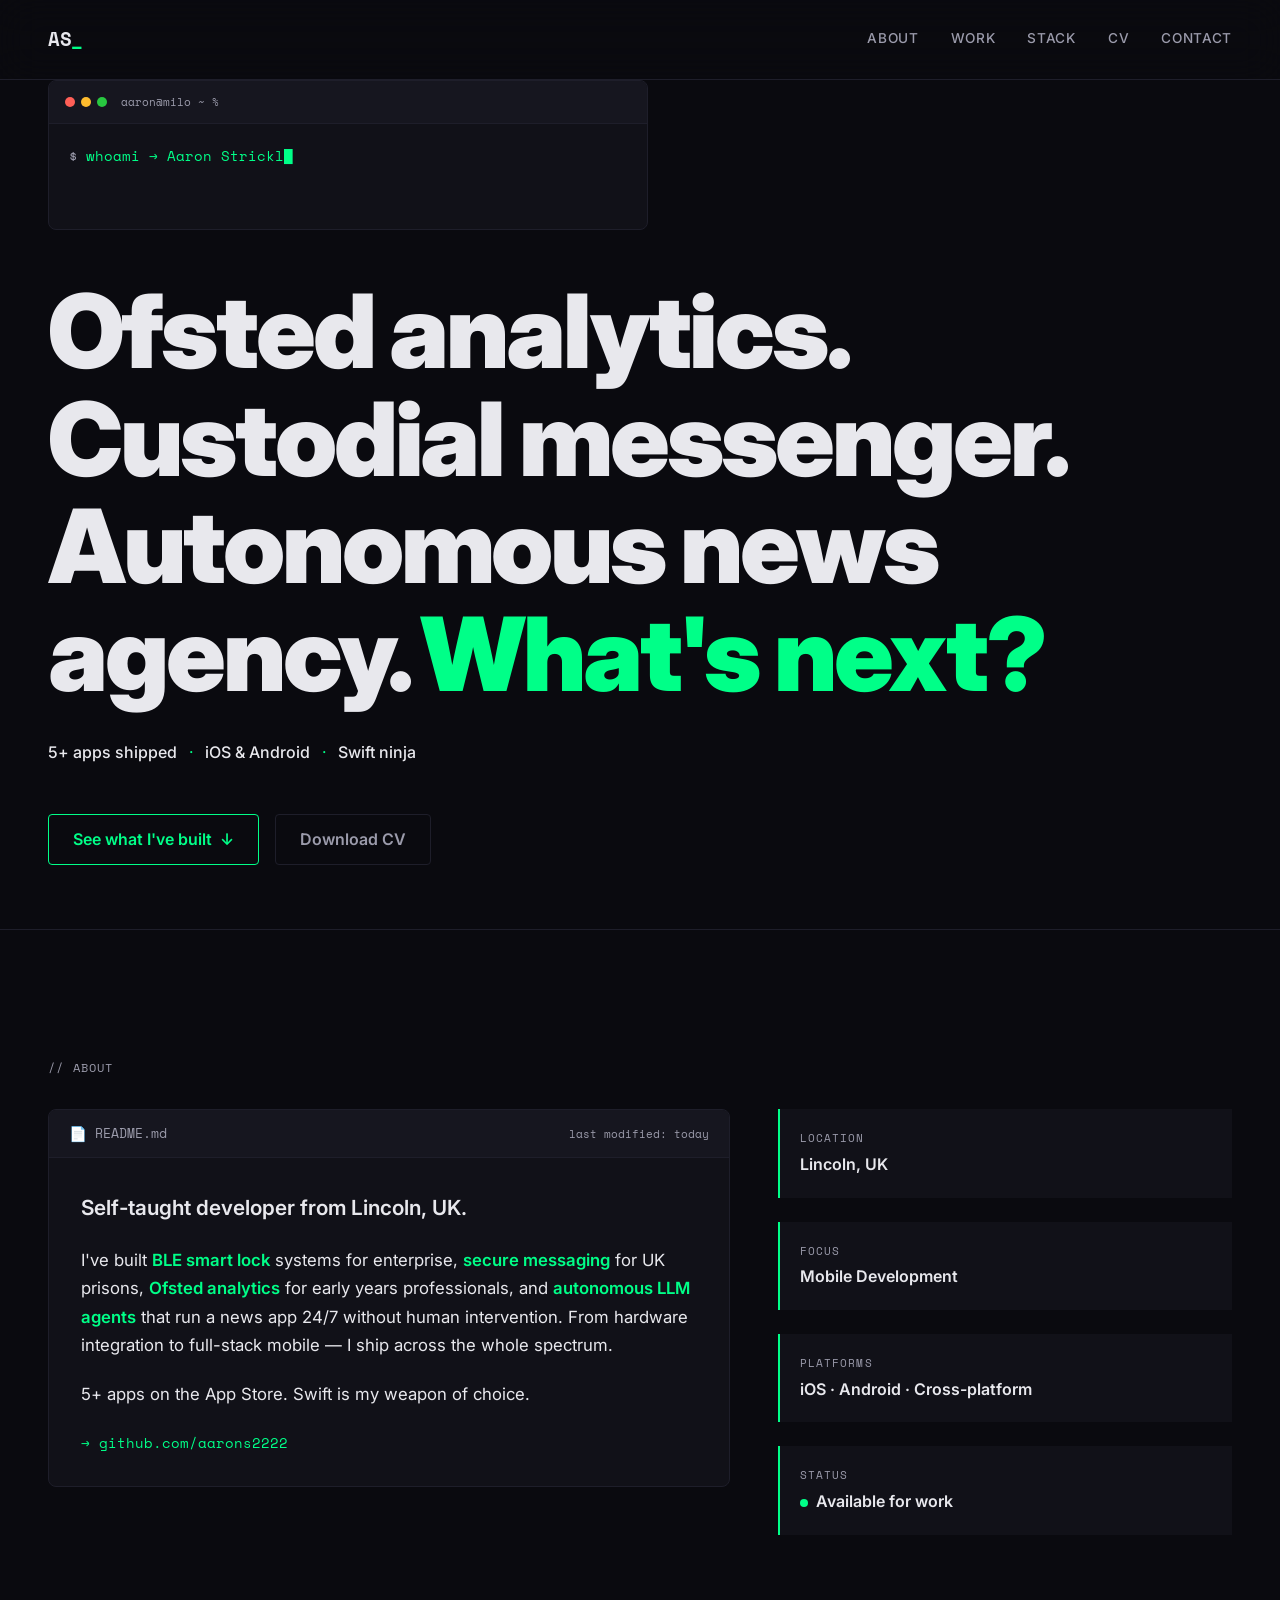
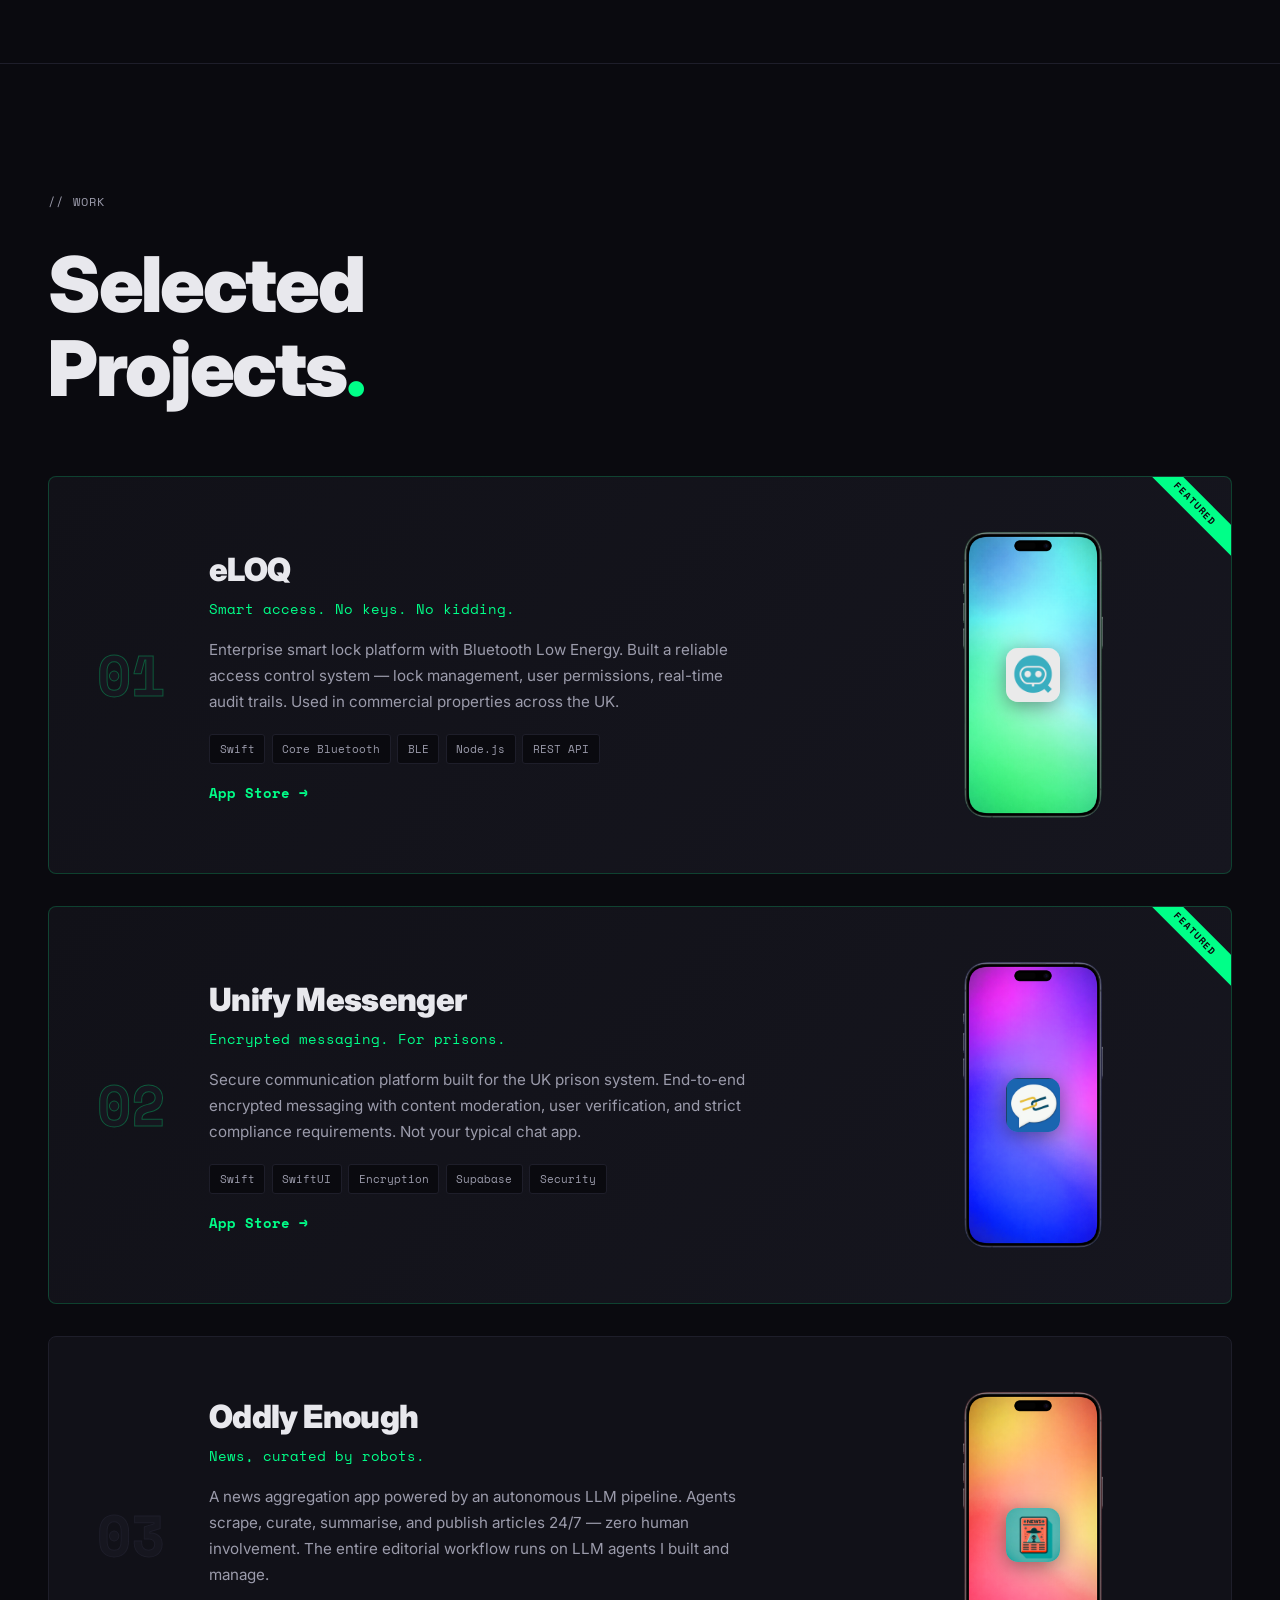
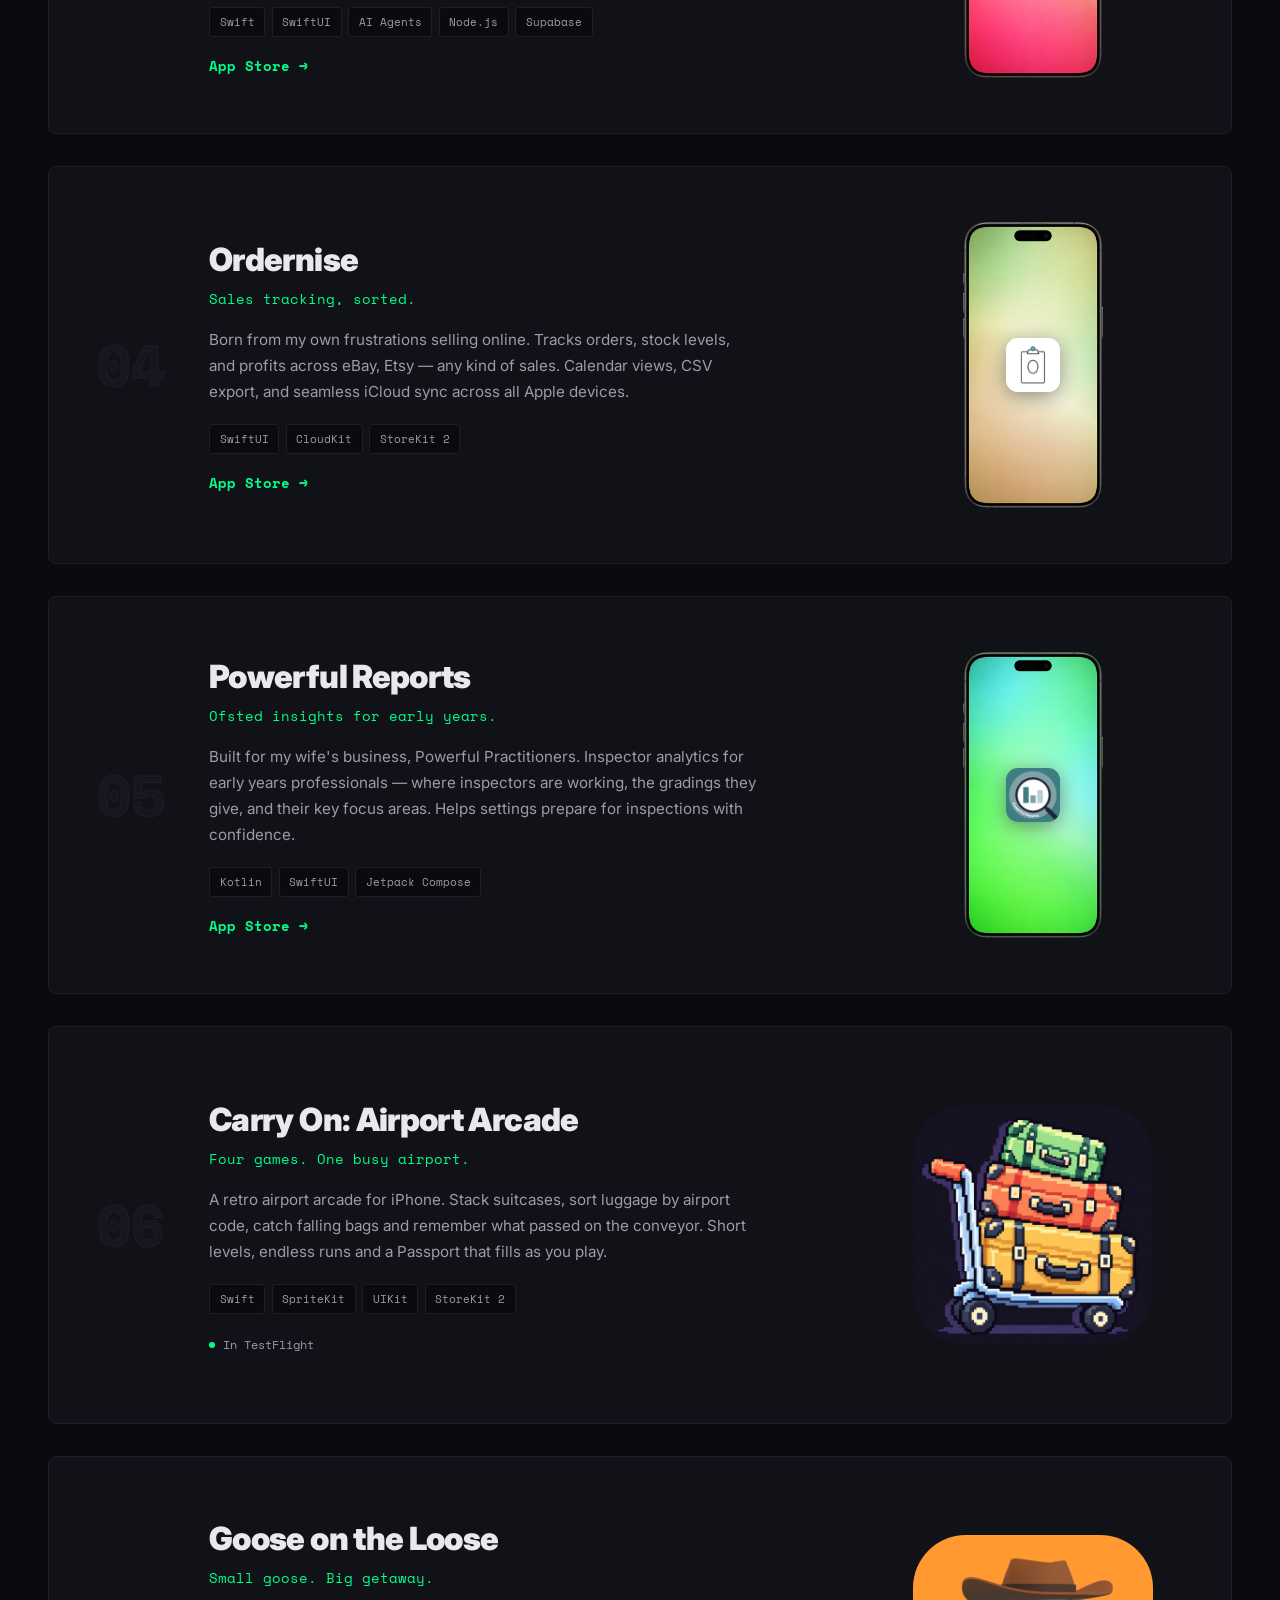
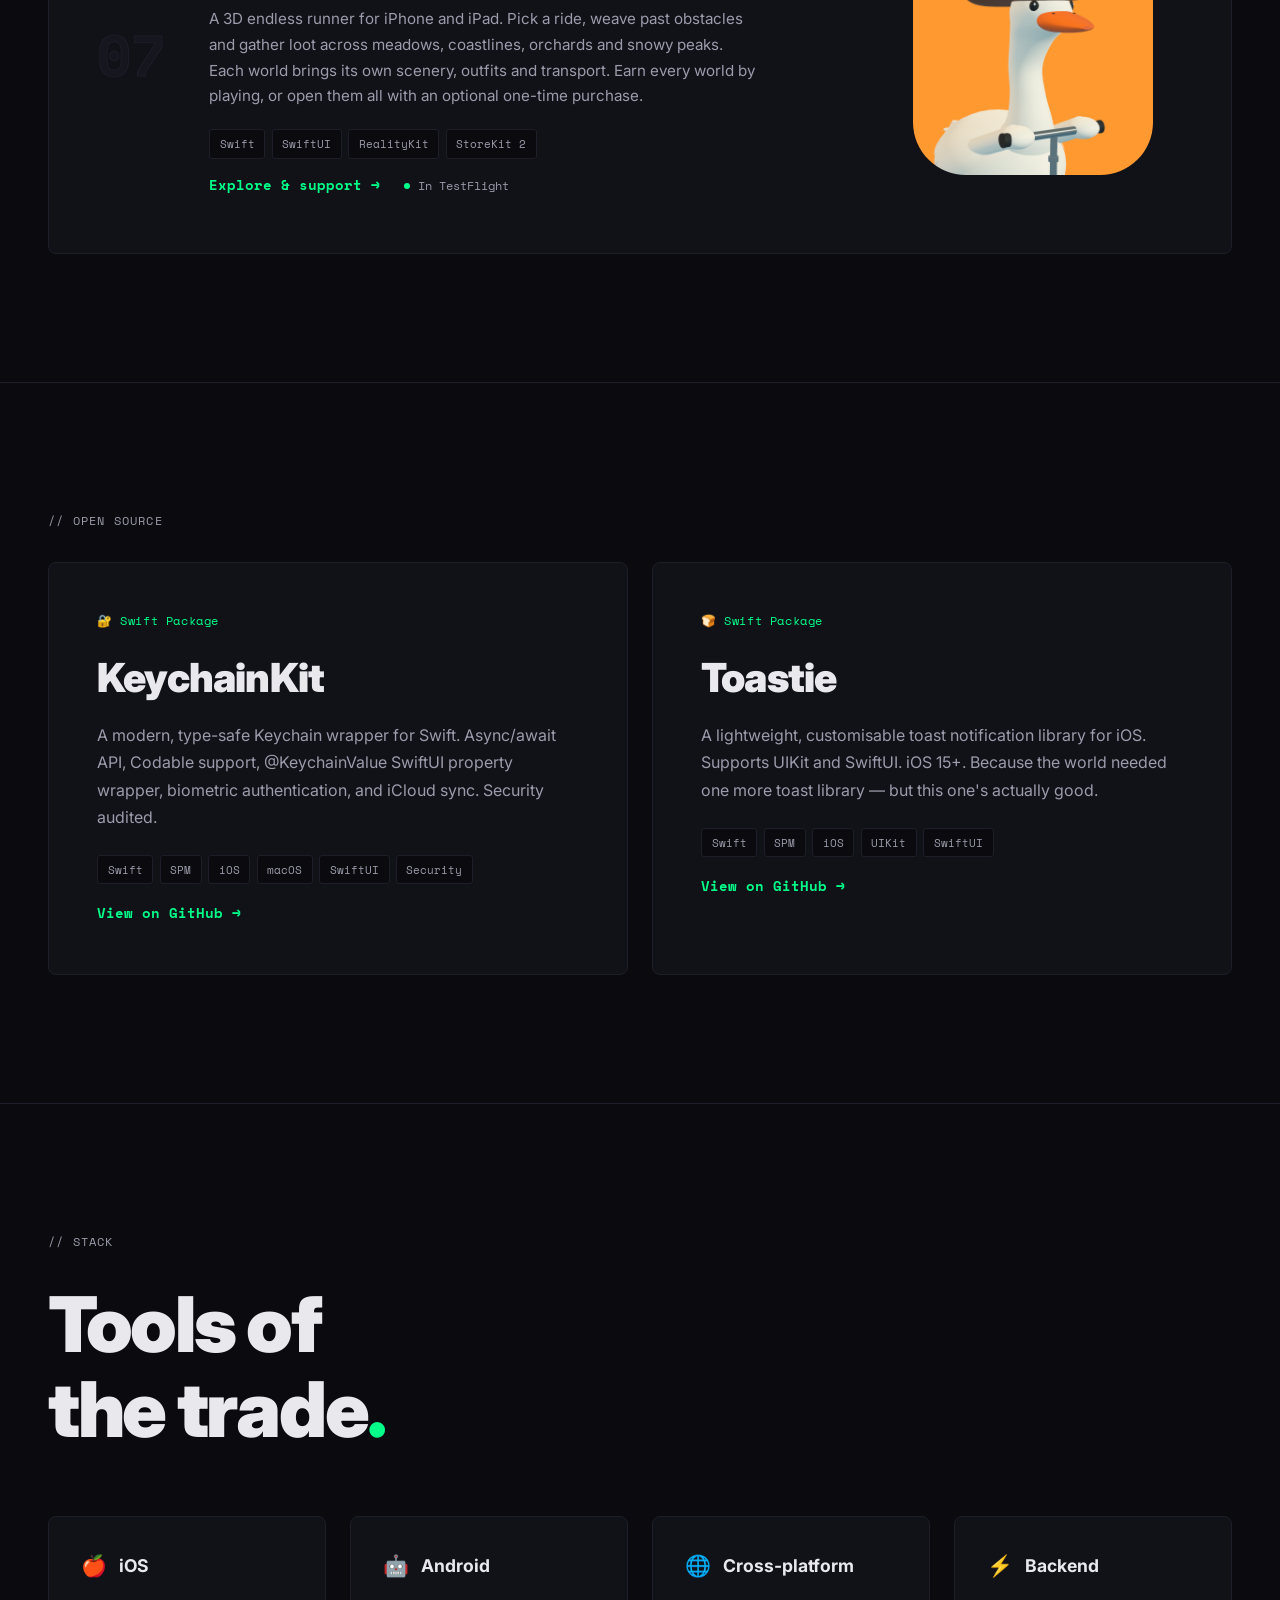
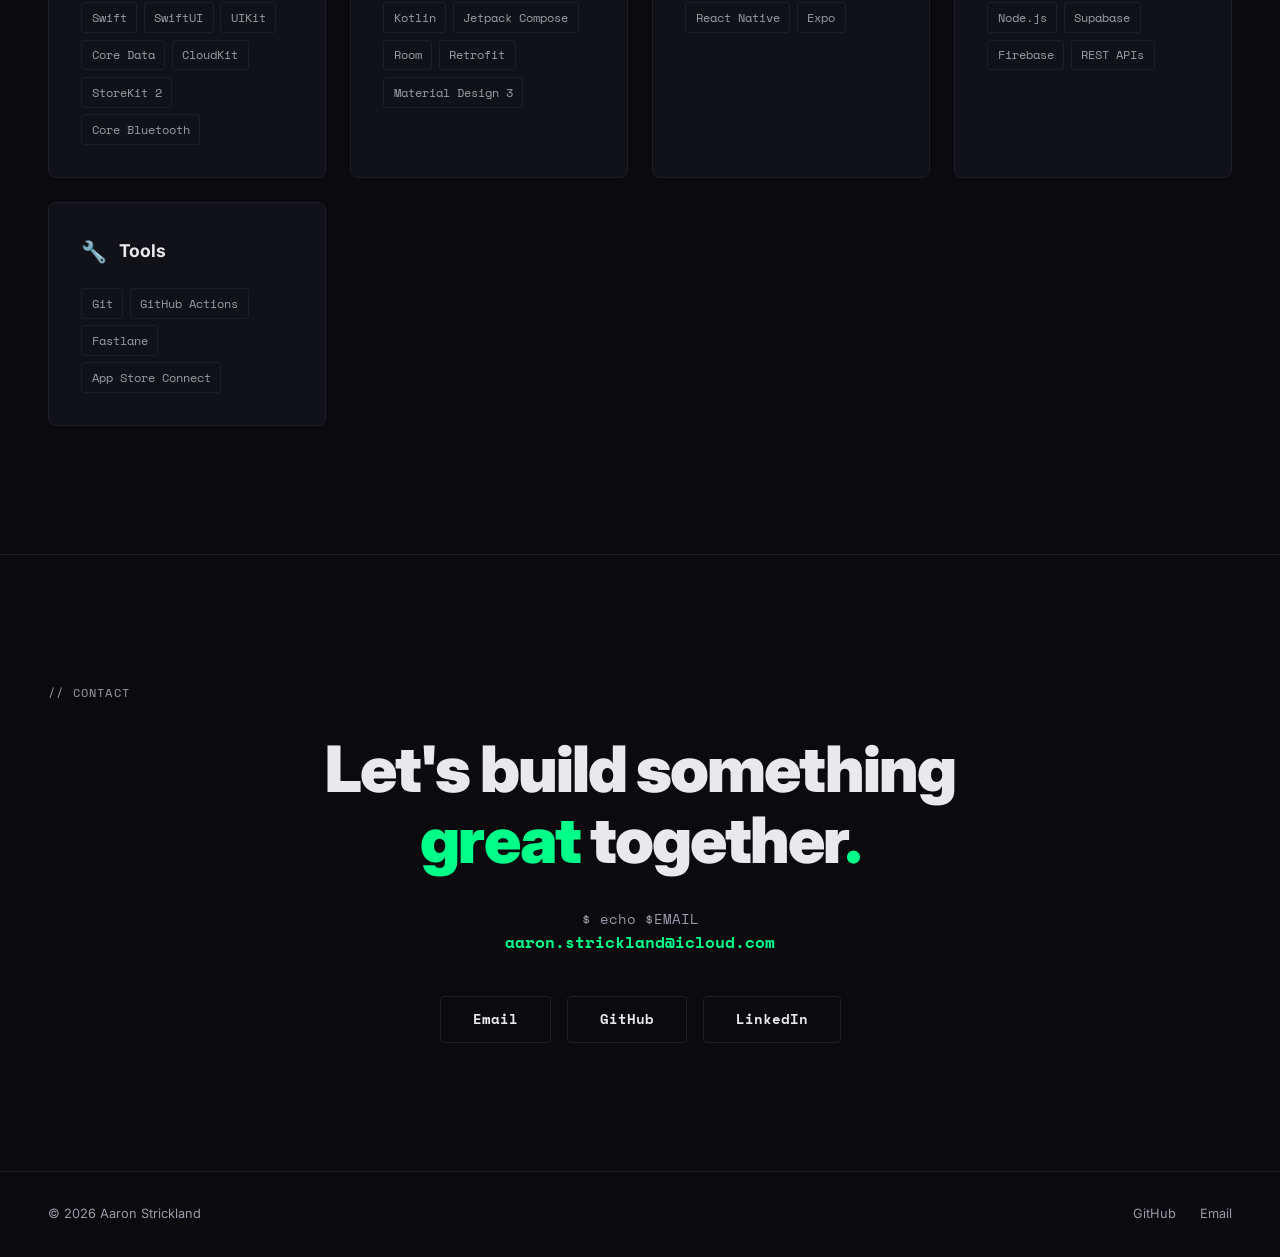
==== index.html @ e4cd9dd2 "Add Goose app, support page and unlisted privacy policy" ====
<!DOCTYPE html>
<html lang="en">
<head>
    <meta charset="UTF-8">
    <meta name="viewport" content="width=device-width, initial-scale=1.0">
    <title>Aaron Strickland — Mobile Developer</title>
    <meta name="description" content="Mobile developer specialising in iOS and Android. Swift, Kotlin, React Native. 5+ apps shipped.">
    <link rel="preconnect" href="https://fonts.googleapis.com">
    <link rel="preconnect" href="https://fonts.gstatic.com" crossorigin>
    <link href="https://fonts.googleapis.com/css2?family=Inter:wght@300;400;500;600;700;900&family=Space+Mono:wght@400;700&display=swap" rel="stylesheet">
    <link rel="stylesheet" href="style.css">
</head>
<body>

    <!-- NAV -->
    <nav class="nav">
        <div class="nav-logo">AS<span class="accent">_</span></div>
        <div class="nav-links">
            <a href="#about">About</a>
            <a href="#work">Work</a>
            <a href="#stack">Stack</a>
            <a href="aaron-strickland-cv.pdf" target="_blank">CV</a>
                <a href="#contact">Contact</a>
        </div>
    </nav>

    <!-- HERO -->
    <section class="hero" id="hero">
        <div class="hero-terminal">
            <div class="terminal-bar">
                <span class="terminal-dot red"></span>
                <span class="terminal-dot yellow"></span>
                <span class="terminal-dot green"></span>
                <span class="terminal-label">aaron@milo ~ %</span>
            </div>
            <div class="terminal-body">
                <div class="terminal-line">
                    <span class="prompt">$</span>
                    <span class="typed-wrap"><span class="typed-text" id="typed"></span><span class="cursor">█</span></span>
                </div>
            </div>
        </div>
        <div class="hero-content">
            <h1 class="hero-title reveal">
                <span class="hero-line">Ofsted analytics. Custodial messenger.</span>
                <span class="hero-line">Autonomous news agency. <span class="accent">What's next?</span></span>
            </h1>
            <div class="hero-stats reveal-delay">
                <span class="stat">5+ apps shipped</span>
                <span class="stat-sep">·</span>
                <span class="stat">iOS & Android</span>
                <span class="stat-sep">·</span>
                <span class="stat">Swift ninja</span>
            </div>
            <div class="hero-buttons reveal-delay-2">
                <a href="#work" class="hero-cta">See what I've built <span class="arrow">↓</span></a>
                <a href="aaron-strickland-cv.pdf" target="_blank" class="hero-cta hero-cta-outline">Download CV</a>
            </div>
        </div>
        <div class="hero-noise"></div>
    </section>

    <!-- ABOUT -->
    <section class="about" id="about">
        <div class="section-label">// ABOUT</div>
        <div class="about-grid">
            <div class="about-file reveal-up">
                <div class="file-header">
                    <span class="file-icon">📄</span> README.md
                    <span class="file-meta">last modified: today</span>
                </div>
                <div class="file-body">
                    <p class="about-lead">Self-taught developer from Lincoln, UK.</p>
                    <p>I've built <strong>BLE smart lock</strong> systems for enterprise, <strong>secure messaging</strong> for UK prisons, <strong>Ofsted analytics</strong> for early years professionals, and <strong>autonomous LLM agents</strong> that run a news app 24/7 without human intervention. From hardware integration to full-stack mobile — I ship across the whole spectrum.</p>
                    <p>5+ apps on the App Store. Swift is my weapon of choice.</p>
                    <div class="about-sig">
                        <span class="accent">→</span> <a href="https://github.com/aarons2222" target="_blank" rel="noopener">github.com/aarons2222</a>
                    </div>
                </div>
            </div>
            <div class="about-aside reveal-up">
                <div class="aside-block">
                    <div class="aside-label">Location</div>
                    <div class="aside-value">Lincoln, UK</div>
                </div>
                <div class="aside-block">
                    <div class="aside-label">Focus</div>
                    <div class="aside-value">Mobile Development</div>
                </div>
                <div class="aside-block">
                    <div class="aside-label">Platforms</div>
                    <div class="aside-value">iOS · Android · Cross-platform</div>
                </div>
                <div class="aside-block">
                    <div class="aside-label">Status</div>
                    <div class="aside-value"><span class="status-dot"></span> Available for work</div>
                </div>
            </div>
        </div>
    </section>

    <!-- WORK -->
    <section class="work" id="work">
        <div class="section-label">// WORK</div>
        <h2 class="section-title reveal-up">Selected<br>Projects<span class="accent">.</span></h2>

        <div class="projects">

            <article class="project project--featured reveal-up">
                <div class="project-number">01</div>
                <div class="project-content">
                    <h3 class="project-name">eLOQ</h3>
                    <p class="project-tagline">Smart access. No keys. No kidding.</p>
                    <p class="project-desc">Enterprise smart lock platform with Bluetooth Low Energy. Built a reliable access control system — lock management, user permissions, real-time audit trails. Used in commercial properties across the UK.</p>
                    <div class="project-tech">
                        <span>Swift</span><span>Core Bluetooth</span><span>BLE</span><span>Node.js</span><span>REST API</span>
                    </div>
                    <a href="https://apps.apple.com/gb/app/eloq/id1481368614" target="_blank" rel="noopener" class="project-link">App Store →</a>
                </div>
                <div class="project-img">
                    <div class="phone-frame">
                        <img src="images/mockup-eloq.png" alt="eLOQ app" class="frame-phone" loading="lazy">
                        <img src="images/eloq.png" alt="eLOQ" class="frame-icon">
                    </div>
                </div>
            </article>

            <article class="project project--featured reveal-up">
                <div class="project-number">02</div>
                <div class="project-content">
                    <h3 class="project-name">Unify Messenger</h3>
                    <p class="project-tagline">Encrypted messaging. For prisons.</p>
                    <p class="project-desc">Secure communication platform built for the UK prison system. End-to-end encrypted messaging with content moderation, user verification, and strict compliance requirements. Not your typical chat app.</p>
                    <div class="project-tech">
                        <span>Swift</span><span>SwiftUI</span><span>Encryption</span><span>Supabase</span><span>Security</span>
                    </div>
                    <a href="https://apps.apple.com/gb/app/unify-messenger/id1551129090" target="_blank" rel="noopener" class="project-link">App Store →</a>
                </div>
                <div class="project-img">
                    <div class="phone-frame">
                        <img src="images/mockup-unify.png" alt="Unify Messenger app" class="frame-phone" loading="lazy">
                        <img src="images/unify-messenger.png" alt="Unify" class="frame-icon" style="border-radius:22%">
                    </div>
                </div>
            </article>

            <article class="project reveal-up">
                <div class="project-number">03</div>
                <div class="project-content">
                    <h3 class="project-name">Oddly Enough</h3>
                    <p class="project-tagline">News, curated by robots.</p>
                    <p class="project-desc">A news aggregation app powered by an autonomous LLM pipeline. Agents scrape, curate, summarise, and publish articles 24/7 — zero human involvement. The entire editorial workflow runs on LLM agents I built and manage.</p>
                    <div class="project-tech">
                        <span>Swift</span><span>SwiftUI</span><span>AI Agents</span><span>Node.js</span><span>Supabase</span>
                    </div>
                    <a href="https://apps.apple.com/gb/app/oddly-enough-news/id6758560461" target="_blank" rel="noopener" class="project-link">App Store →</a>
                </div>
                <div class="project-img">
                    <div class="phone-frame">
                        <img src="images/mockup-oddly.png" alt="Oddly Enough app" class="frame-phone" loading="lazy">
                        <img src="images/oddly-enough.png" alt="Oddly Enough" class="frame-icon">
                    </div>
                </div>
            </article>

            <article class="project reveal-up">
                <div class="project-number">04</div>
                <div class="project-content">
                    <h3 class="project-name">Ordernise</h3>
                    <p class="project-tagline">Sales tracking, sorted.</p>
                    <p class="project-desc">Born from my own frustrations selling online. Tracks orders, stock levels, and profits across eBay, Etsy — any kind of sales. Calendar views, CSV export, and seamless iCloud sync across all Apple devices.</p>
                    <div class="project-tech">
                        <span>SwiftUI</span><span>CloudKit</span><span>StoreKit 2</span>
                    </div>
                    <a href="https://apps.apple.com/gb/app/ordernise-sales-manager/id6751537093" target="_blank" rel="noopener" class="project-link">App Store →</a>
                </div>
                <div class="project-img">
                    <div class="phone-frame">
                        <img src="images/mockup-ordernise.png" alt="Ordernise app" class="frame-phone" loading="lazy">
                        <img src="images/ordernise.png" alt="Ordernise" class="frame-icon">
                    </div>
                </div>
            </article>

            <article class="project reveal-up">
                <div class="project-number">05</div>
                <div class="project-content">
                    <h3 class="project-name">Powerful Reports</h3>
                    <p class="project-tagline">Ofsted insights for early years.</p>
                    <p class="project-desc">Built for my wife's business, Powerful Practitioners. Inspector analytics for early years professionals — where inspectors are working, the gradings they give, and their key focus areas. Helps settings prepare for inspections with confidence.</p>
                    <div class="project-tech">
                        <span>Kotlin</span><span>SwiftUI</span><span>Jetpack Compose</span>
                    </div>
                    <a href="https://apps.apple.com/gb/app/powerful-reports/id6738889825" target="_blank" rel="noopener" class="project-link">App Store →</a>
                </div>
                <div class="project-img">
                    <div class="phone-frame">
                        <img src="images/mockup-powerful.png" alt="Powerful Reports app" class="frame-phone" loading="lazy">
                        <img src="images/powerful-reports.png" alt="Powerful Reports" class="frame-icon">
                    </div>
                </div>
            </article>

            <article class="project reveal-up" id="carry-on" aria-labelledby="carry-on-title">
                <div class="project-number">06</div>
                <div class="project-content">
                    <h3 class="project-name" id="carry-on-title">Carry On: Airport Arcade</h3>
                    <p class="project-tagline">Four games. One busy airport.</p>
                    <p class="project-desc">A retro airport arcade for iPhone. Stack suitcases, sort luggage by airport code, catch falling bags and remember what passed on the conveyor. Short levels, endless runs and a Passport that fills as you play.</p>
                    <div class="project-tech">
                        <span>Swift</span><span>SpriteKit</span><span>UIKit</span><span>StoreKit 2</span>
                    </div>
                    <span class="project-status">In TestFlight</span>
                </div>
                <div class="project-img project-img--carry-on">
                    <img src="carry-on/icon.png" alt="Carry On: Airport Arcade app icon" width="240" height="240" loading="lazy">
                </div>
            </article>

            <article class="project reveal-up" id="goose" aria-labelledby="goose-title">
                <div class="project-number">07</div>
                <div class="project-content">
                    <h3 class="project-name" id="goose-title">Goose on the Loose</h3>
                    <p class="project-tagline">Small goose. Big getaway.</p>
                    <p class="project-desc">A 3D endless runner for iPhone and iPad. Pick a ride, weave past obstacles and gather loot across meadows, coastlines, orchards and snowy peaks. Each world brings its own scenery, outfits and transport. Earn every world by playing, or open them all with an optional one-time purchase.</p>
                    <div class="project-tech">
                        <span>Swift</span><span>SwiftUI</span><span>RealityKit</span><span>StoreKit 2</span>
                    </div>
                    <div class="project-actions">
                        <a href="/goose/" class="project-link">Explore &amp; support →</a>
                        <span class="project-status">In TestFlight</span>
                    </div>
                </div>
                <div class="project-img project-img--goose">
                    <a href="/goose/" aria-label="Explore Goose on the Loose">
                        <img src="/goose/icon.png" alt="Goose app icon, featuring the game's goose in a cowboy hat" width="240" height="240" loading="lazy">
                    </a>
                </div>
            </article>

        </div>
    </section>

    <!-- OPEN SOURCE -->
    <section class="opensource" id="opensource">
        <div class="section-label">// OPEN SOURCE</div>
        <div class="oss-grid">
            <div class="oss-card reveal-up">
                <div class="oss-badge">🔐 Swift Package</div>
                <h3 class="oss-name">KeychainKit</h3>
                <p class="oss-desc">A modern, type-safe Keychain wrapper for Swift. Async/await API, Codable support, @KeychainValue SwiftUI property wrapper, biometric authentication, and iCloud sync. Security audited.</p>
                <div class="project-tech">
                    <span>Swift</span><span>SPM</span><span>iOS</span><span>macOS</span><span>SwiftUI</span><span>Security</span>
                </div>
                <a href="https://github.com/aarons2222/KeychainKit" target="_blank" rel="noopener" class="project-link">View on GitHub →</a>
            </div>
            <div class="oss-card reveal-up">
                <div class="oss-badge">🍞 Swift Package</div>
                <h3 class="oss-name">Toastie</h3>
                <p class="oss-desc">A lightweight, customisable toast notification library for iOS. Supports UIKit and SwiftUI. iOS 15+. Because the world needed one more toast library — but this one's actually good.</p>
                <div class="project-tech">
                    <span>Swift</span><span>SPM</span><span>iOS</span><span>UIKit</span><span>SwiftUI</span>
                </div>
                <a href="https://github.com/aarons2222/Toastie" target="_blank" rel="noopener" class="project-link">View on GitHub →</a>
            </div>
        </div>
    </section>

    <!-- TECH STACK -->
    <section class="stack" id="stack">
        <div class="section-label">// STACK</div>
        <h2 class="section-title reveal-up">Tools of<br>the trade<span class="accent">.</span></h2>

        <div class="stack-grid">
            <div class="stack-category reveal-up">
                <div class="stack-cat-header">
                    <span class="stack-icon">🍎</span>
                    <h4>iOS</h4>
                </div>
                <div class="stack-items">
                    <span>Swift</span><span>SwiftUI</span><span>UIKit</span><span>Core Data</span><span>CloudKit</span><span>StoreKit 2</span><span>Core Bluetooth</span>
                </div>
            </div>
            <div class="stack-category reveal-up">
                <div class="stack-cat-header">
                    <span class="stack-icon">🤖</span>
                    <h4>Android</h4>
                </div>
                <div class="stack-items">
                    <span>Kotlin</span><span>Jetpack Compose</span><span>Room</span><span>Retrofit</span><span>Material Design 3</span>
                </div>
            </div>
            <div class="stack-category reveal-up">
                <div class="stack-cat-header">
                    <span class="stack-icon">🌐</span>
                    <h4>Cross-platform</h4>
                </div>
                <div class="stack-items">
                    <span>React Native</span><span>Expo</span>
                </div>
            </div>
            <div class="stack-category reveal-up">
                <div class="stack-cat-header">
                    <span class="stack-icon">⚡</span>
                    <h4>Backend</h4>
                </div>
                <div class="stack-items">
                    <span>Node.js</span><span>Supabase</span><span>Firebase</span><span>REST APIs</span>
                </div>
            </div>
            <div class="stack-category reveal-up">
                <div class="stack-cat-header">
                    <span class="stack-icon">🔧</span>
                    <h4>Tools</h4>
                </div>
                <div class="stack-items">
                    <span>Git</span><span>GitHub Actions</span><span>Fastlane</span><span>App Store Connect</span>
                </div>
            </div>
        </div>
    </section>

    <!-- CONTACT -->
    <section class="contact" id="contact">
        <div class="section-label">// CONTACT</div>
        <div class="contact-content reveal-up">
            <h2 class="contact-title">Let's build something<br><span class="accent">great</span> together<span class="accent">.</span></h2>
            <div class="contact-terminal">
                <span class="prompt">$</span> echo $EMAIL
                <br><a href="mailto:aaron.strickland@icloud.com" class="contact-val">aaron.strickland@icloud.com</a>
            </div>
            <div class="contact-links">
                <a href="mailto:aaron.strickland@icloud.com" class="contact-btn">Email</a>
                <a href="https://github.com/aarons2222" target="_blank" rel="noopener" class="contact-btn">GitHub</a>
                <a href="https://uk.linkedin.com/in/aaron-strickland-23bb957b" target="_blank" rel="noopener" class="contact-btn">LinkedIn</a>
            </div>
        </div>
    </section>

    <!-- FOOTER -->
    <footer class="footer">
        <div class="footer-inner">
            <span>© 2026 Aaron Strickland</span>
            <div class="footer-links">
                <a href="https://github.com/aarons2222" target="_blank" rel="noopener">GitHub</a>
                <a href="mailto:aaron.strickland@icloud.com">Email</a>
            </div>
        </div>
    </footer>

    <script src="script.js"></script>
</body>
</html>
---- style.css ----
/* ============================================
   AARON STRICKLAND — PORTFOLIO
   Terminal meets Magazine
   ============================================ */

:root {
    --bg: #0a0a0f;
    --bg-light: #111118;
    --bg-card: #16161f;
    --text: #e8e8ed;
    --text-dim: #9b9bab;
    --accent: #00ff88;
    --accent-dim: rgba(0, 255, 136, 0.1);
    --mono: 'Space Mono', monospace;
    --sans: 'Inter', -apple-system, sans-serif;
    --border: #1e1e2a;
}

/* RESET */
*, *::before, *::after { box-sizing: border-box; margin: 0; padding: 0; }
html { scroll-behavior: smooth; font-size: 16px; }
body {
    background: var(--bg);
    color: var(--text);
    font-family: var(--sans);
    line-height: 1.6;
    overflow-x: hidden;
    -webkit-font-smoothing: antialiased;
}
a { color: var(--accent); text-decoration: none; transition: opacity 0.2s; }
a:hover { opacity: 0.8; }
img { max-width: 100%; display: block; }

/* SELECTION */
::selection { background: var(--accent); color: var(--bg); }

/* ============================================
   NAV
   ============================================ */
.nav {
    position: fixed;
    top: 0;
    left: 0;
    right: 0;
    z-index: 100;
    display: flex;
    justify-content: space-between;
    align-items: center;
    padding: 1.5rem 3rem;
    backdrop-filter: blur(20px);
    -webkit-backdrop-filter: blur(20px);
    background: rgba(10, 10, 15, 0.8);
    border-bottom: 1px solid var(--border);
}
.nav-logo {
    font-family: var(--mono);
    font-size: 1.2rem;
    font-weight: 700;
    color: var(--text);
    letter-spacing: -0.02em;
}
.nav-links { display: flex; gap: 2rem; }
.nav-links a {
    color: var(--text-dim);
    font-size: 0.85rem;
    font-weight: 500;
    letter-spacing: 0.05em;
    text-transform: uppercase;
    transition: color 0.3s;
}
.nav-links a:hover { color: var(--accent); opacity: 1; }

/* ============================================
   HERO
   ============================================ */
.hero {
    min-height: 100vh;
    display: flex;
    flex-direction: column;
    justify-content: center;
    padding: 5rem 3rem 4rem;
    position: relative;
}
.hero-noise {
    position: absolute;
    inset: 0;
    background: url("data:image/svg+xml,%3Csvg viewBox='0 0 256 256' xmlns='http://www.w3.org/2000/svg'%3E%3Cfilter id='n'%3E%3CfeTurbulence type='fractalNoise' baseFrequency='0.9' numOctaves='4' stitchTiles='stitch'/%3E%3C/filter%3E%3Crect width='100%25' height='100%25' filter='url(%23n)' opacity='0.03'/%3E%3C/svg%3E");
    pointer-events: none;
    z-index: 0;
}
.hero > * { position: relative; z-index: 1; }

.hero-terminal {
    max-width: 600px;
    height: 150px;
    margin-bottom: 3rem;
    border: 1px solid var(--border);
    border-radius: 8px;
    overflow: hidden;
    background: var(--bg-light);
}
.terminal-bar {
    display: flex;
    align-items: center;
    gap: 6px;
    padding: 0.75rem 1rem;
    background: var(--bg-card);
    border-bottom: 1px solid var(--border);
}
.terminal-dot {
    width: 10px;
    height: 10px;
    border-radius: 50%;
}
.terminal-dot.red { background: #ff5f57; }
.terminal-dot.yellow { background: #febc2e; }
.terminal-dot.green { background: #28c840; }
.terminal-label {
    font-family: var(--mono);
    font-size: 0.7rem;
    color: var(--text-dim);
    margin-left: 0.5rem;
}
.terminal-body { padding: 1.25rem; }
.terminal-line {
    font-family: var(--mono);
    font-size: 0.9rem;
    color: var(--accent);
    display: flex;
    align-items: flex-start;
    gap: 0.5rem;
    flex-wrap: wrap;
}
.typed-wrap {
    flex: 1;
    word-break: break-word;
}
.typed-text {
    white-space: pre-wrap;
}
.prompt { color: var(--text-dim); }
.cursor {
    animation: blink 1s step-end infinite;
    font-size: 0.9rem;
    line-height: 1;
}
@keyframes blink {
    50% { opacity: 0; }
}

.hero-title {
    font-size: clamp(3rem, 8vw, 7rem);
    font-weight: 900;
    line-height: 1.05;
    letter-spacing: -0.03em;
    margin-bottom: 2rem;
}
.hero-line { display: block; }
.accent { color: var(--accent); }

.hero-stats {
    display: flex;
    align-items: center;
    gap: 0.75rem;
    font-size: 1rem;
    color: var(--text-dim);
    margin-bottom: 3rem;
    flex-wrap: wrap;
}
.stat { font-weight: 500; color: var(--text); }
.stat-sep { color: var(--accent); }

.hero-cta {
    display: inline-flex;
    align-items: center;
    gap: 0.5rem;
    font-size: 1rem;
    font-weight: 600;
    color: var(--accent);
    border: 1px solid var(--accent);
    padding: 0.75rem 1.5rem;
    border-radius: 4px;
    transition: all 0.3s;
}
.hero-cta:hover {
    background: var(--accent);
    color: var(--bg);
    opacity: 1;
}
.arrow {
    transition: transform 0.3s;
}
.hero-cta:hover .arrow { transform: translateY(3px); }
.hero-buttons {
    display: flex;
    gap: 1rem;
    flex-wrap: wrap;
}
.hero-cta-outline {
    color: var(--text-dim);
    border-color: var(--border);
}
.hero-cta-outline:hover {
    background: var(--text-dim);
    color: var(--bg);
    border-color: var(--text-dim);
}

/* ============================================
   SECTION COMMON
   ============================================ */
.section-label {
    font-family: var(--mono);
    font-size: 0.75rem;
    color: var(--text-dim);
    letter-spacing: 0.1em;
    margin-bottom: 2rem;
    padding: 0 3rem;
}
.section-title {
    font-size: clamp(2.5rem, 6vw, 5rem);
    font-weight: 900;
    line-height: 1.1;
    letter-spacing: -0.03em;
    padding: 0 3rem;
    margin-bottom: 4rem;
}

/* ============================================
   ABOUT
   ============================================ */
.about {
    padding: 8rem 0;
    border-top: 1px solid var(--border);
}
.about-grid {
    display: grid;
    grid-template-columns: 1.5fr 1fr;
    gap: 3rem;
    padding: 0 3rem;
    align-items: start;
}
.about-file {
    border: 1px solid var(--border);
    border-radius: 8px;
    overflow: hidden;
    background: var(--bg-light);
}
.file-header {
    display: flex;
    align-items: center;
    gap: 0.5rem;
    padding: 0.75rem 1.25rem;
    background: var(--bg-card);
    border-bottom: 1px solid var(--border);
    font-family: var(--mono);
    font-size: 0.8rem;
    color: var(--text-dim);
}
.file-meta { margin-left: auto; font-size: 0.7rem; }
.file-icon { font-size: 0.9rem; }
.file-body { padding: 2rem; }
.file-body p { margin-bottom: 1.25rem; color: var(--text); font-size: 1.05rem; line-height: 1.7; }
.about-lead {
    font-size: 1.3rem !important;
    font-weight: 600;
    color: var(--text) !important;
}
.file-body strong { color: var(--accent); font-weight: 600; }
.about-sig { font-family: var(--mono); font-size: 0.85rem; margin-top: 1.5rem; }

.about-aside { display: flex; flex-direction: column; gap: 1.5rem; }
.aside-block {
    padding: 1.25rem;
    border-left: 2px solid var(--accent);
    background: var(--bg-light);
}
.aside-label {
    font-family: var(--mono);
    font-size: 0.7rem;
    color: var(--text-dim);
    text-transform: uppercase;
    letter-spacing: 0.1em;
    margin-bottom: 0.3rem;
}
.aside-value { font-weight: 600; font-size: 1rem; }
.status-dot {
    display: inline-block;
    width: 8px;
    height: 8px;
    background: var(--accent);
    border-radius: 50%;
    margin-right: 0.3rem;
    animation: pulse 2s ease infinite;
}
@keyframes pulse {
    0%, 100% { opacity: 1; }
    50% { opacity: 0.4; }
}

/* ============================================
   WORK
   ============================================ */
.work {
    padding: 8rem 0;
    border-top: 1px solid var(--border);
}
.projects {
    display: flex;
    flex-direction: column;
    gap: 2rem;
    padding: 0 3rem;
}
.project {
    display: grid;
    grid-template-columns: auto 1fr 300px;
    gap: 2rem;
    align-items: center;
    padding: 3rem;
    border: 1px solid var(--border);
    border-radius: 8px;
    background: var(--bg-light);
    transition: border-color 0.3s, transform 0.3s;
    position: relative;
    overflow: hidden;
}
.project:hover {
    border-color: var(--accent);
    transform: translateY(-2px);
}
.project--featured {
    background: linear-gradient(135deg, var(--bg-light) 0%, var(--bg-card) 100%);
    border-color: rgba(0, 255, 136, 0.2);
}
.project--featured::before {
    content: 'FEATURED';
    position: absolute;
    top: 1rem;
    right: -2rem;
    background: var(--accent);
    color: var(--bg);
    font-family: var(--mono);
    font-size: 0.6rem;
    font-weight: 700;
    padding: 0.2rem 2.5rem;
    transform: rotate(45deg);
    letter-spacing: 0.1em;
}
.project-number {
    font-family: var(--mono);
    font-size: 3.5rem;
    font-weight: 700;
    color: var(--bg-card);
    -webkit-text-stroke: 1px var(--border);
    line-height: 1;
    min-width: 80px;
}
.project--featured .project-number {
    -webkit-text-stroke: 1px rgba(0, 255, 136, 0.3);
}
.project-content { flex: 1; }
#carry-on, #goose { scroll-margin-top: 6rem; }
.project-name {
    font-size: 2rem;
    font-weight: 900;
    letter-spacing: -0.02em;
    margin-bottom: 0.25rem;
}
.project-tagline {
    font-family: var(--mono);
    font-size: 0.85rem;
    color: var(--accent);
    margin-bottom: 1rem;
}
.project-desc {
    color: var(--text-dim);
    font-size: 0.95rem;
    line-height: 1.7;
    margin-bottom: 1.25rem;
    max-width: 550px;
}
.project-tech {
    display: flex;
    flex-wrap: wrap;
    gap: 0.4rem;
    margin-bottom: 1rem;
}
.project-tech span {
    font-family: var(--mono);
    font-size: 0.7rem;
    padding: 0.3rem 0.6rem;
    border: 1px solid var(--border);
    border-radius: 3px;
    color: var(--text-dim);
    background: var(--bg);
}
.project-link {
    font-family: var(--mono);
    font-size: 0.85rem;
    font-weight: 700;
}
.project-status {
    display: inline-flex;
    align-items: center;
    gap: 0.5rem;
    font-family: var(--mono);
    font-size: 0.75rem;
    color: var(--text-dim);
}
.project-status::before {
    content: '';
    width: 6px;
    height: 6px;
    border-radius: 50%;
    background: var(--accent);
}
.project-actions {
    display: flex;
    align-items: center;
    flex-wrap: wrap;
    gap: 0.75rem 1.5rem;
}
.project-img {
    width: 300px;
    height: 300px;
    display: flex;
    align-items: center;
    justify-content: center;
    overflow: hidden;
    border-radius: 8px;
}
.project-img img {
    width: 100%;
    height: 100%;
    object-fit: contain;
}
.project-img--carry-on img {
    width: min(100%, 240px);
    height: auto;
    max-height: 100%;
    aspect-ratio: 1;
    border-radius: 22%;
}
.project-img--goose a {
    display: block;
    width: min(100%, 240px);
    border-radius: 22%;
}
.project-img--goose a:focus-visible {
    outline: 3px solid var(--accent);
    outline-offset: 6px;
}
.project-img--goose img {
    display: block;
    width: 100%;
    height: auto;
    aspect-ratio: 1;
    border-radius: 22%;
}
.phone-frame {
    position: relative;
    width: 100%;
    height: 100%;
    display: flex;
    align-items: center;
    justify-content: center;
}
.phone-frame .frame-phone {
    width: 100%;
    height: 100%;
    object-fit: contain;
}
.phone-frame .frame-icon {
    position: absolute;
    top: 50%;
    left: 50%;
    transform: translate(-50%, -50%);
    width: 18%;
    height: auto;
    border-radius: 22%;
    box-shadow: 0 4px 20px rgba(0,0,0,0.4);
}

/* ============================================
   OPEN SOURCE
   ============================================ */
.opensource {
    padding: 8rem 0;
    border-top: 1px solid var(--border);
}
.oss-grid {
    display: grid;
    grid-template-columns: repeat(2, 1fr);
    gap: 1.5rem;
    margin: 0 3rem;
}
.oss-card {
    padding: 3rem;
    border: 1px solid var(--border);
    border-radius: 8px;
    background: var(--bg-light);
}
.oss-badge {
    font-family: var(--mono);
    font-size: 0.75rem;
    color: var(--accent);
    margin-bottom: 1rem;
    letter-spacing: 0.05em;
}
.oss-name {
    font-size: 2.5rem;
    font-weight: 900;
    letter-spacing: -0.02em;
    margin-bottom: 0.75rem;
}
.oss-desc {
    color: var(--text-dim);
    font-size: 1rem;
    line-height: 1.7;
    margin-bottom: 1.5rem;
}

/* ============================================
   TECH STACK
   ============================================ */
.stack {
    padding: 8rem 0;
    border-top: 1px solid var(--border);
}
.stack-grid {
    display: grid;
    grid-template-columns: repeat(auto-fit, minmax(250px, 1fr));
    gap: 1.5rem;
    padding: 0 3rem;
}
.stack-category {
    padding: 2rem;
    border: 1px solid var(--border);
    border-radius: 8px;
    background: var(--bg-light);
    transition: border-color 0.3s;
}
.stack-category:hover { border-color: var(--accent); }
.stack-cat-header {
    display: flex;
    align-items: center;
    gap: 0.75rem;
    margin-bottom: 1.25rem;
}
.stack-cat-header h4 {
    font-size: 1.1rem;
    font-weight: 700;
}
.stack-icon { font-size: 1.3rem; }
.stack-items { display: flex; flex-wrap: wrap; gap: 0.4rem; }
.stack-items span {
    font-family: var(--mono);
    font-size: 0.75rem;
    padding: 0.3rem 0.6rem;
    border: 1px solid var(--border);
    border-radius: 3px;
    color: var(--text-dim);
    transition: all 0.2s;
}
.stack-items span:hover {
    color: var(--accent);
    border-color: var(--accent);
}

/* ============================================
   CONTACT
   ============================================ */
.contact {
    padding: 8rem 0;
    border-top: 1px solid var(--border);
    text-align: center;
}
.contact .section-label { text-align: left; }
.contact-content { padding: 0 3rem; }
.contact-title {
    font-size: clamp(2.5rem, 5vw, 4.5rem);
    font-weight: 900;
    line-height: 1.1;
    letter-spacing: -0.03em;
    margin-bottom: 2rem;
}
.contact-terminal {
    font-family: var(--mono);
    font-size: 0.9rem;
    color: var(--text-dim);
    margin-bottom: 2.5rem;
}
.contact-val {
    color: var(--accent);
    font-weight: 700;
    font-size: 1rem;
}
.contact-links {
    display: flex;
    justify-content: center;
    gap: 1rem;
    flex-wrap: wrap;
}
.contact-btn {
    font-family: var(--mono);
    font-size: 0.85rem;
    font-weight: 700;
    padding: 0.75rem 2rem;
    border: 1px solid var(--border);
    border-radius: 4px;
    color: var(--text);
    transition: all 0.3s;
}
.contact-btn:hover {
    border-color: var(--accent);
    color: var(--accent);
    background: var(--accent-dim);
    opacity: 1;
}

/* ============================================
   FOOTER
   ============================================ */
.footer {
    border-top: 1px solid var(--border);
    padding: 2rem 3rem;
}
.footer-inner {
    display: flex;
    justify-content: space-between;
    align-items: center;
    font-size: 0.8rem;
    color: var(--text-dim);
}
.footer-links { display: flex; gap: 1.5rem; }
.footer-links a { color: var(--text-dim); font-size: 0.8rem; }
.footer-links a:hover { color: var(--accent); }

/* ============================================
   ANIMATIONS
   ============================================ */
.reveal, .reveal-delay, .reveal-delay-2, .reveal-up {
    opacity: 0;
    transform: translateY(30px);
    transition: opacity 0.8s ease, transform 0.8s ease;
}
.reveal-delay { transition-delay: 0.2s; }
.reveal-delay-2 { transition-delay: 0.4s; }
.reveal.visible, .reveal-delay.visible, .reveal-delay-2.visible, .reveal-up.visible {
    opacity: 1;
    transform: translateY(0);
}

/* ============================================
   RESPONSIVE
   ============================================ */
@media (max-width: 900px) {
    .nav { padding: 1rem 1.5rem; }
    .nav-links { gap: 1rem; }
    .nav-links a { font-size: 0.75rem; }
    
    .hero { padding: 4rem 1.5rem 3rem; }
    .section-label { padding: 0 1.5rem; }
    .section-title { padding: 0 1.5rem; }
    
    .about-grid {
        grid-template-columns: 1fr;
        padding: 0 1.5rem;
    }
    
    .projects { padding: 0 1.5rem; }
    .project {
        grid-template-columns: 1fr;
        padding: 2rem;
    }
    .project-number {
        font-size: 2.5rem;
        min-width: auto;
    }
    .project-img {
        width: 100%;
        height: 200px;
        order: -1;
    }
    .project--featured::before { display: none; }
    
    .oss-grid { grid-template-columns: 1fr; margin: 0 1.5rem; }
    .oss-card { padding: 2rem; }
    .stack-grid { padding: 0 1.5rem; }
    .contact-content { padding: 0 1.5rem; }
    .footer { padding: 2rem 1.5rem; }
}

@media (max-width: 600px) {
    .nav-links a:nth-child(3),
    .nav-links a:nth-child(4) { display: none; }
    
    .hero-title { font-size: clamp(2.2rem, 10vw, 3.5rem); }
    .hero-stats { font-size: 0.85rem; }
    
    .section-title { font-size: 2.2rem; margin-bottom: 2.5rem; }
    
    .stack-grid { grid-template-columns: 1fr; }
    
    .contact-title { font-size: 2rem; }
    .footer-inner { flex-direction: column; gap: 0.75rem; text-align: center; }
}
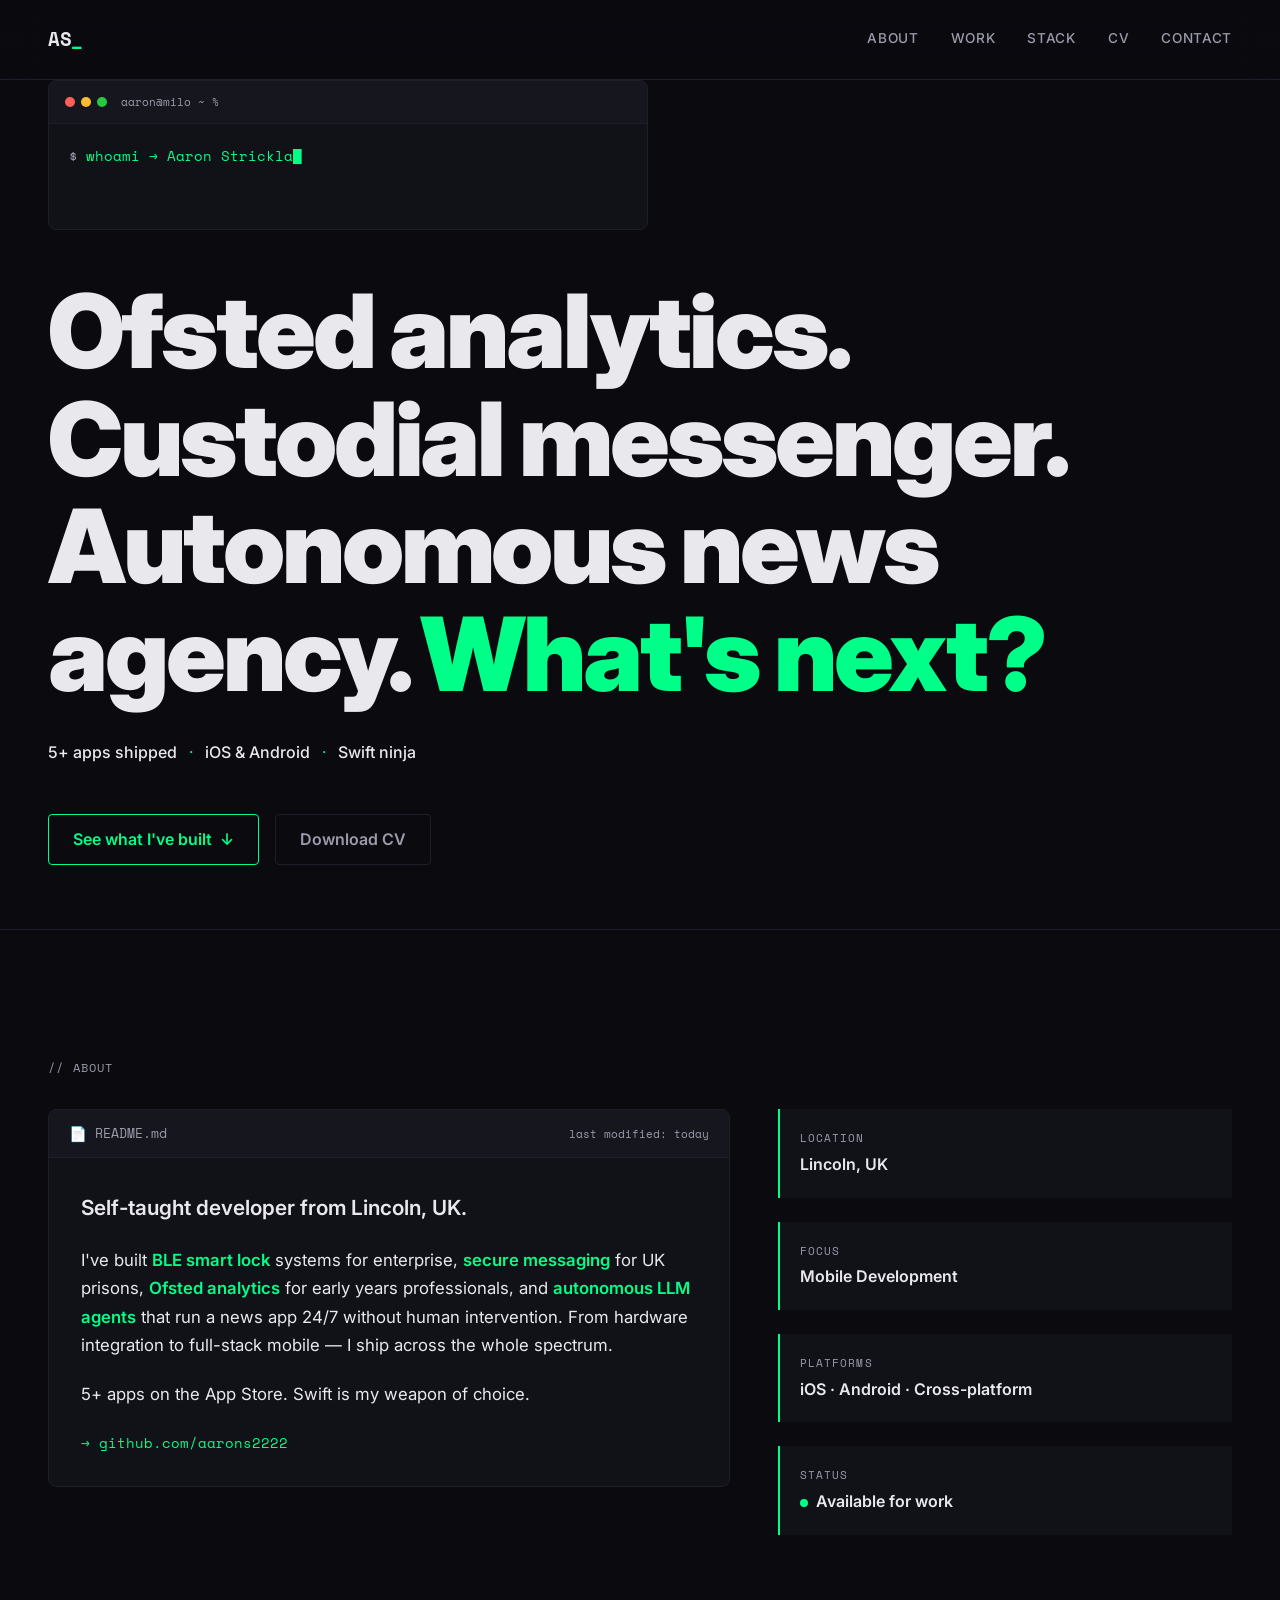
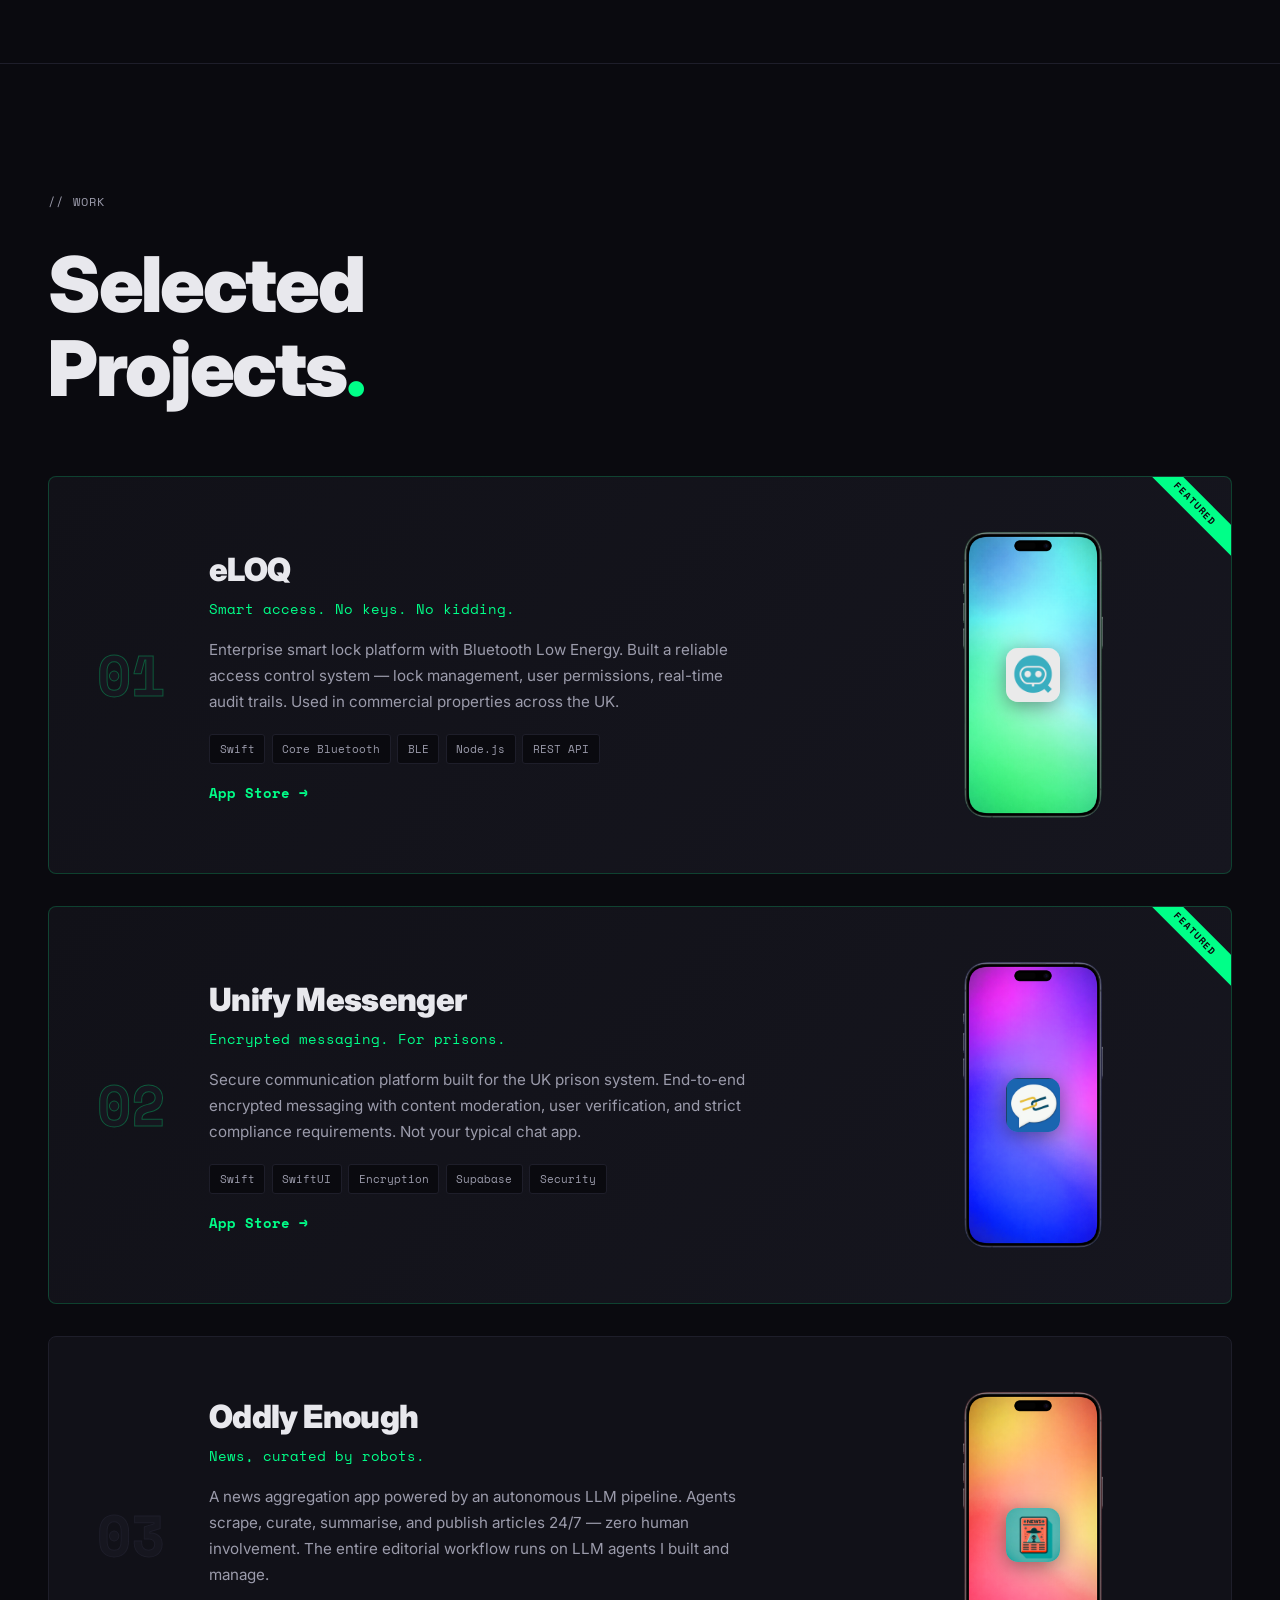
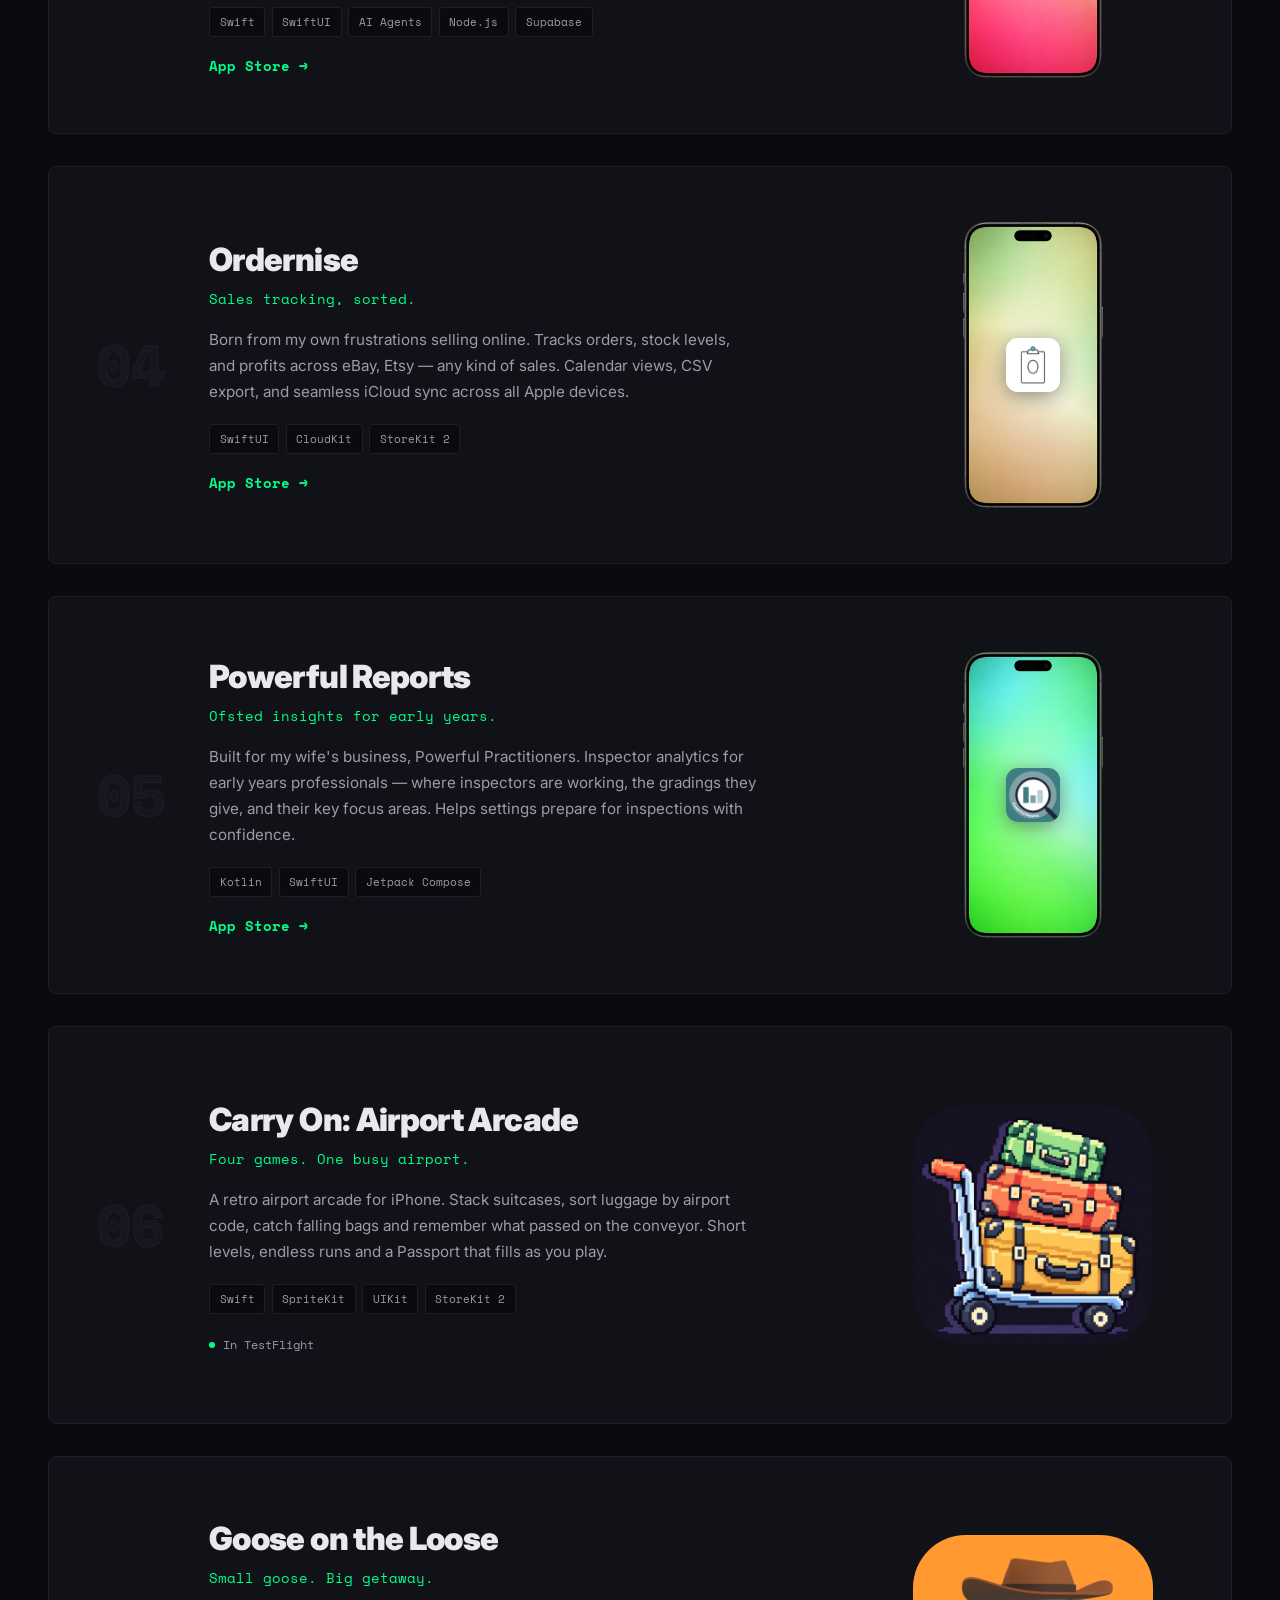
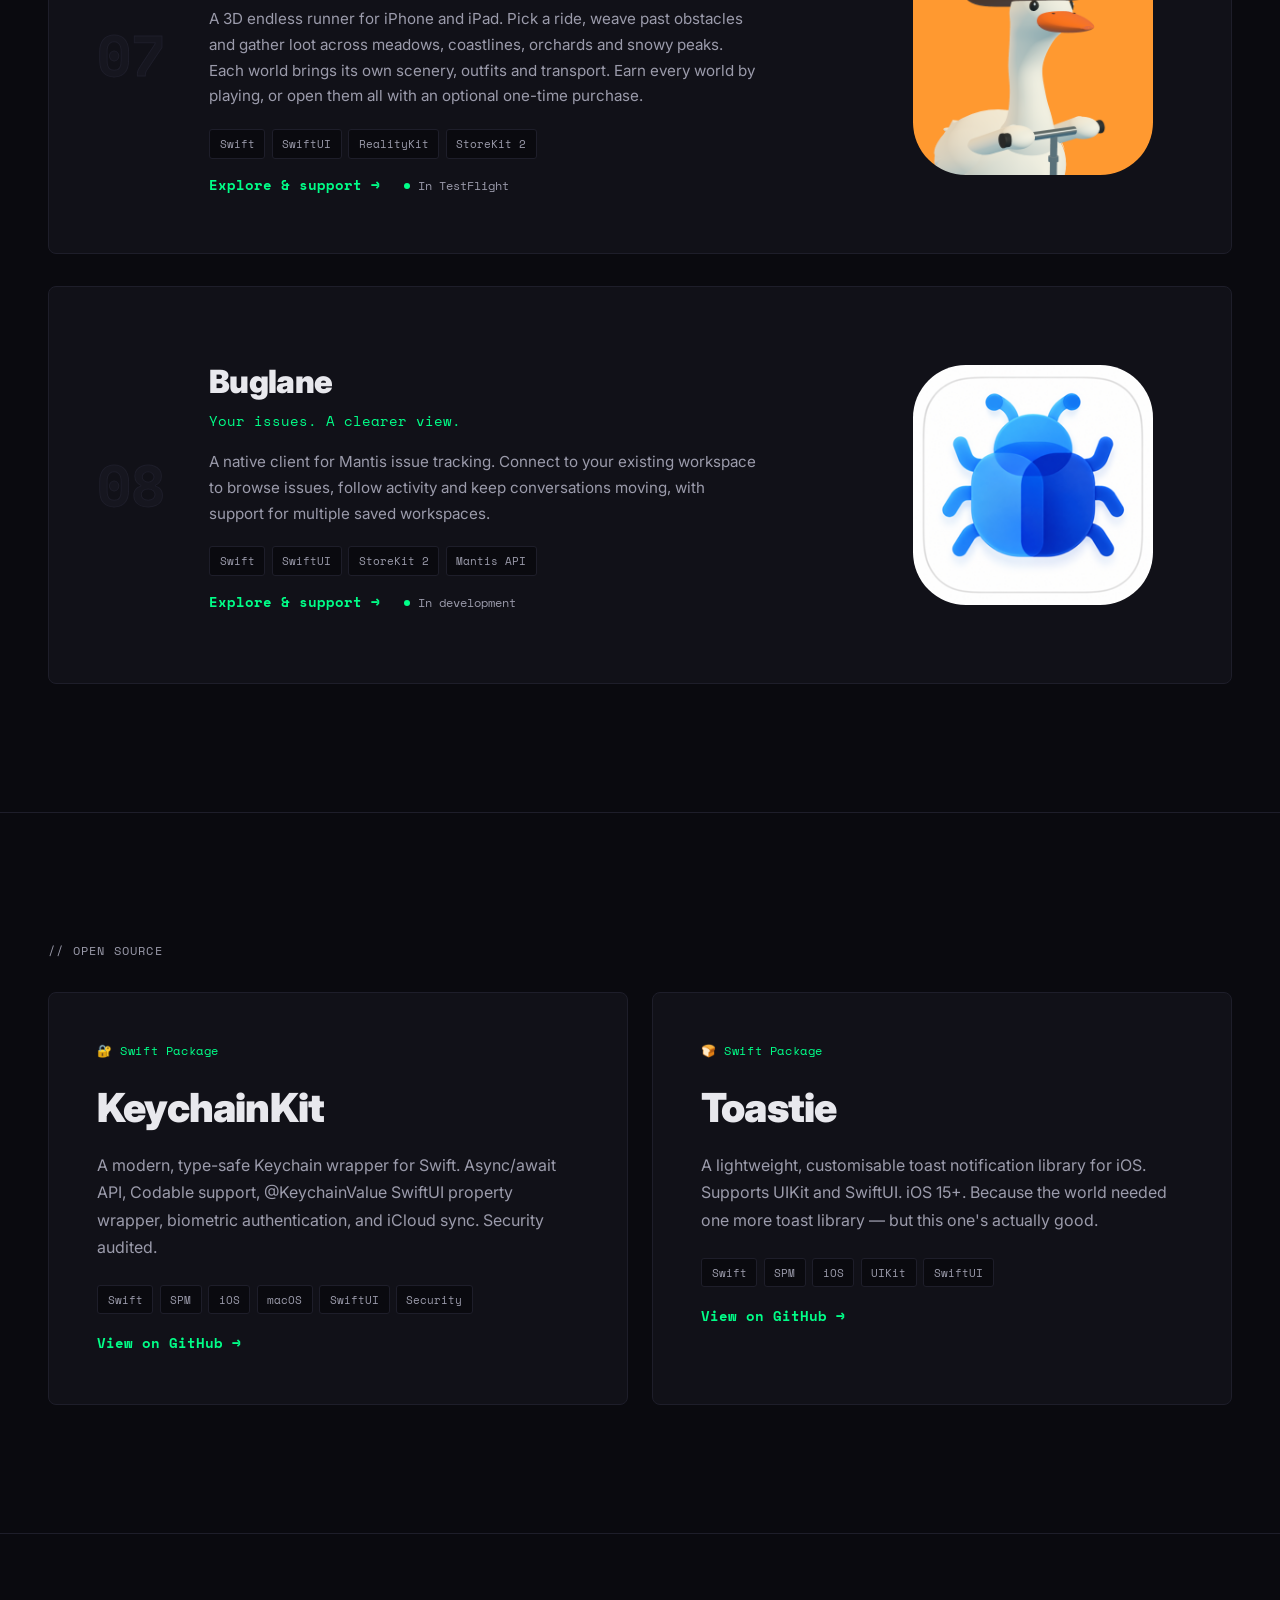
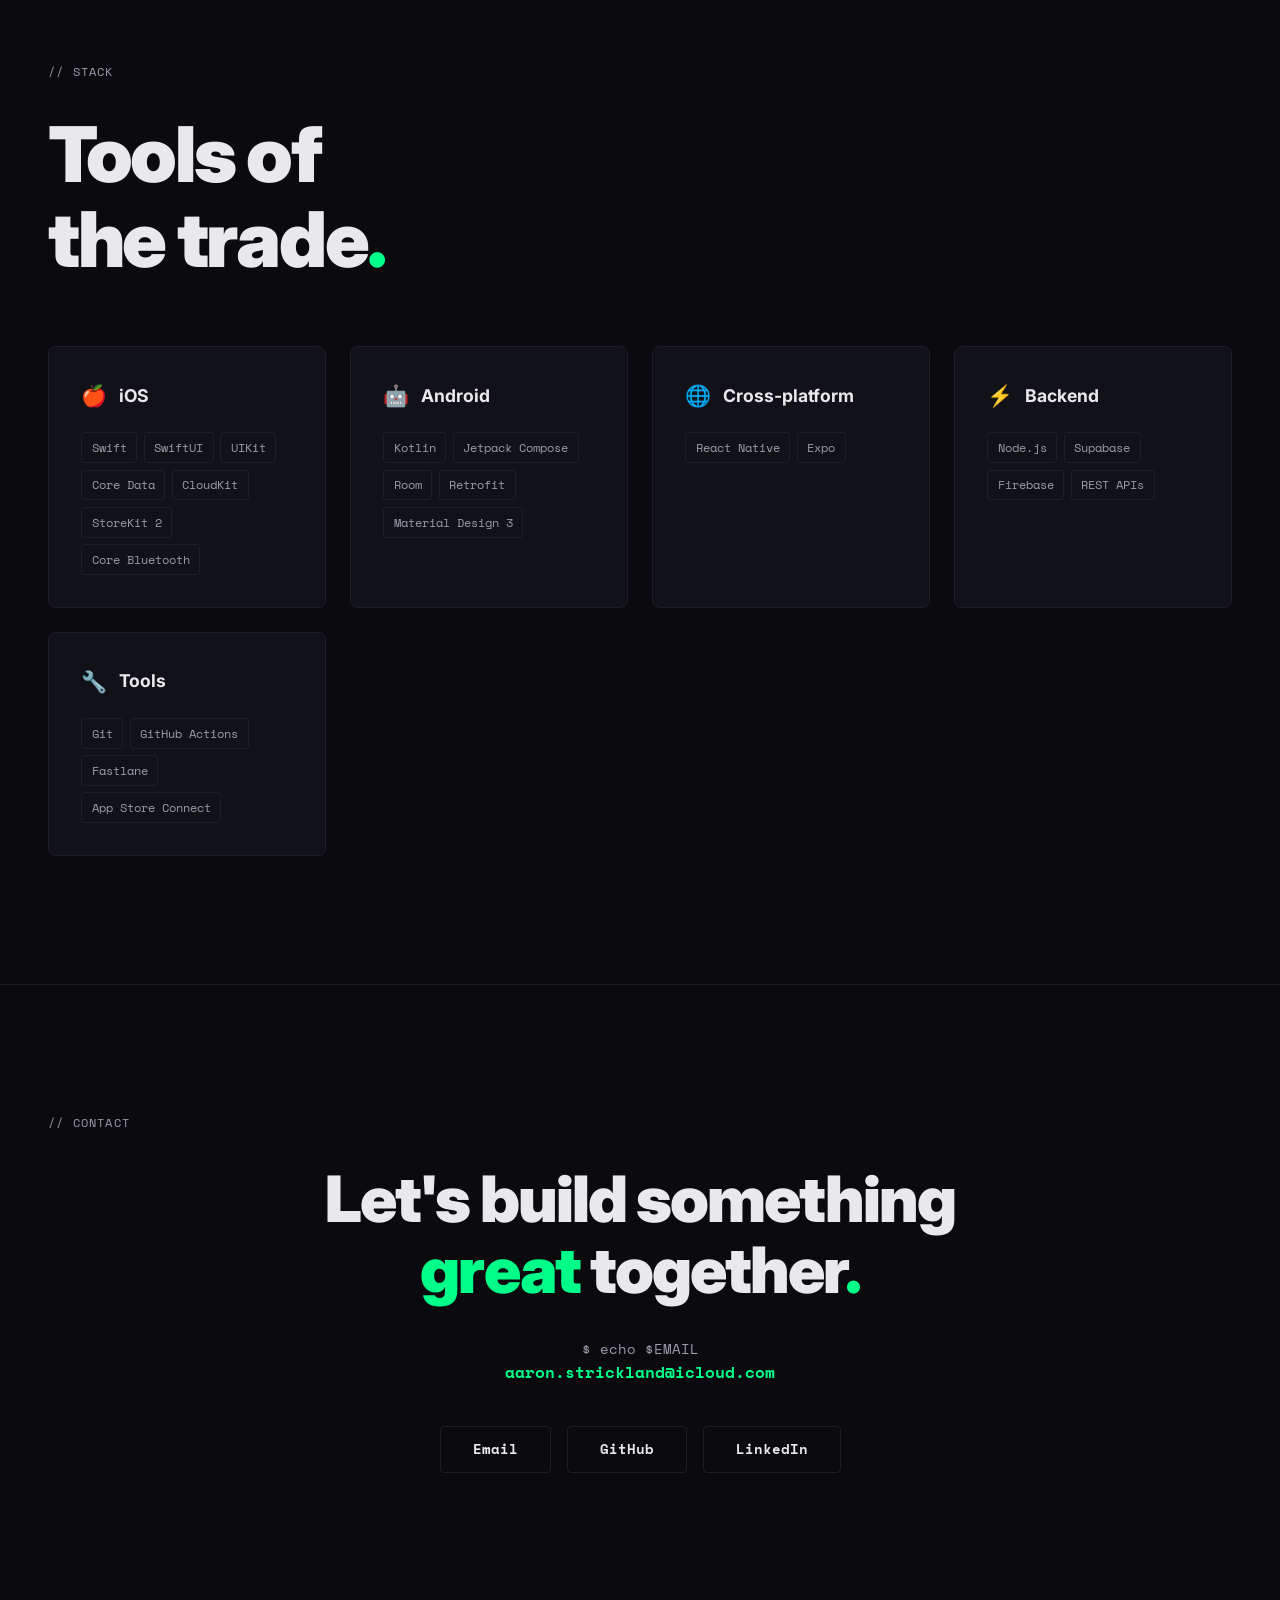
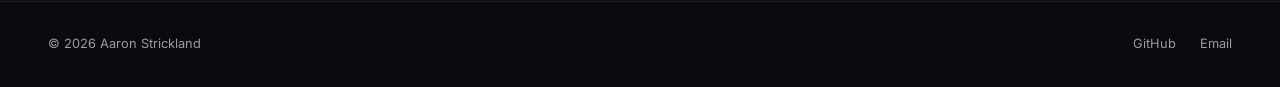
==== commit d7b4e7eb: "Add Buglane to selected projects" ====
--- a/index.html
+++ b/index.html
@@ -238,6 +238,27 @@
                 </div>
             </article>
 
+            <article class="project reveal-up" id="buglane" aria-labelledby="buglane-title">
+                <div class="project-number">08</div>
+                <div class="project-content">
+                    <h3 class="project-name" id="buglane-title">Buglane</h3>
+                    <p class="project-tagline">Your issues. A clearer view.</p>
+                    <p class="project-desc">A native client for Mantis issue tracking. Connect to your existing workspace to browse issues, follow activity and keep conversations moving, with support for multiple saved workspaces.</p>
+                    <div class="project-tech">
+                        <span>Swift</span><span>SwiftUI</span><span>StoreKit 2</span><span>Mantis API</span>
+                    </div>
+                    <div class="project-actions">
+                        <a href="/buglane/" class="project-link">Explore &amp; support →</a>
+                        <span class="project-status">In development</span>
+                    </div>
+                </div>
+                <div class="project-img project-img--buglane">
+                    <a href="/buglane/" aria-label="Explore Buglane">
+                        <img src="/buglane/icon.png" alt="" width="240" height="240" loading="lazy">
+                    </a>
+                </div>
+            </article>
+
         </div>
     </section>
 
--- a/style.css
+++ b/style.css
@@ -359,7 +359,7 @@
     -webkit-text-stroke: 1px rgba(0, 255, 136, 0.3);
 }
 .project-content { flex: 1; }
-#carry-on, #goose { scroll-margin-top: 6rem; }
+#carry-on, #goose, #buglane { scroll-margin-top: 6rem; }
 .project-name {
     font-size: 2rem;
     font-weight: 900;
@@ -441,16 +441,19 @@
     aspect-ratio: 1;
     border-radius: 22%;
 }
-.project-img--goose a {
+.project-img--goose a,
+.project-img--buglane a {
     display: block;
     width: min(100%, 240px);
     border-radius: 22%;
 }
-.project-img--goose a:focus-visible {
+.project-img--goose a:focus-visible,
+.project-img--buglane a:focus-visible {
     outline: 3px solid var(--accent);
     outline-offset: 6px;
 }
-.project-img--goose img {
+.project-img--goose img,
+.project-img--buglane img {
     display: block;
     width: 100%;
     height: auto;
@@ -682,6 +685,7 @@
         height: 200px;
         order: -1;
     }
+    .project-img--buglane a { width: min(100%, 200px); }
     .project--featured::before { display: none; }
     
     .oss-grid { grid-template-columns: 1fr; margin: 0 1.5rem; }
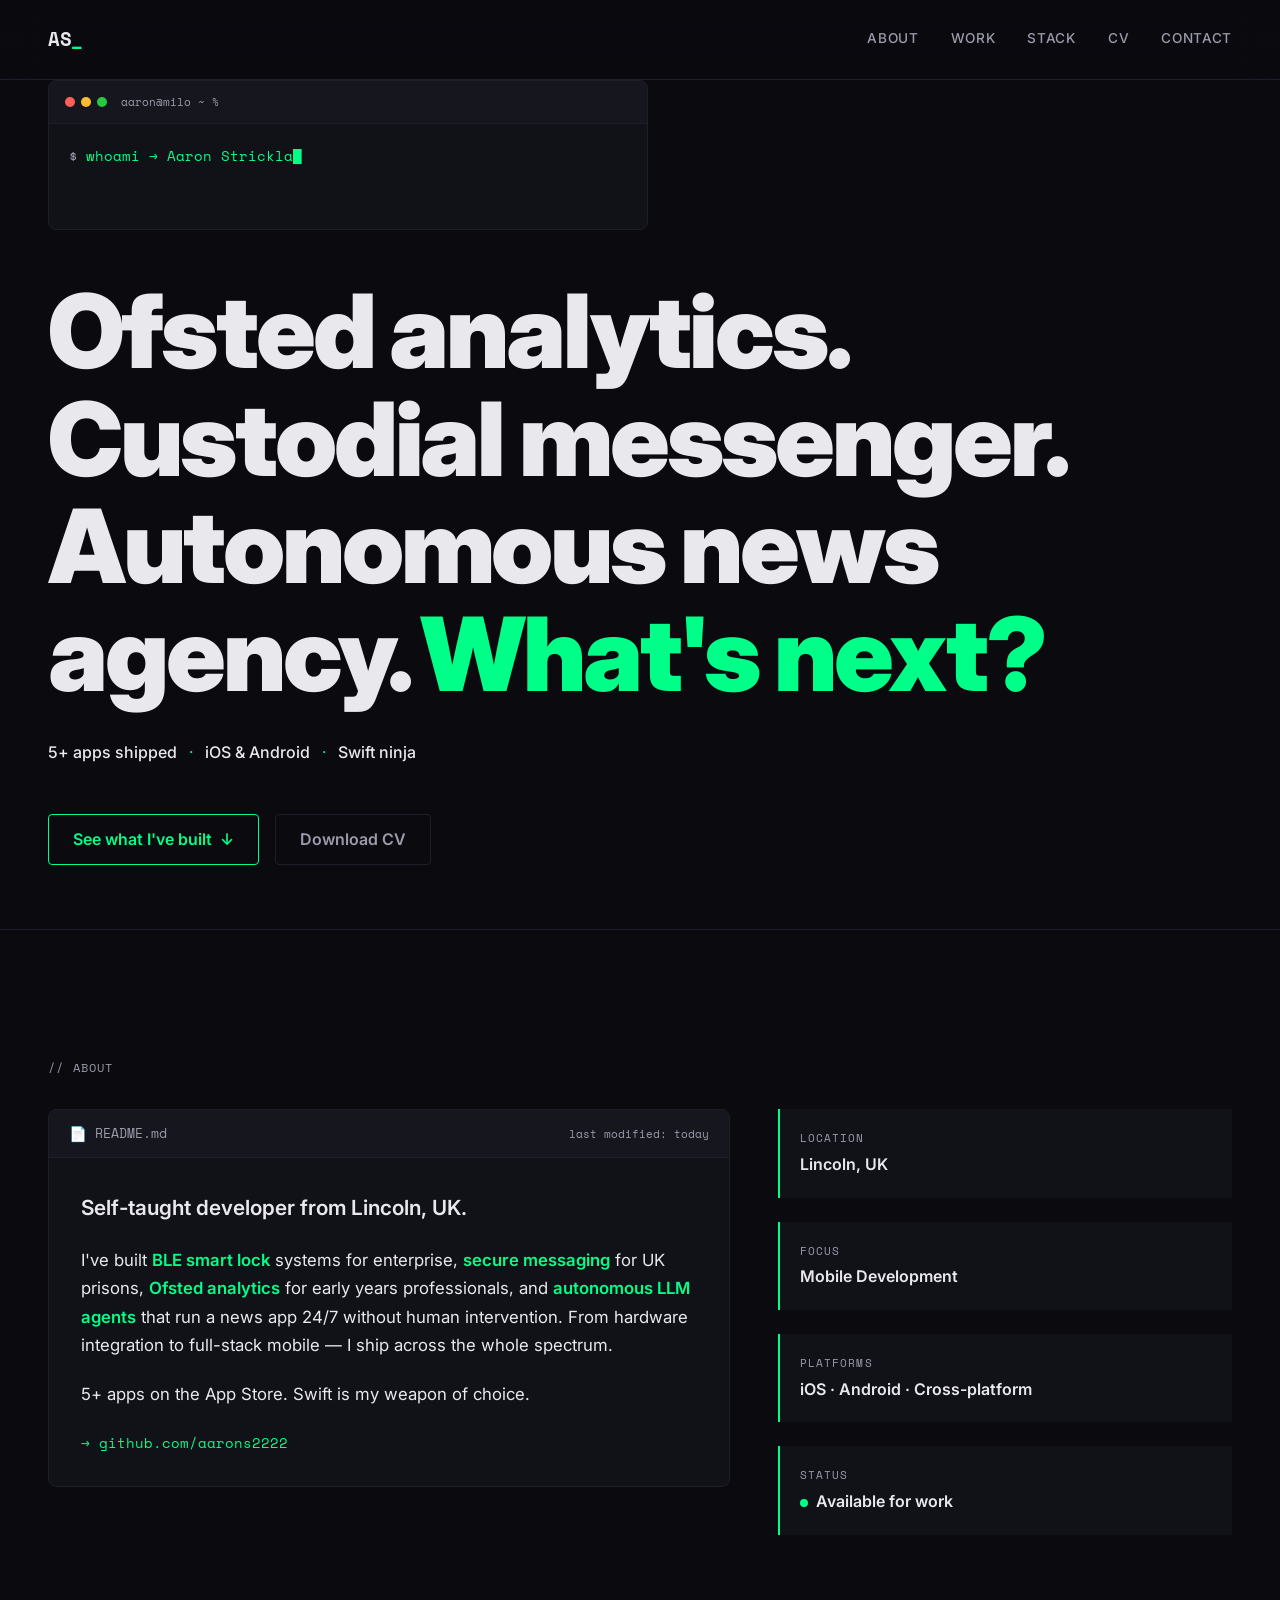
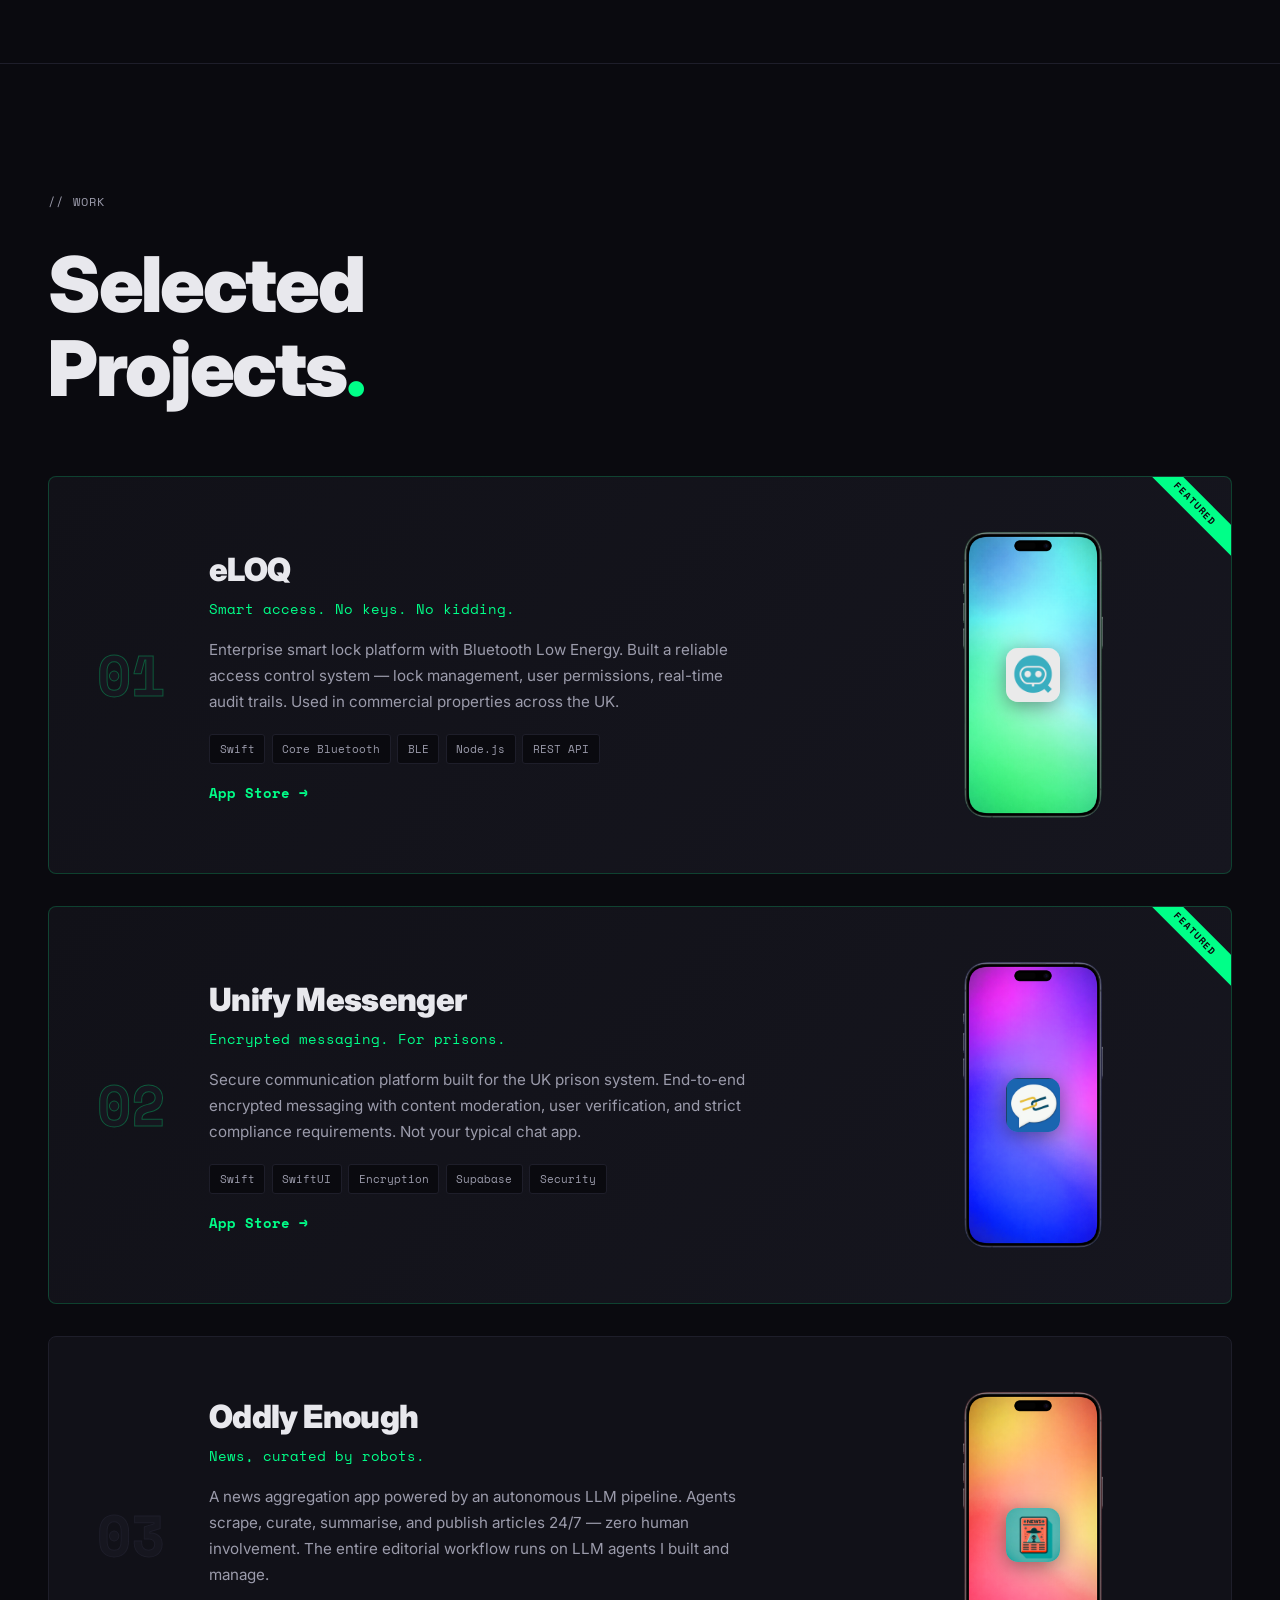
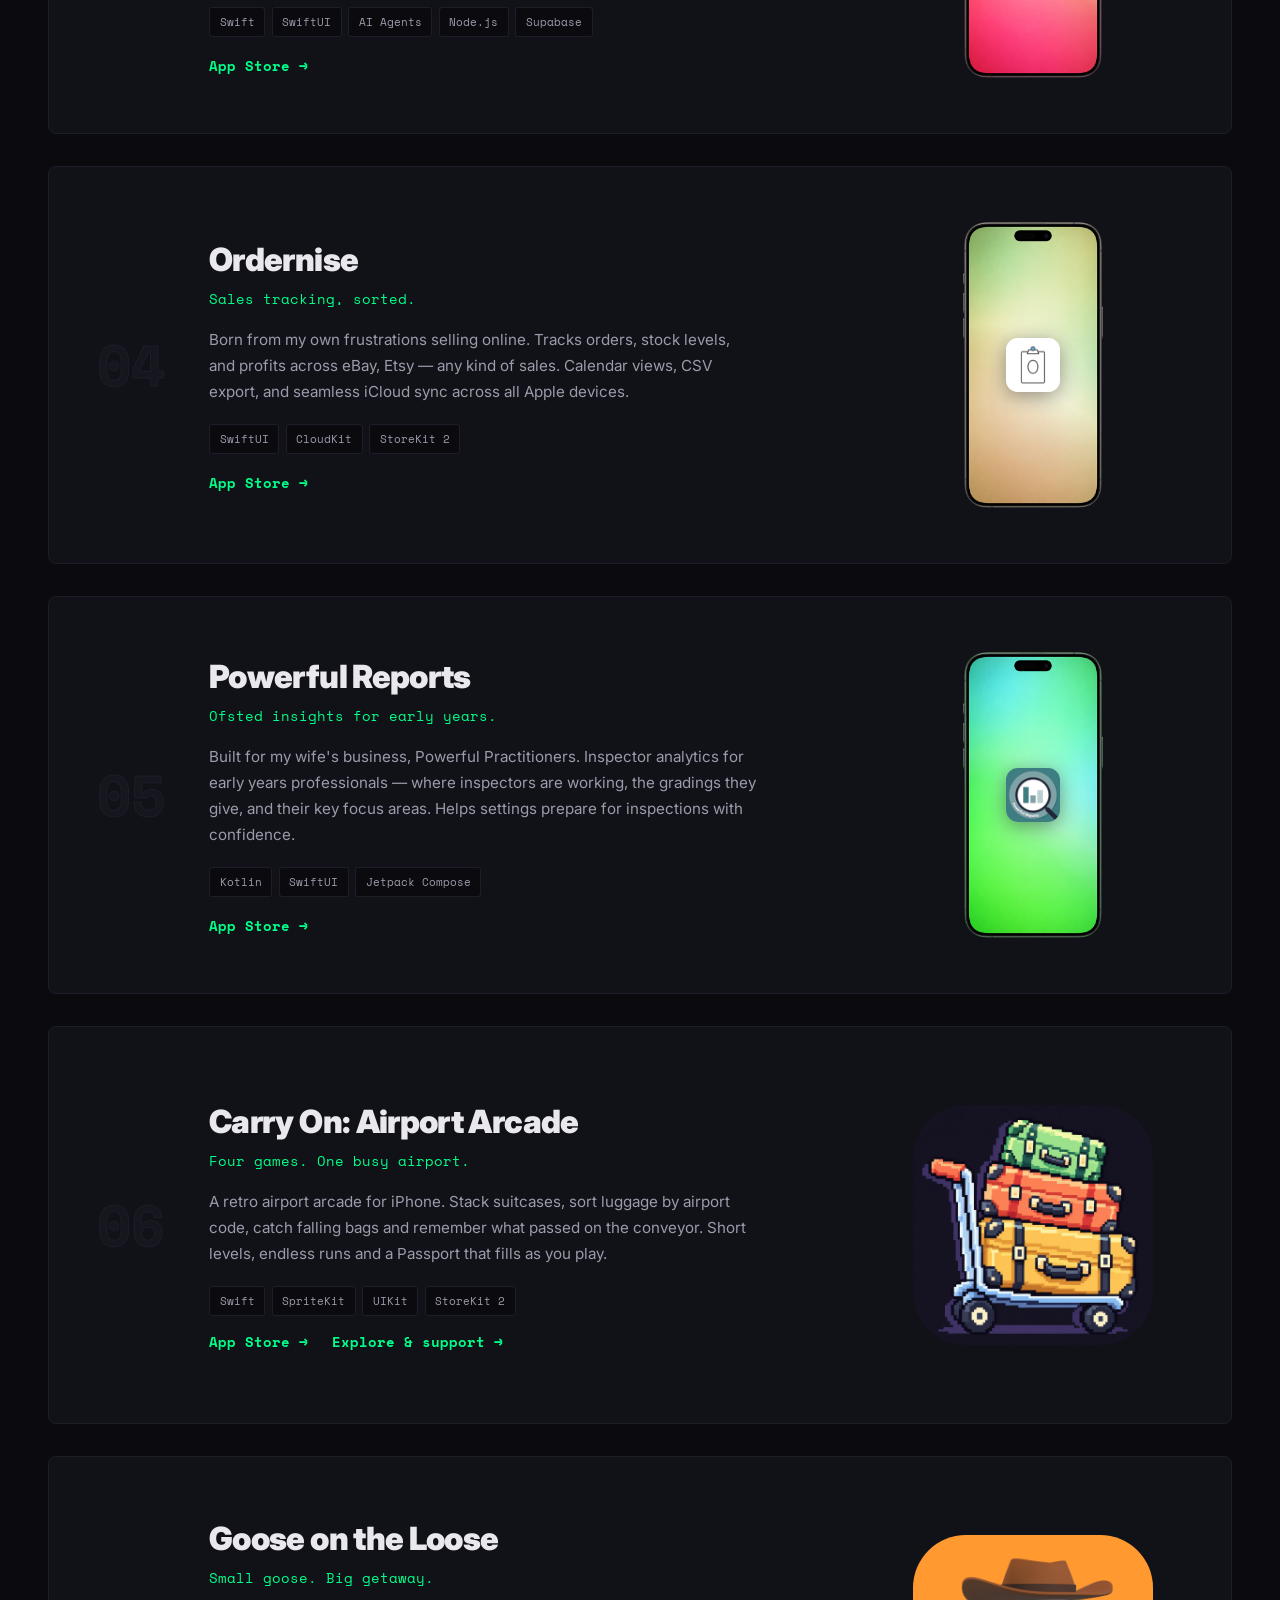
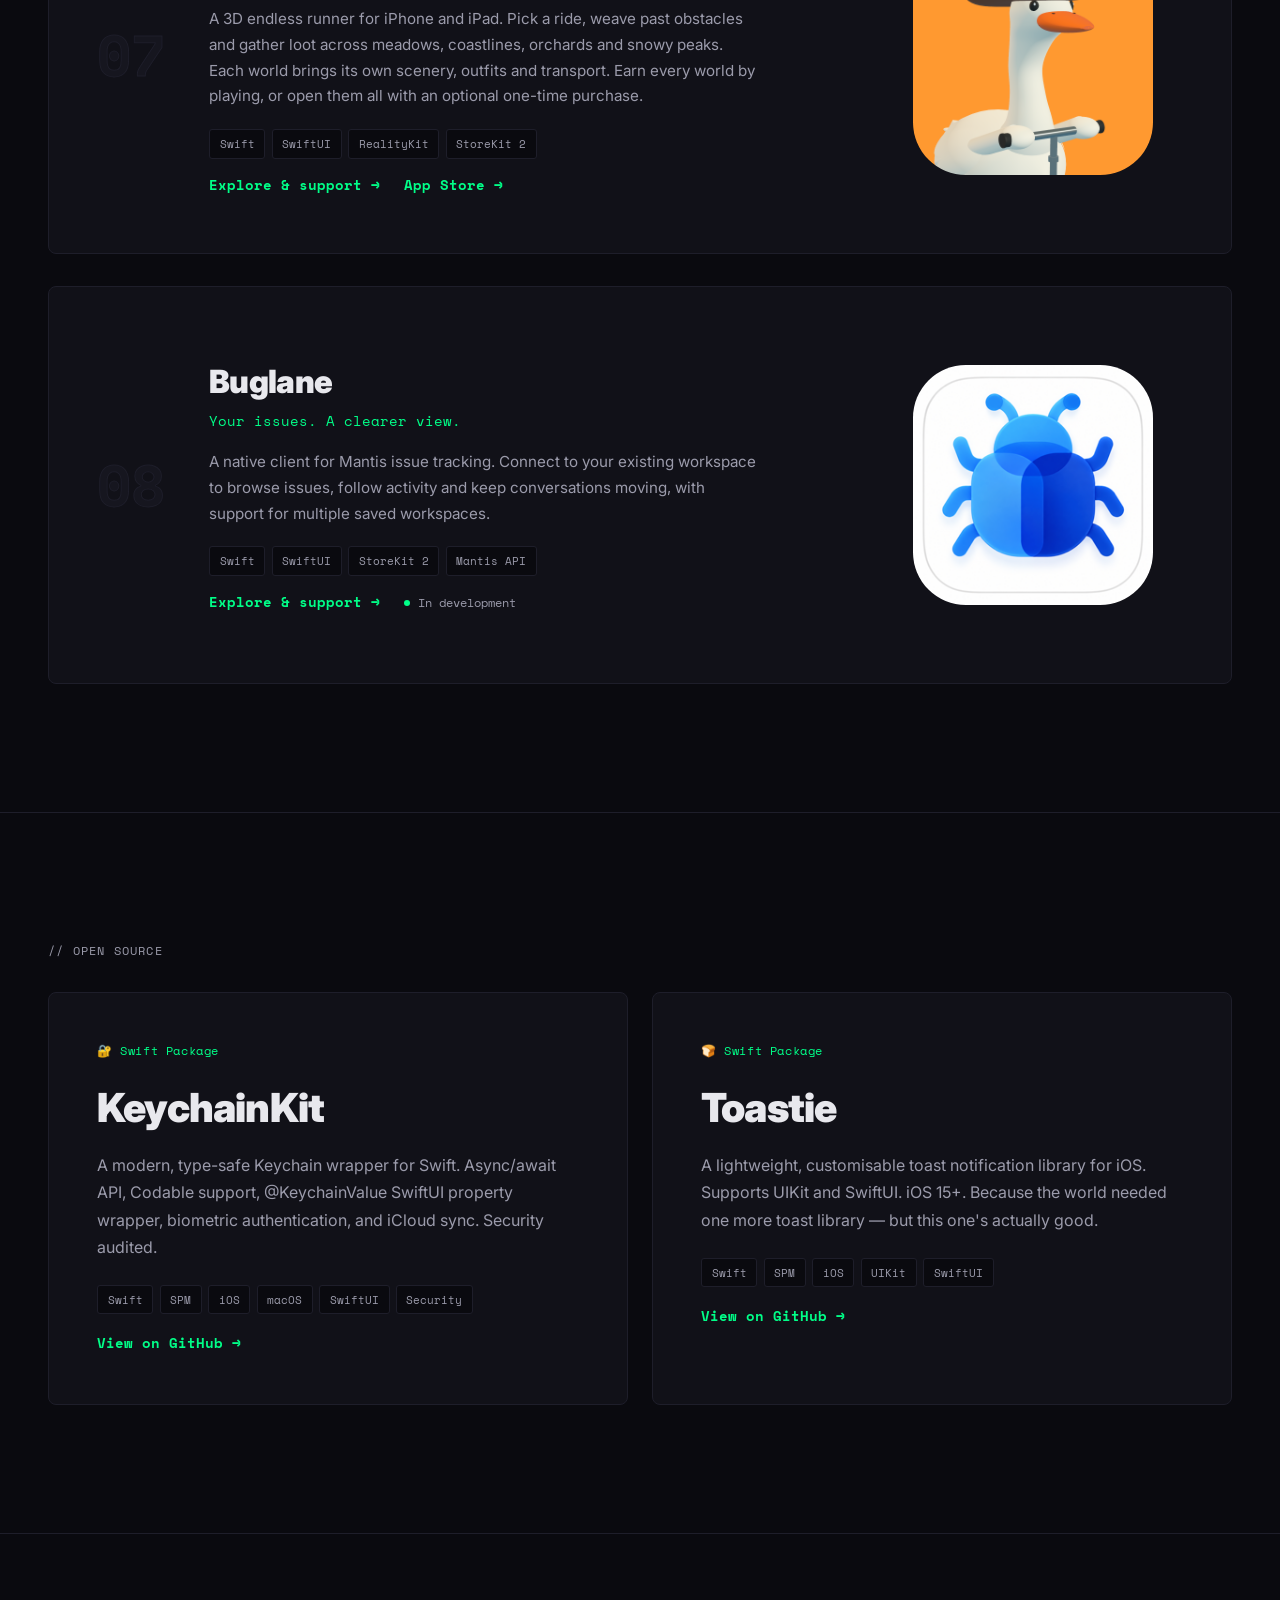
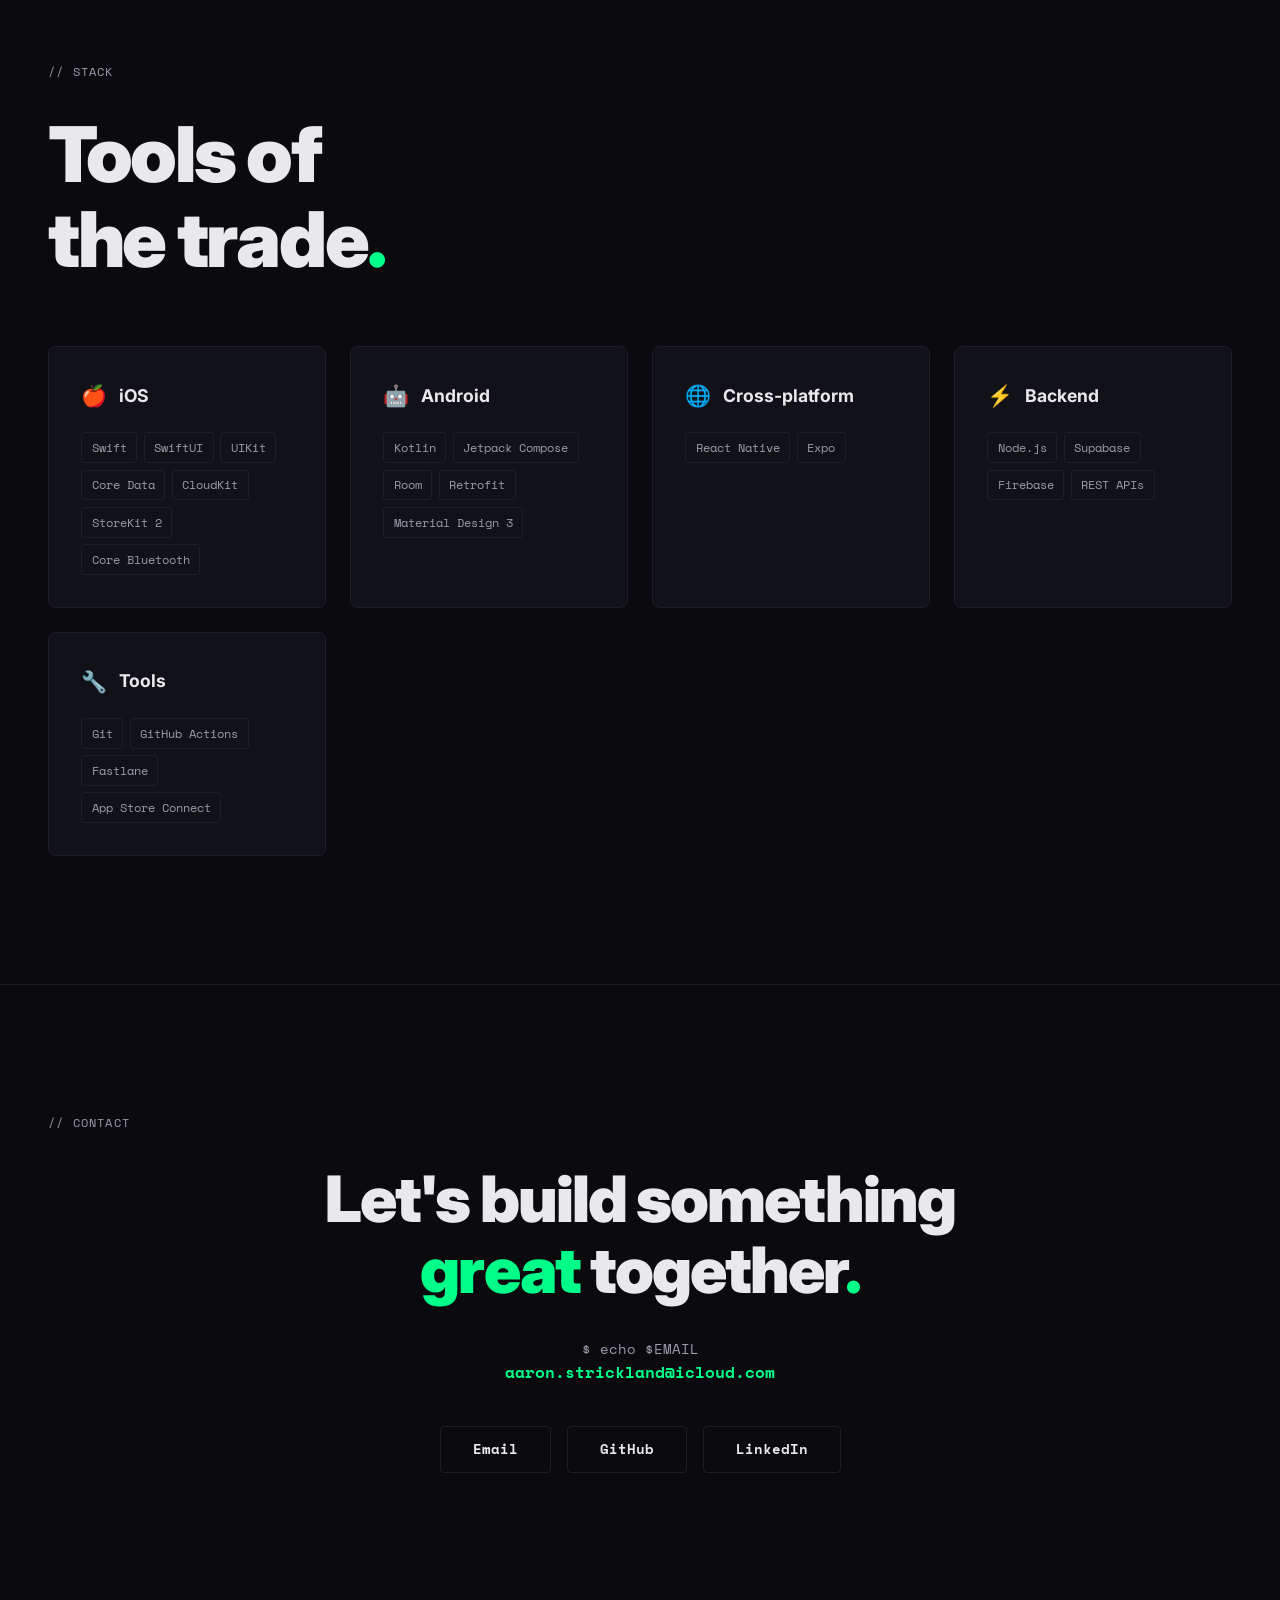
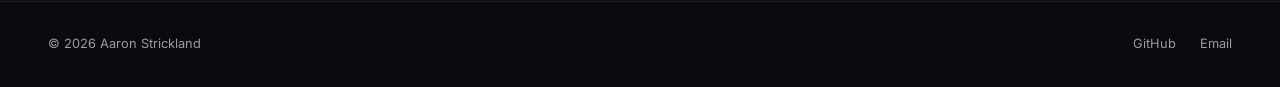
==== commit 73915c13: "Link released games from portfolio and support pages" ====
--- a/index.html
+++ b/index.html
@@ -210,7 +210,10 @@
                     <div class="project-tech">
                         <span>Swift</span><span>SpriteKit</span><span>UIKit</span><span>StoreKit 2</span>
                     </div>
-                    <span class="project-status">In TestFlight</span>
+                    <div class="project-actions">
+                        <a href="https://apps.apple.com/app/id6824593937" class="project-link">App Store →</a>
+                        <a href="/carry-on/" class="project-link">Explore &amp; support →</a>
+                    </div>
                 </div>
                 <div class="project-img project-img--carry-on">
                     <img src="carry-on/icon.png" alt="Carry On: Airport Arcade app icon" width="240" height="240" loading="lazy">
@@ -228,7 +231,7 @@
                     </div>
                     <div class="project-actions">
                         <a href="/goose/" class="project-link">Explore &amp; support →</a>
-                        <span class="project-status">In TestFlight</span>
+                        <a href="https://apps.apple.com/app/id6825422011" class="project-link">App Store →</a>
                     </div>
                 </div>
                 <div class="project-img project-img--goose">
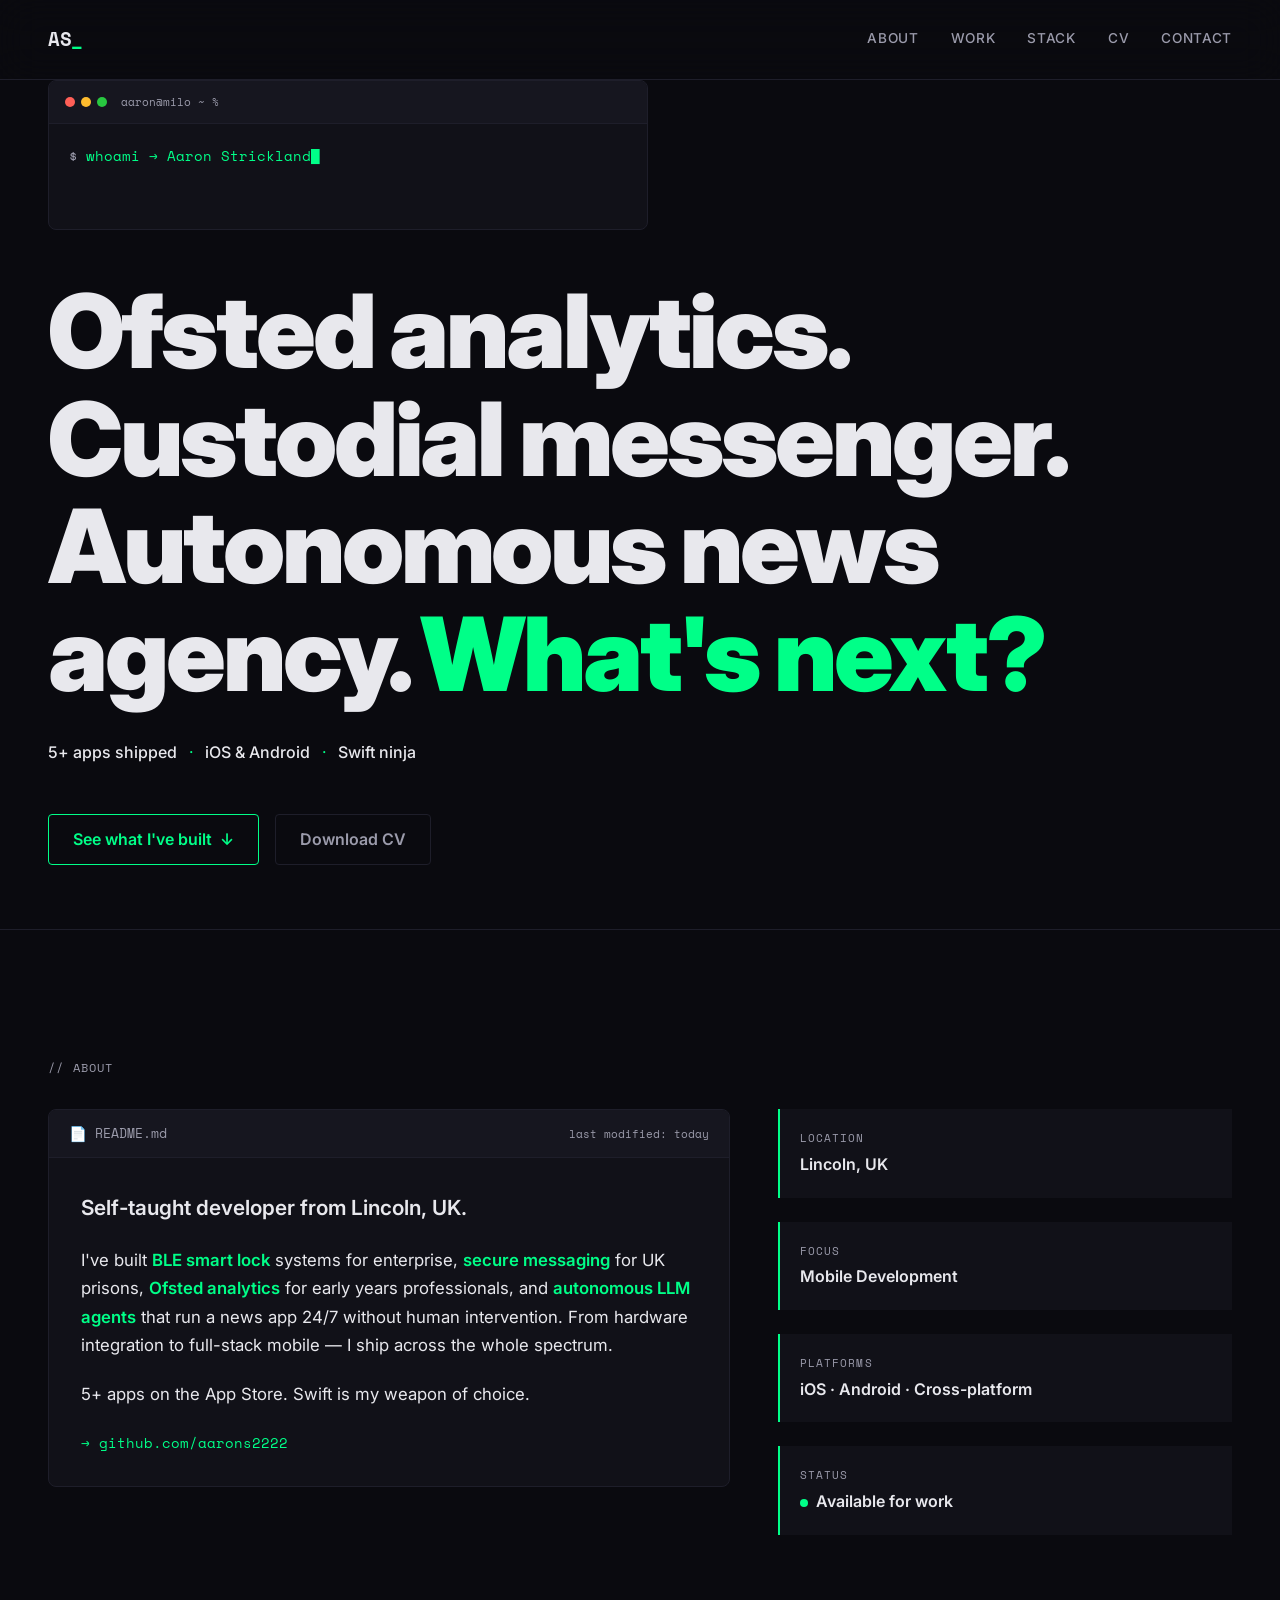
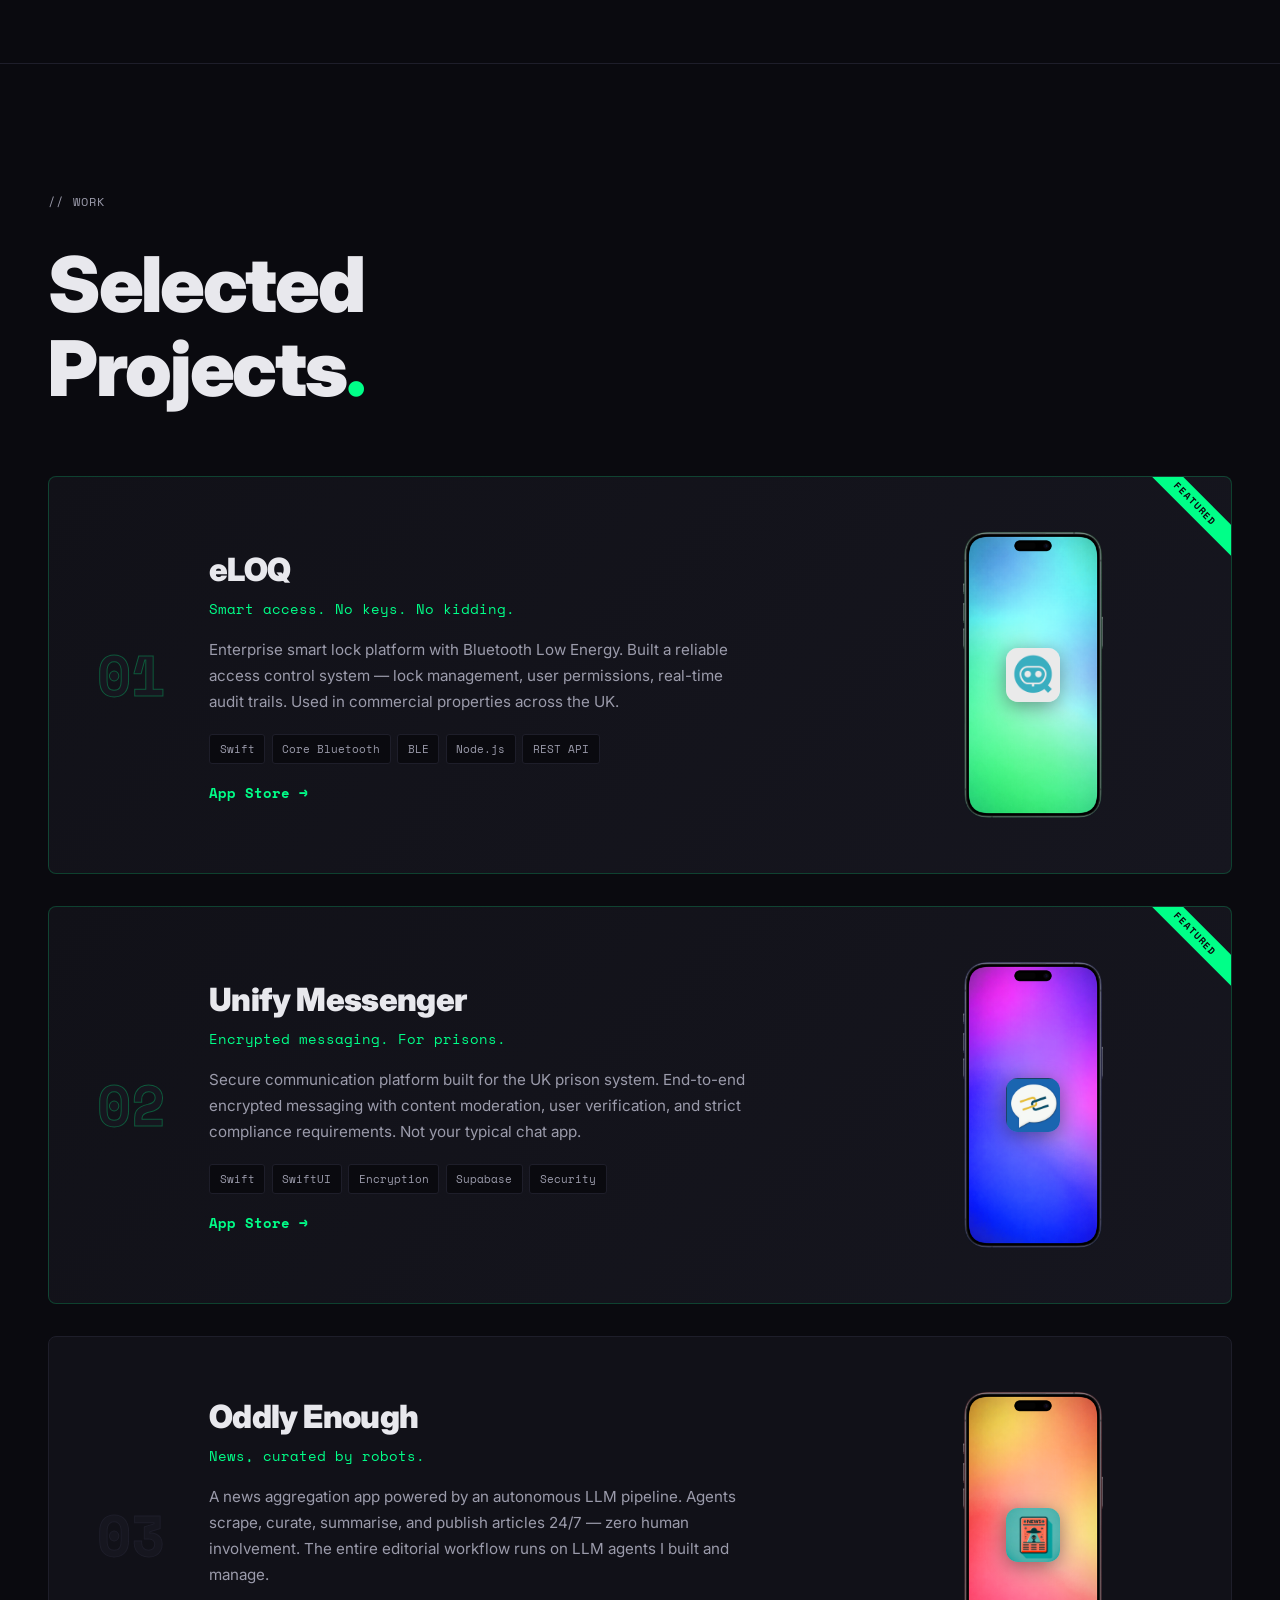
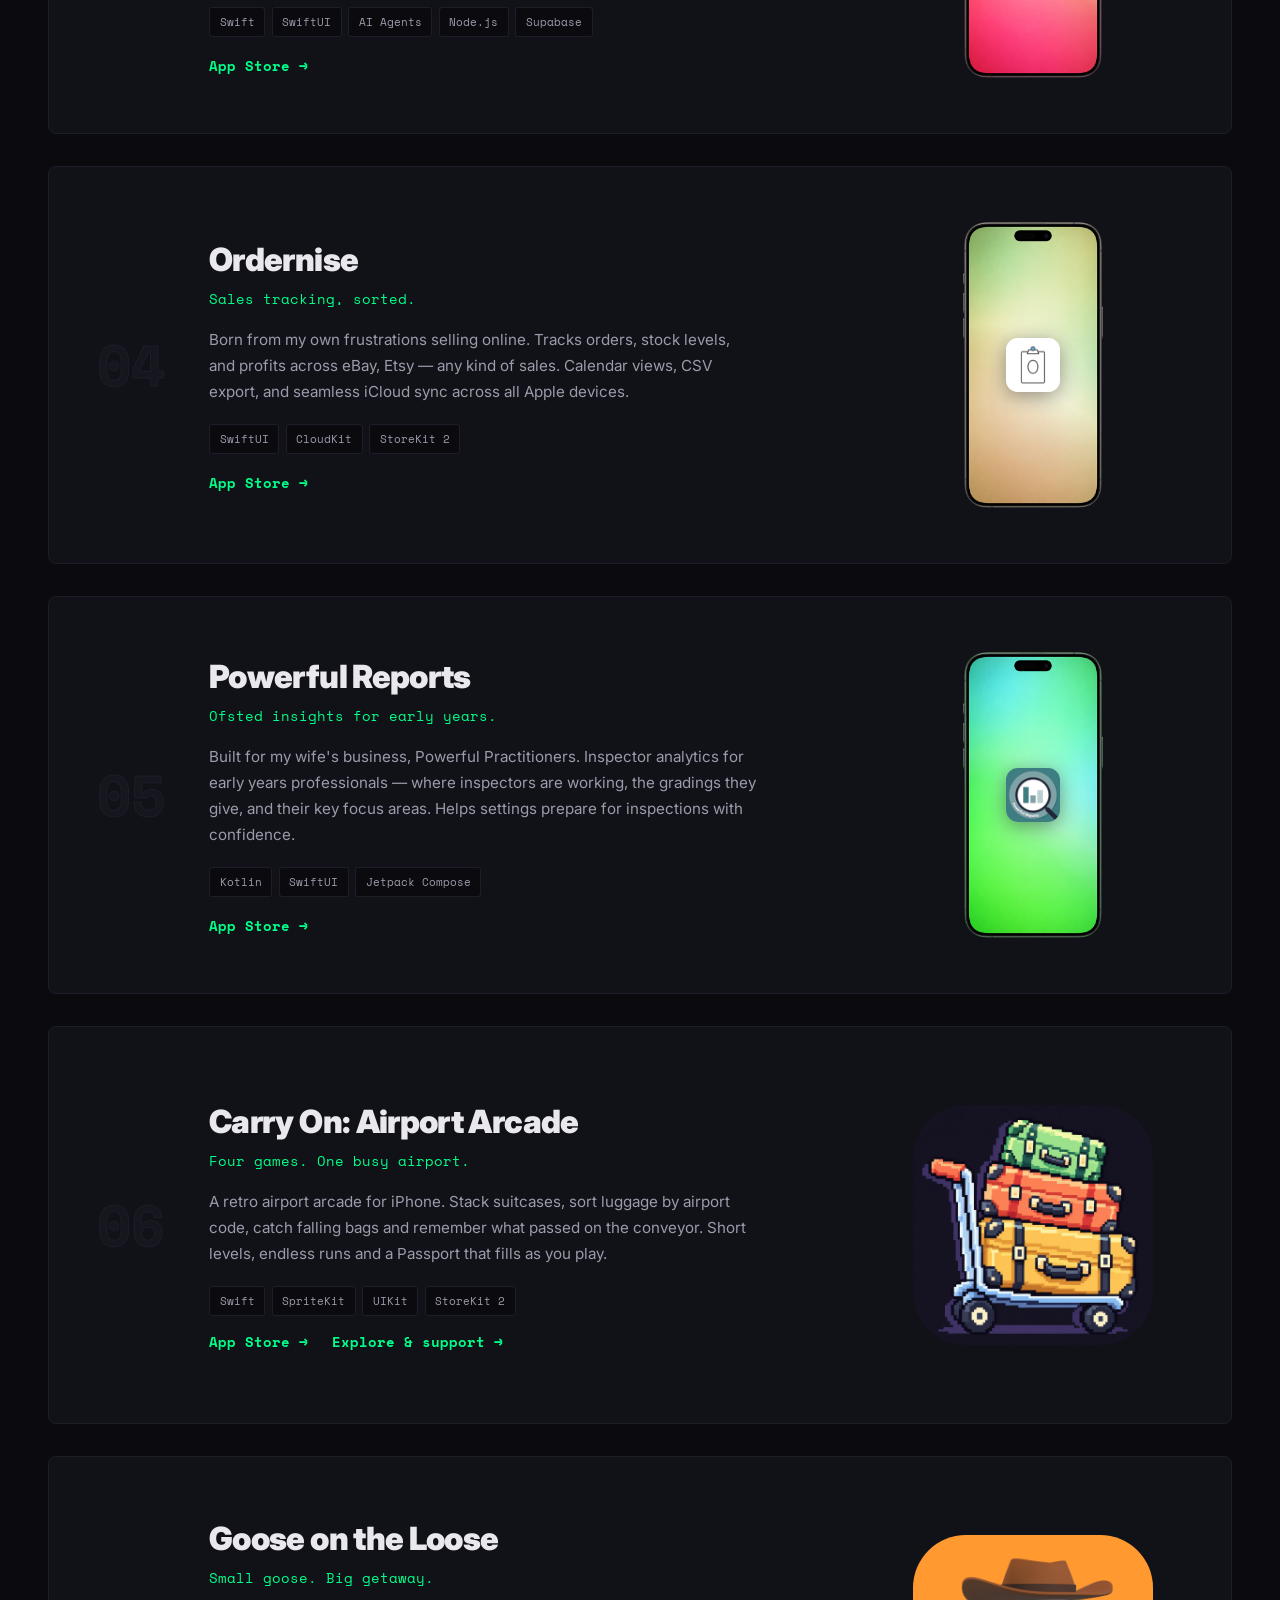
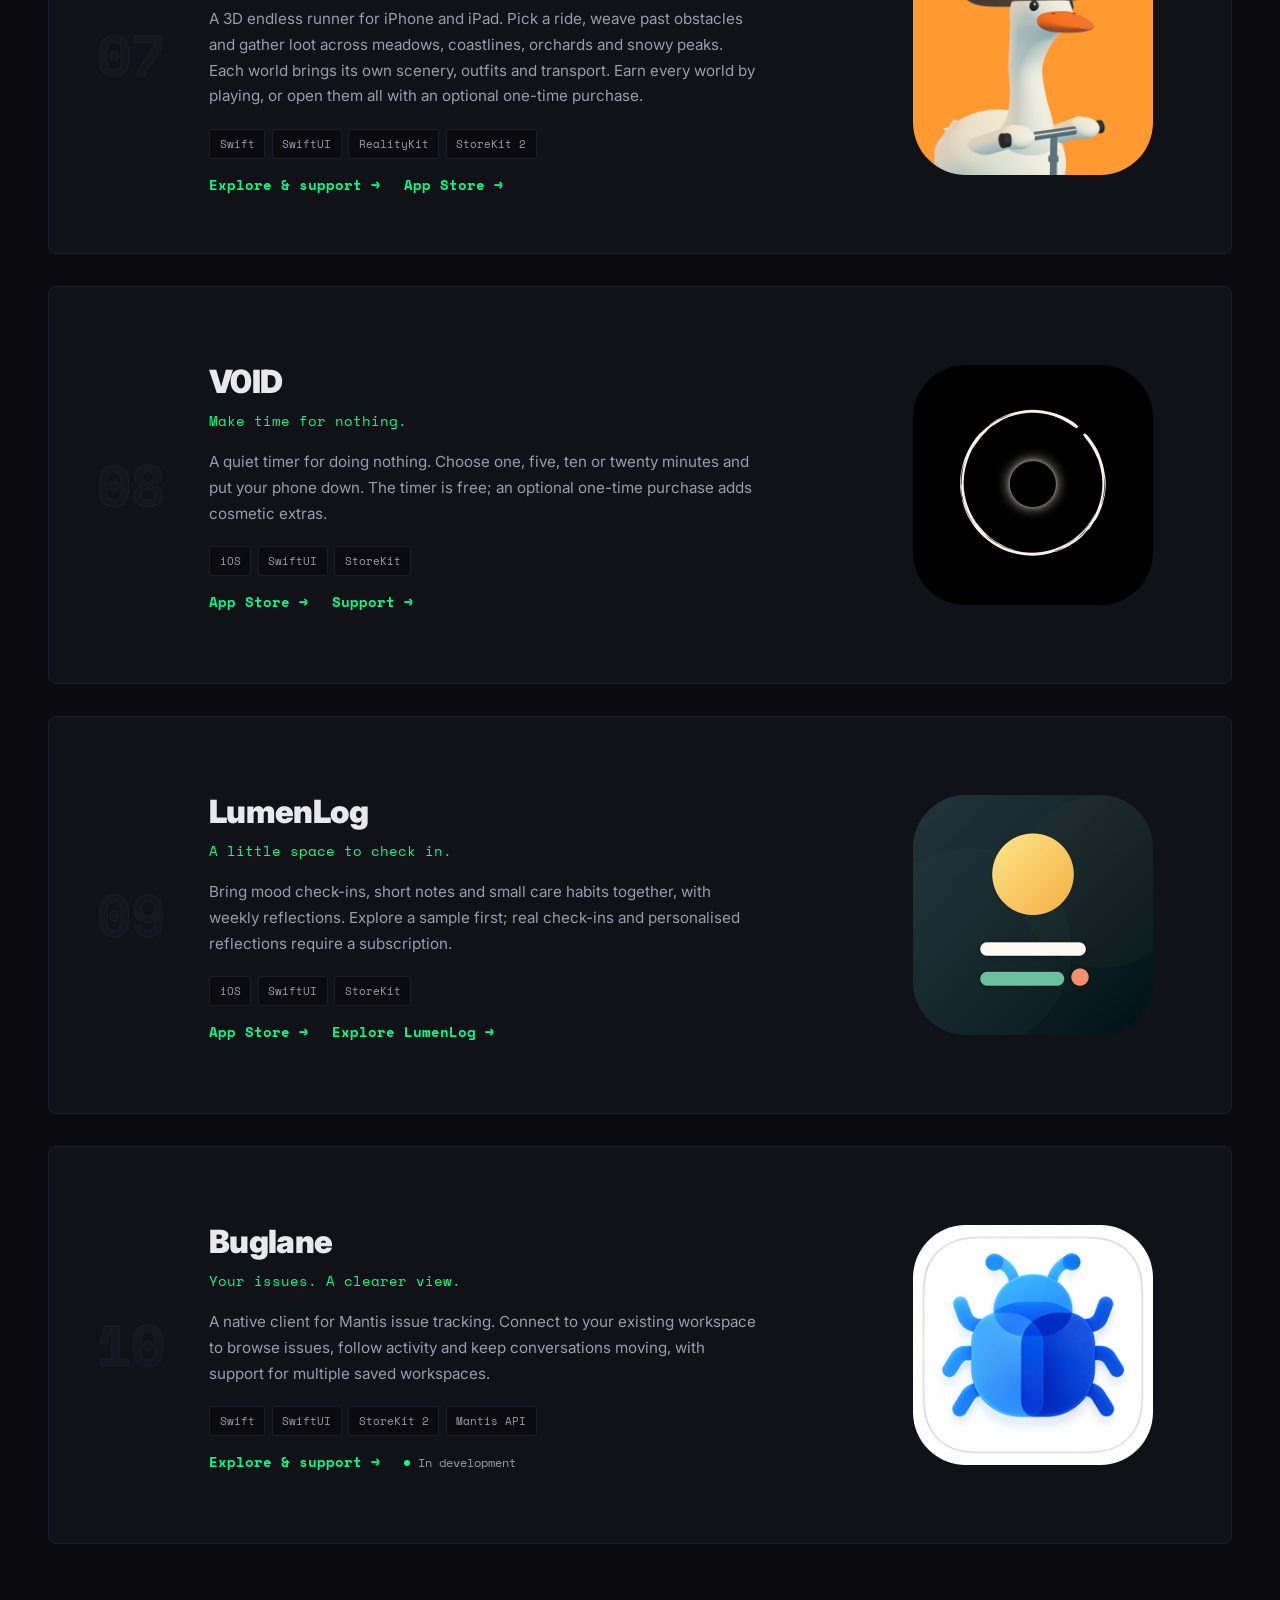
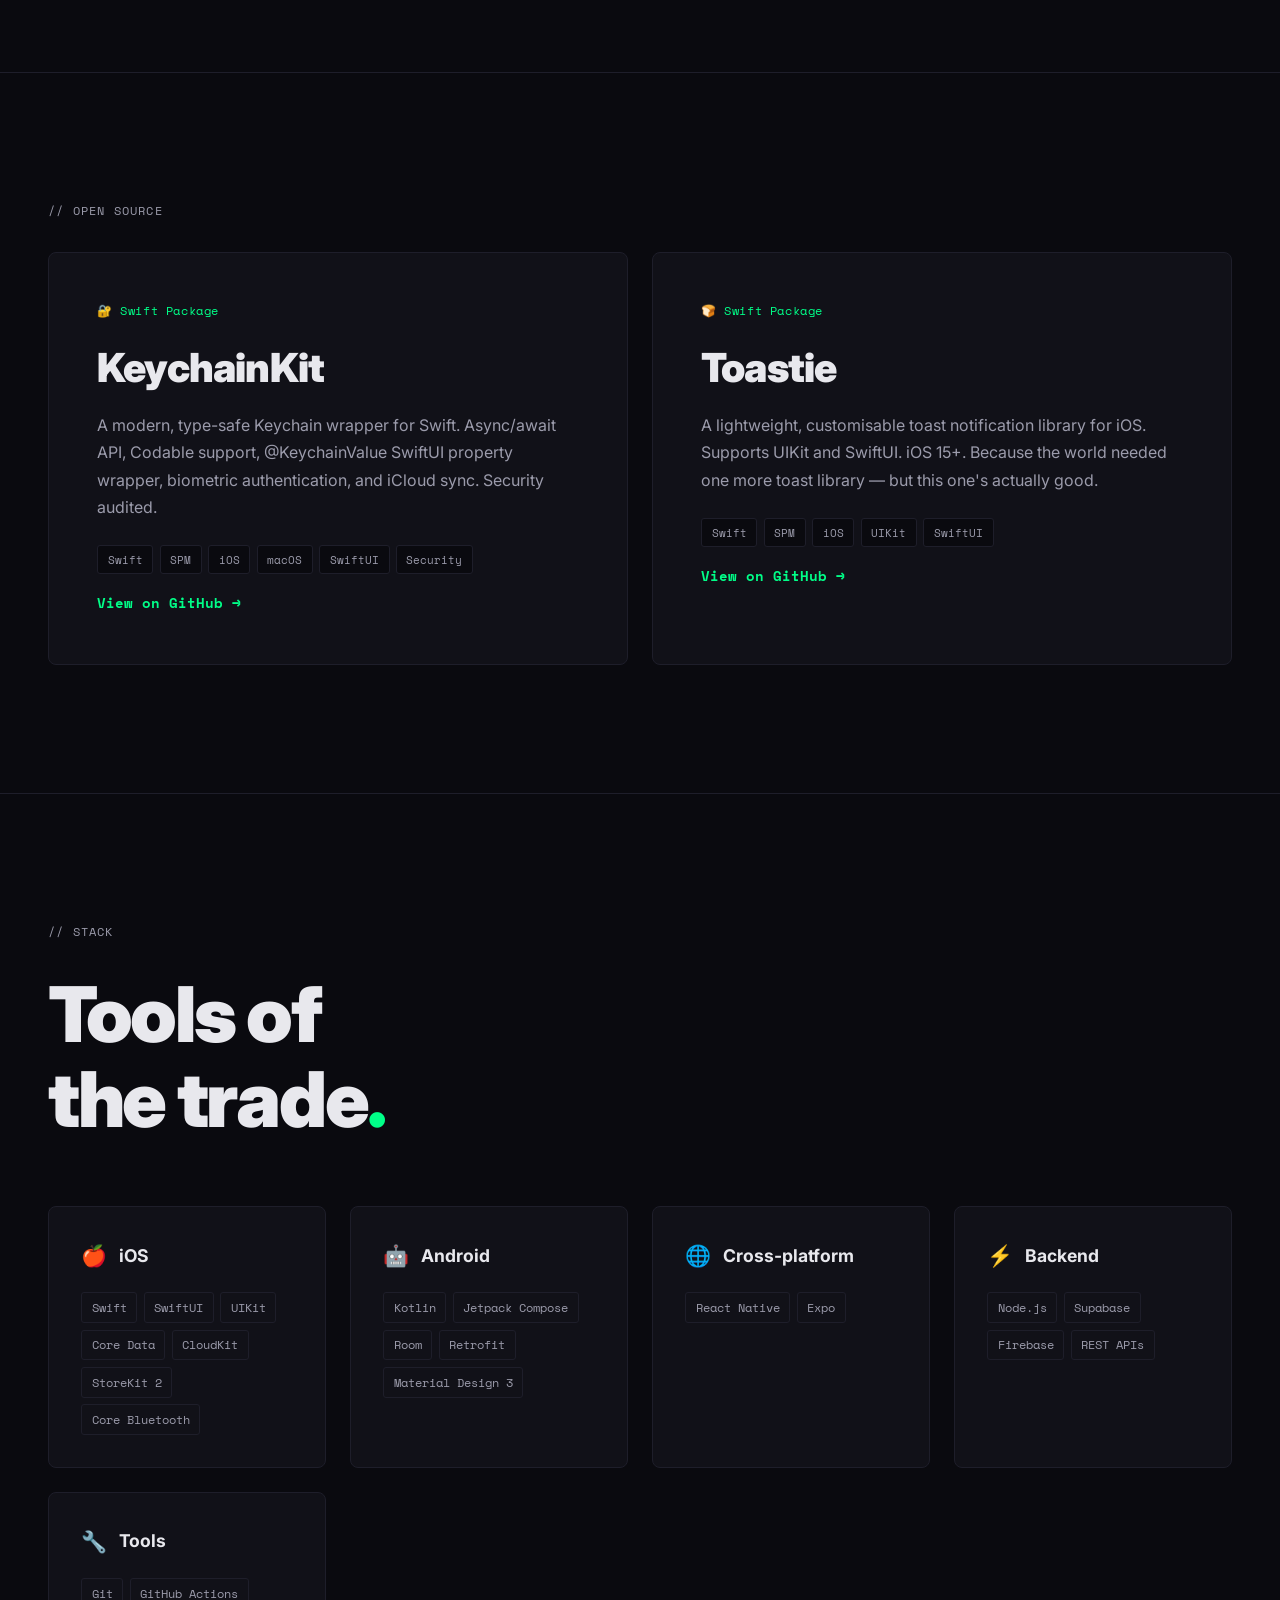
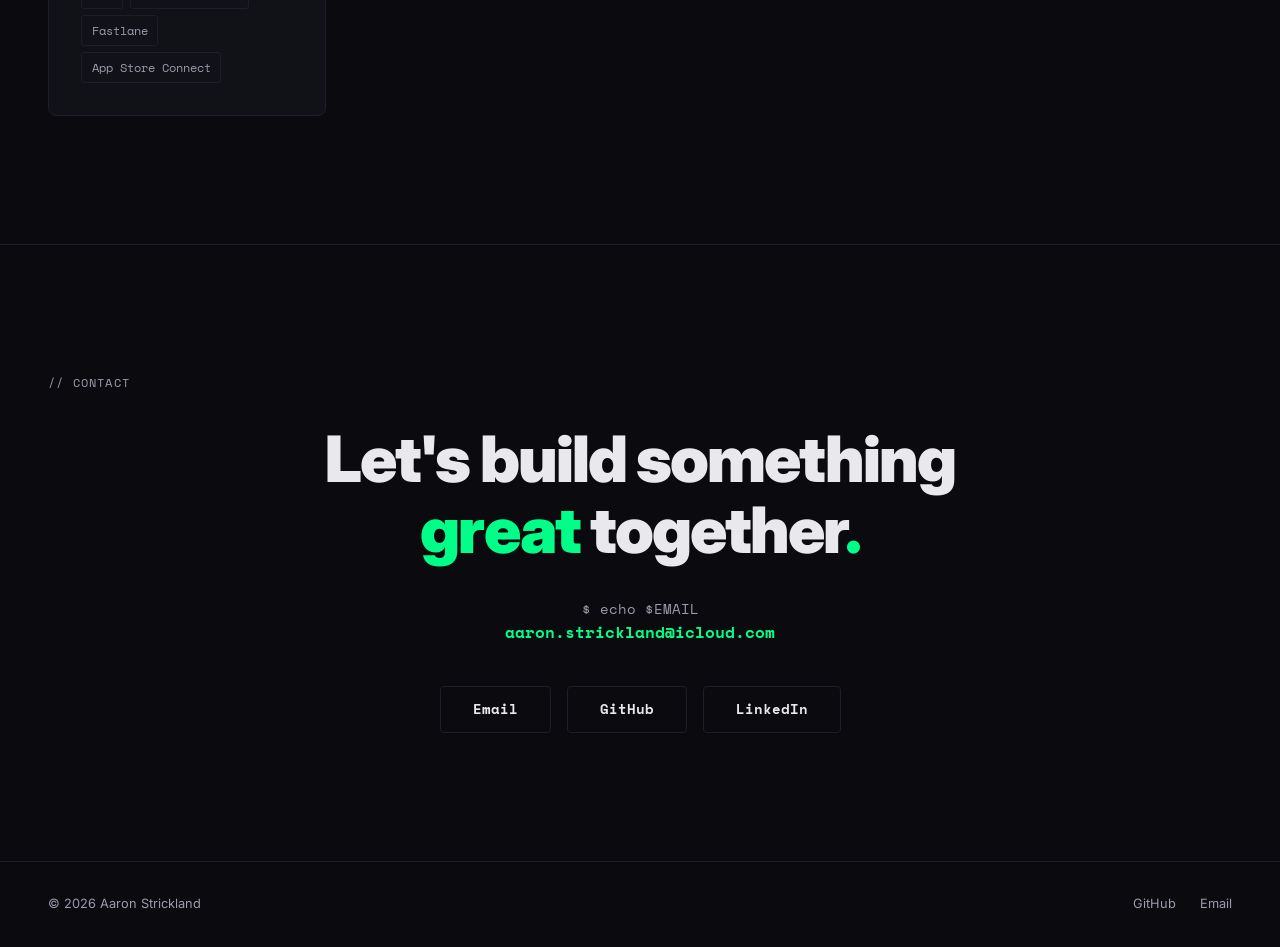
==== commit 55a921c6: "Add V0ID and LumenLog portfolio links" ====
--- a/index.html
+++ b/index.html
@@ -241,8 +241,50 @@
                 </div>
             </article>
 
+            <article class="project reveal-up" id="v0id" aria-labelledby="v0id-title">
+                <div class="project-number">08</div>
+                <div class="project-content">
+                    <h3 class="project-name" id="v0id-title">V0ID</h3>
+                    <p class="project-tagline">Make time for nothing.</p>
+                    <p class="project-desc">A quiet timer for doing nothing. Choose one, five, ten or twenty minutes and put your phone down. The timer is free; an optional one-time purchase adds cosmetic extras.</p>
+                    <div class="project-tech">
+                        <span>iOS</span><span>SwiftUI</span><span>StoreKit</span>
+                    </div>
+                    <div class="project-actions">
+                        <a href="https://apps.apple.com/app/id6758951976" class="project-link">App Store →</a>
+                        <a href="/void/" class="project-link">Support →</a>
+                    </div>
+                </div>
+                <div class="project-img project-img--app-icon">
+                    <a href="/void/" aria-label="V0ID support">
+                        <img src="/images/v0id-icon.png" alt="" width="240" height="240" loading="lazy">
+                    </a>
+                </div>
+            </article>
+
+            <article class="project reveal-up" id="lumenlog" aria-labelledby="lumenlog-title">
+                <div class="project-number">09</div>
+                <div class="project-content">
+                    <h3 class="project-name" id="lumenlog-title">LumenLog</h3>
+                    <p class="project-tagline">A little space to check in.</p>
+                    <p class="project-desc">Bring mood check-ins, short notes and small care habits together, with weekly reflections. Explore a sample first; real check-ins and personalised reflections require a subscription.</p>
+                    <div class="project-tech">
+                        <span>iOS</span><span>SwiftUI</span><span>StoreKit</span>
+                    </div>
+                    <div class="project-actions">
+                        <a href="https://apps.apple.com/app/id6777008791" class="project-link">App Store →</a>
+                        <a href="https://www.lumenlog.app/" class="project-link">Explore LumenLog →</a>
+                    </div>
+                </div>
+                <div class="project-img project-img--app-icon">
+                    <a href="https://www.lumenlog.app/" aria-label="Explore LumenLog">
+                        <img src="/images/lumenlog-icon.png" alt="" width="240" height="240" loading="lazy">
+                    </a>
+                </div>
+            </article>
+
             <article class="project reveal-up" id="buglane" aria-labelledby="buglane-title">
-                <div class="project-number">08</div>
+                <div class="project-number">10</div>
                 <div class="project-content">
                     <h3 class="project-name" id="buglane-title">Buglane</h3>
                     <p class="project-tagline">Your issues. A clearer view.</p>
--- a/style.css
+++ b/style.css
@@ -359,7 +359,7 @@
     -webkit-text-stroke: 1px rgba(0, 255, 136, 0.3);
 }
 .project-content { flex: 1; }
-#carry-on, #goose, #buglane { scroll-margin-top: 6rem; }
+#carry-on, #goose, #v0id, #lumenlog, #buglane { scroll-margin-top: 6rem; }
 .project-name {
     font-size: 2rem;
     font-weight: 900;
@@ -441,17 +441,20 @@
     aspect-ratio: 1;
     border-radius: 22%;
 }
+.project-img--app-icon a,
 .project-img--goose a,
 .project-img--buglane a {
     display: block;
     width: min(100%, 240px);
     border-radius: 22%;
 }
+.project-img--app-icon a:focus-visible,
 .project-img--goose a:focus-visible,
 .project-img--buglane a:focus-visible {
     outline: 3px solid var(--accent);
     outline-offset: 6px;
 }
+.project-img--app-icon img,
 .project-img--goose img,
 .project-img--buglane img {
     display: block;
@@ -685,6 +688,7 @@
         height: 200px;
         order: -1;
     }
+    .project-img--app-icon a,
     .project-img--buglane a { width: min(100%, 200px); }
     .project--featured::before { display: none; }
     
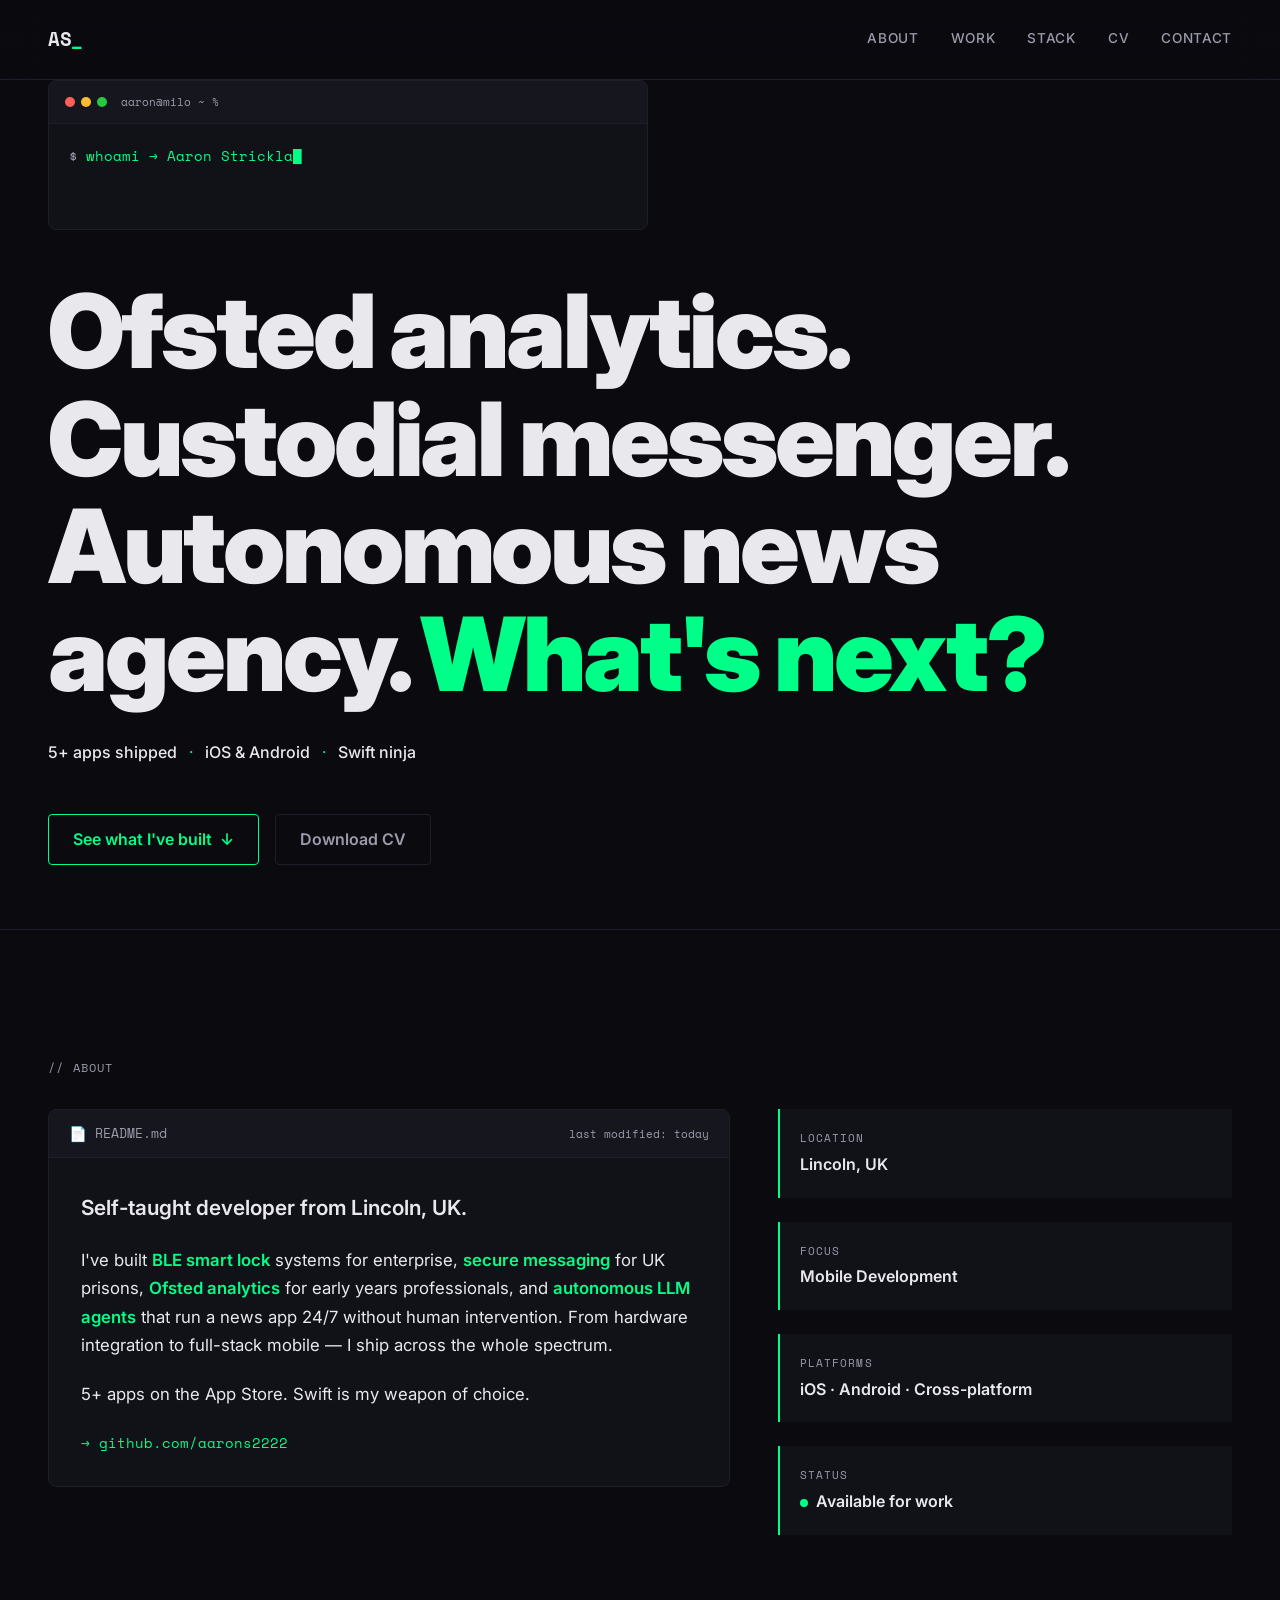
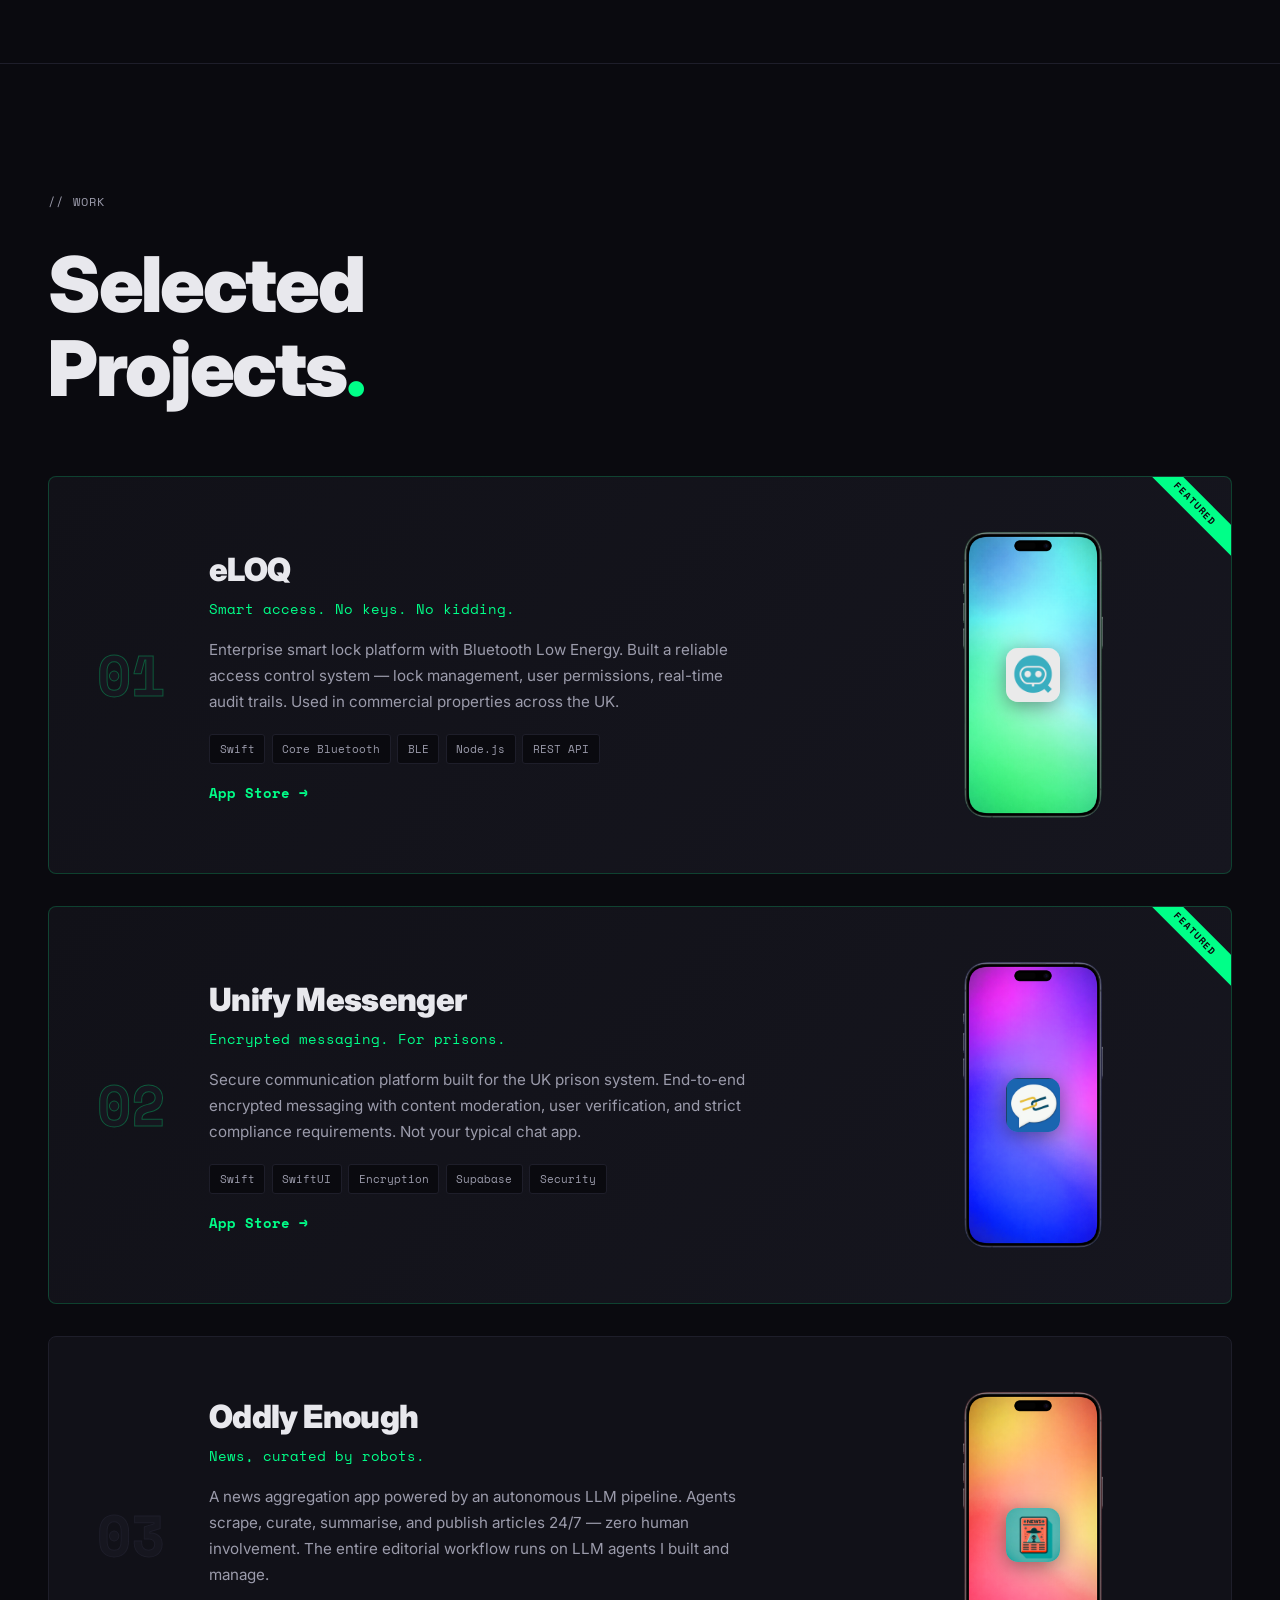
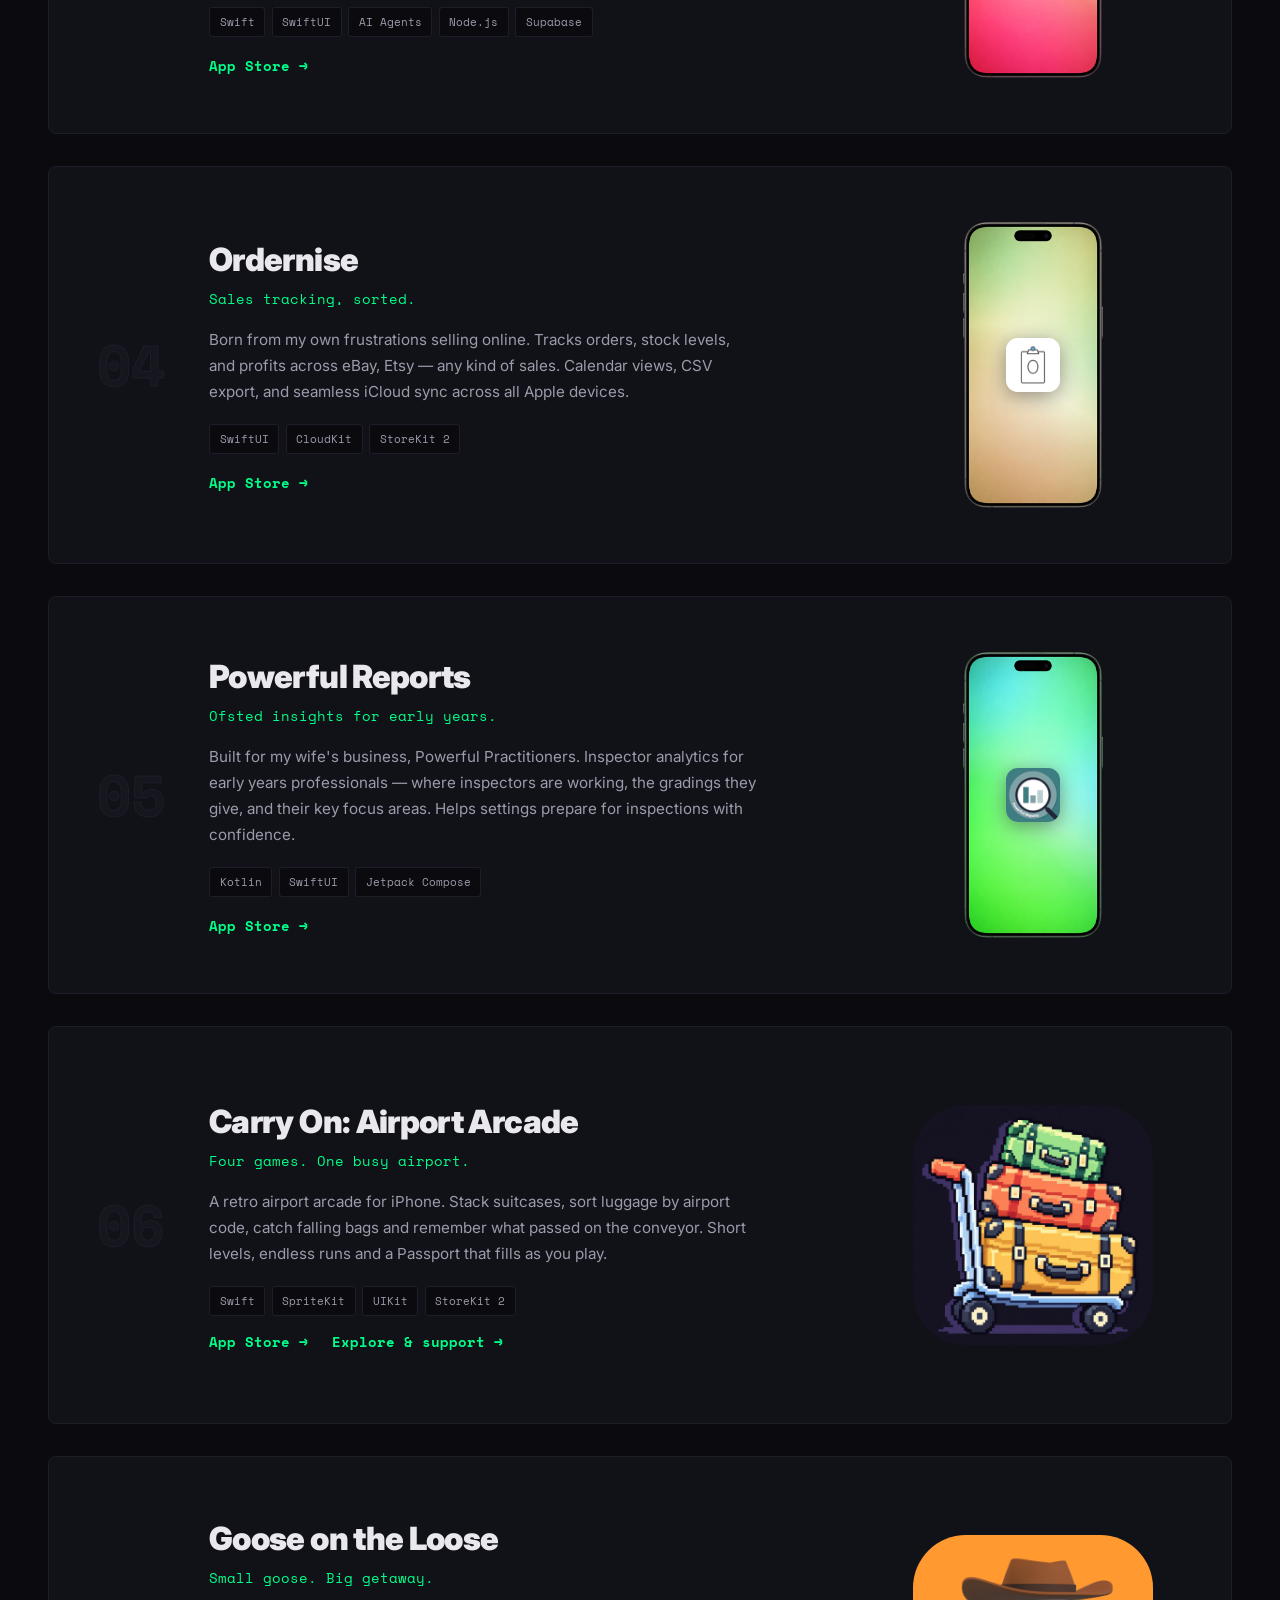
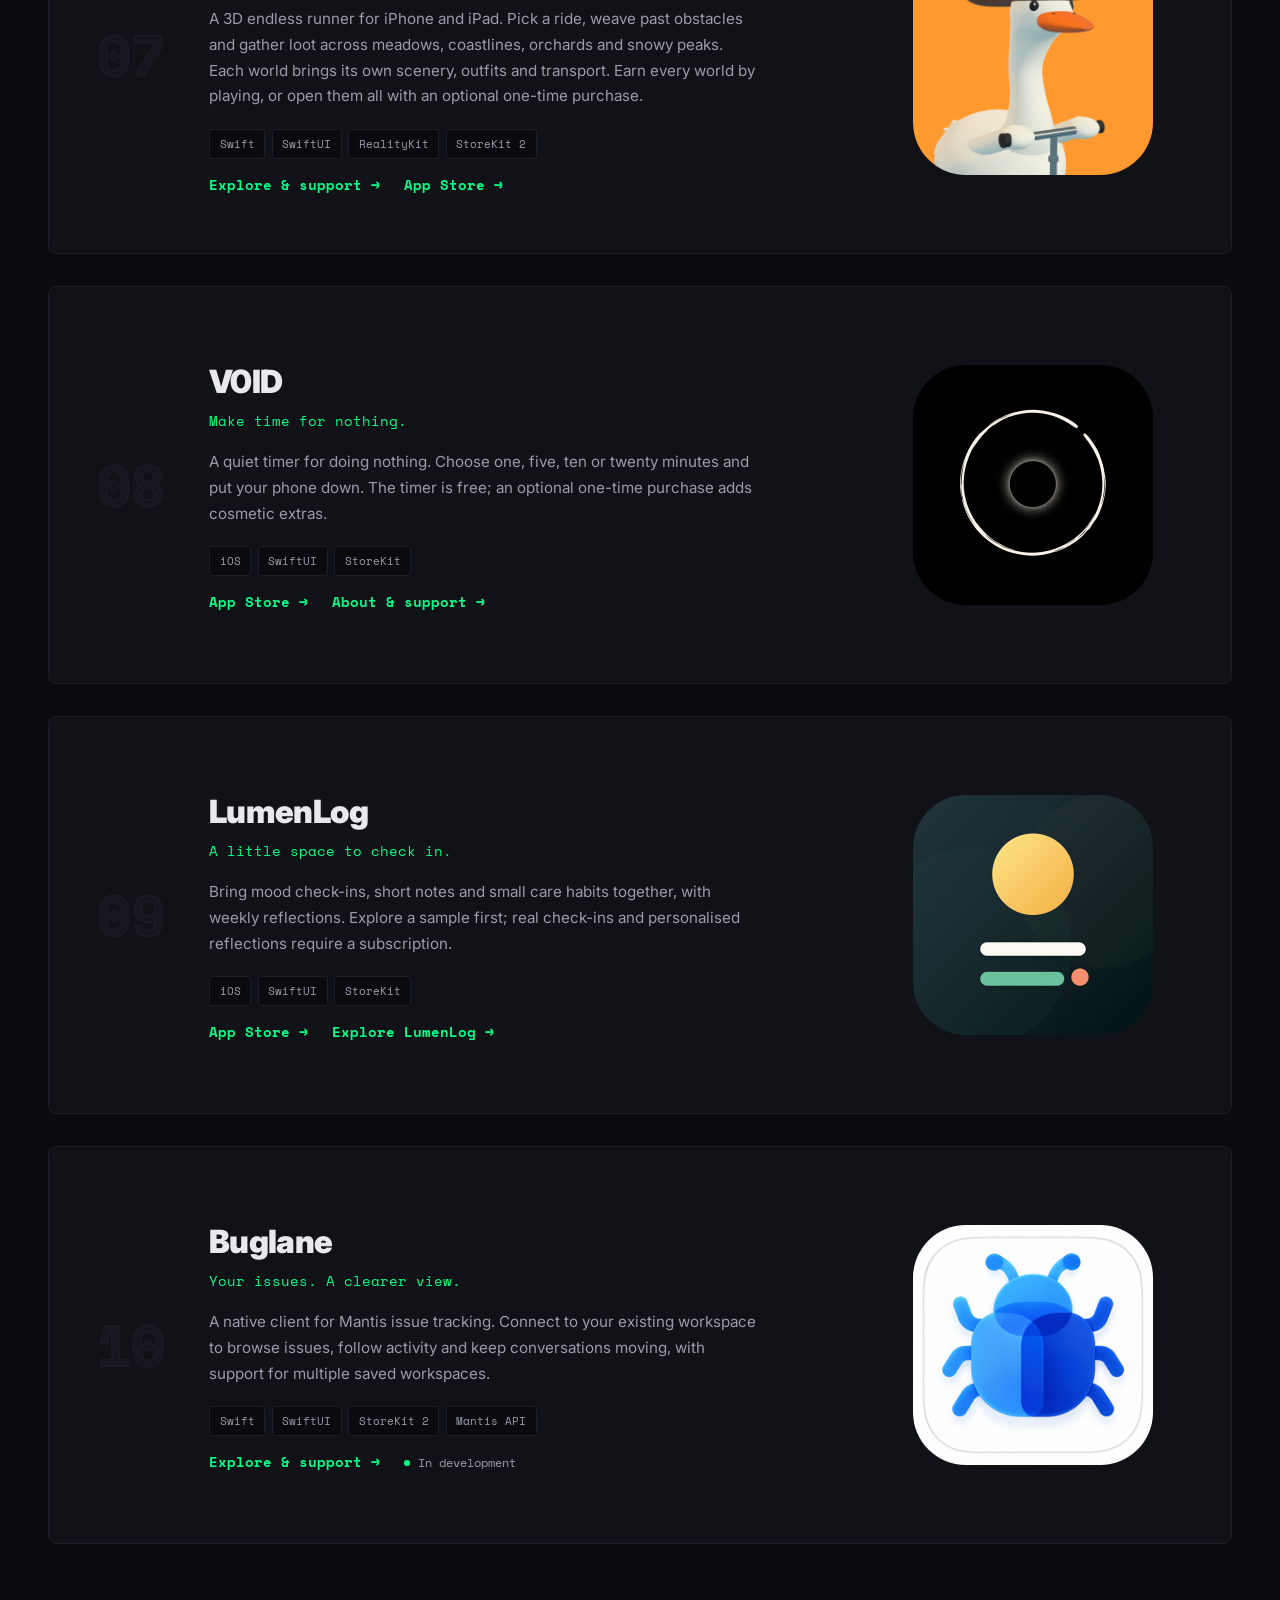
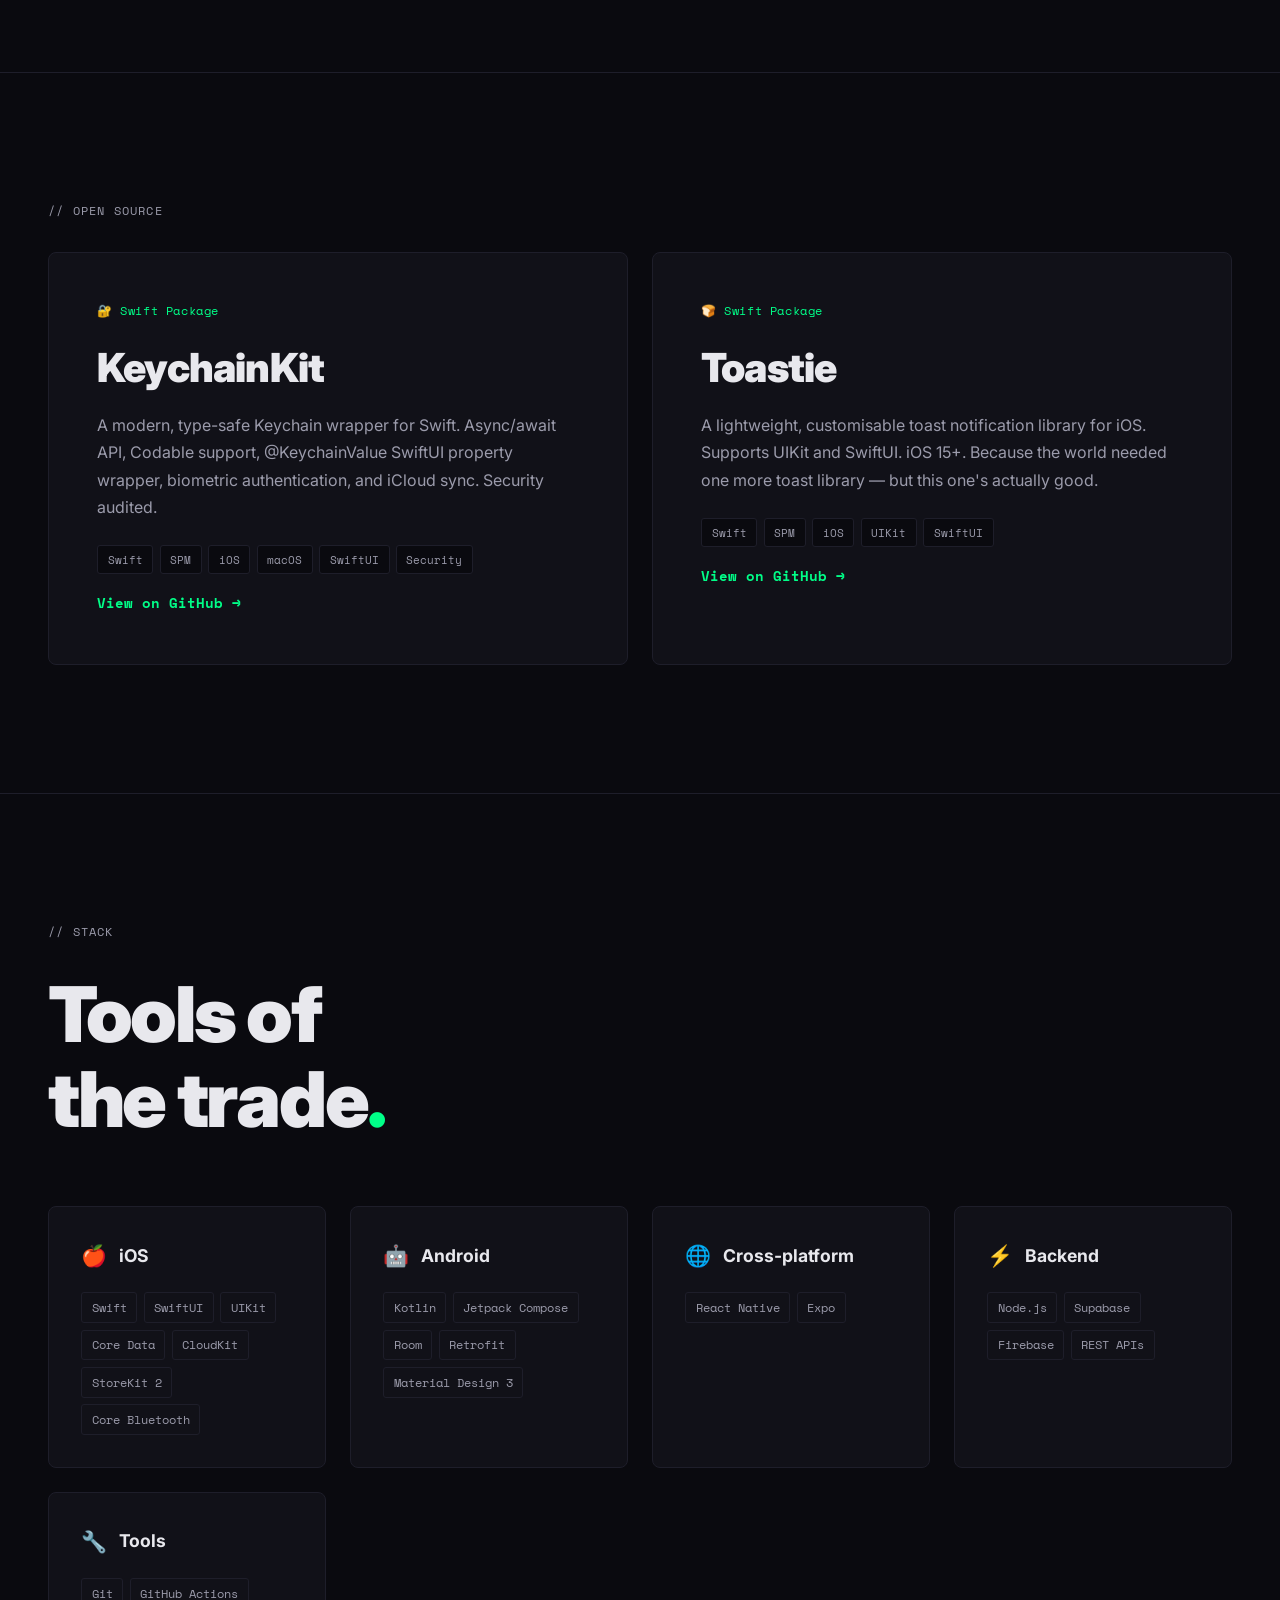
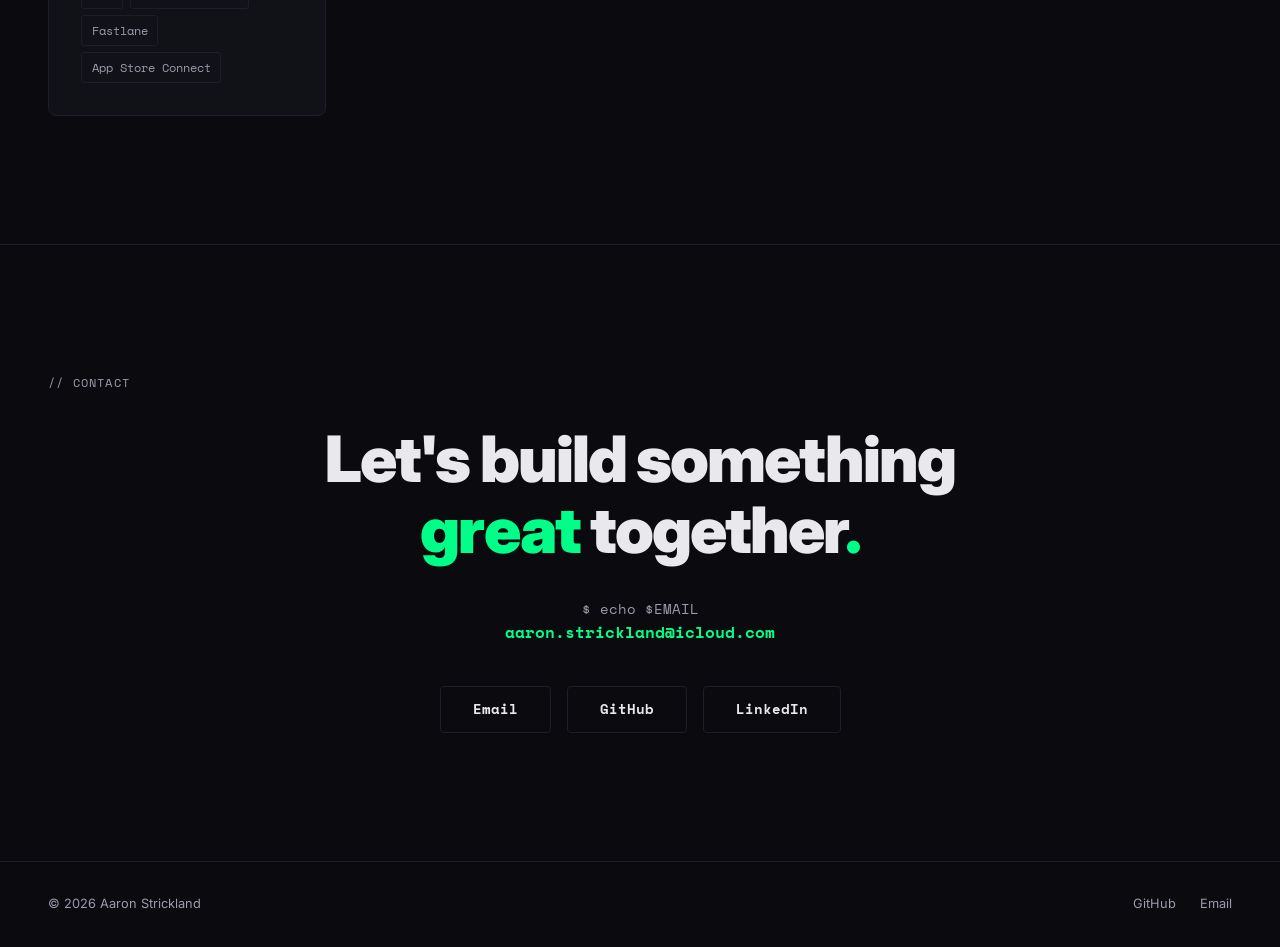
==== commit 1a432a28: "Turn V0ID support into an app discovery page" ====
--- a/index.html
+++ b/index.html
@@ -251,12 +251,12 @@
                         <span>iOS</span><span>SwiftUI</span><span>StoreKit</span>
                     </div>
                     <div class="project-actions">
-                        <a href="https://apps.apple.com/app/id6758951976" class="project-link">App Store →</a>
-                        <a href="/void/" class="project-link">Support →</a>
+                        <a href="https://apps.apple.com/app/apple-store/id6758951976?pt=1649180&amp;ct=v0id_web_site_202611&amp;mt=8" class="project-link">App Store →</a>
+                        <a href="/void/" class="project-link">About &amp; support →</a>
                     </div>
                 </div>
                 <div class="project-img project-img--app-icon">
-                    <a href="/void/" aria-label="V0ID support">
+                    <a href="/void/" aria-label="Explore V0ID and get support">
                         <img src="/images/v0id-icon.png" alt="" width="240" height="240" loading="lazy">
                     </a>
                 </div>
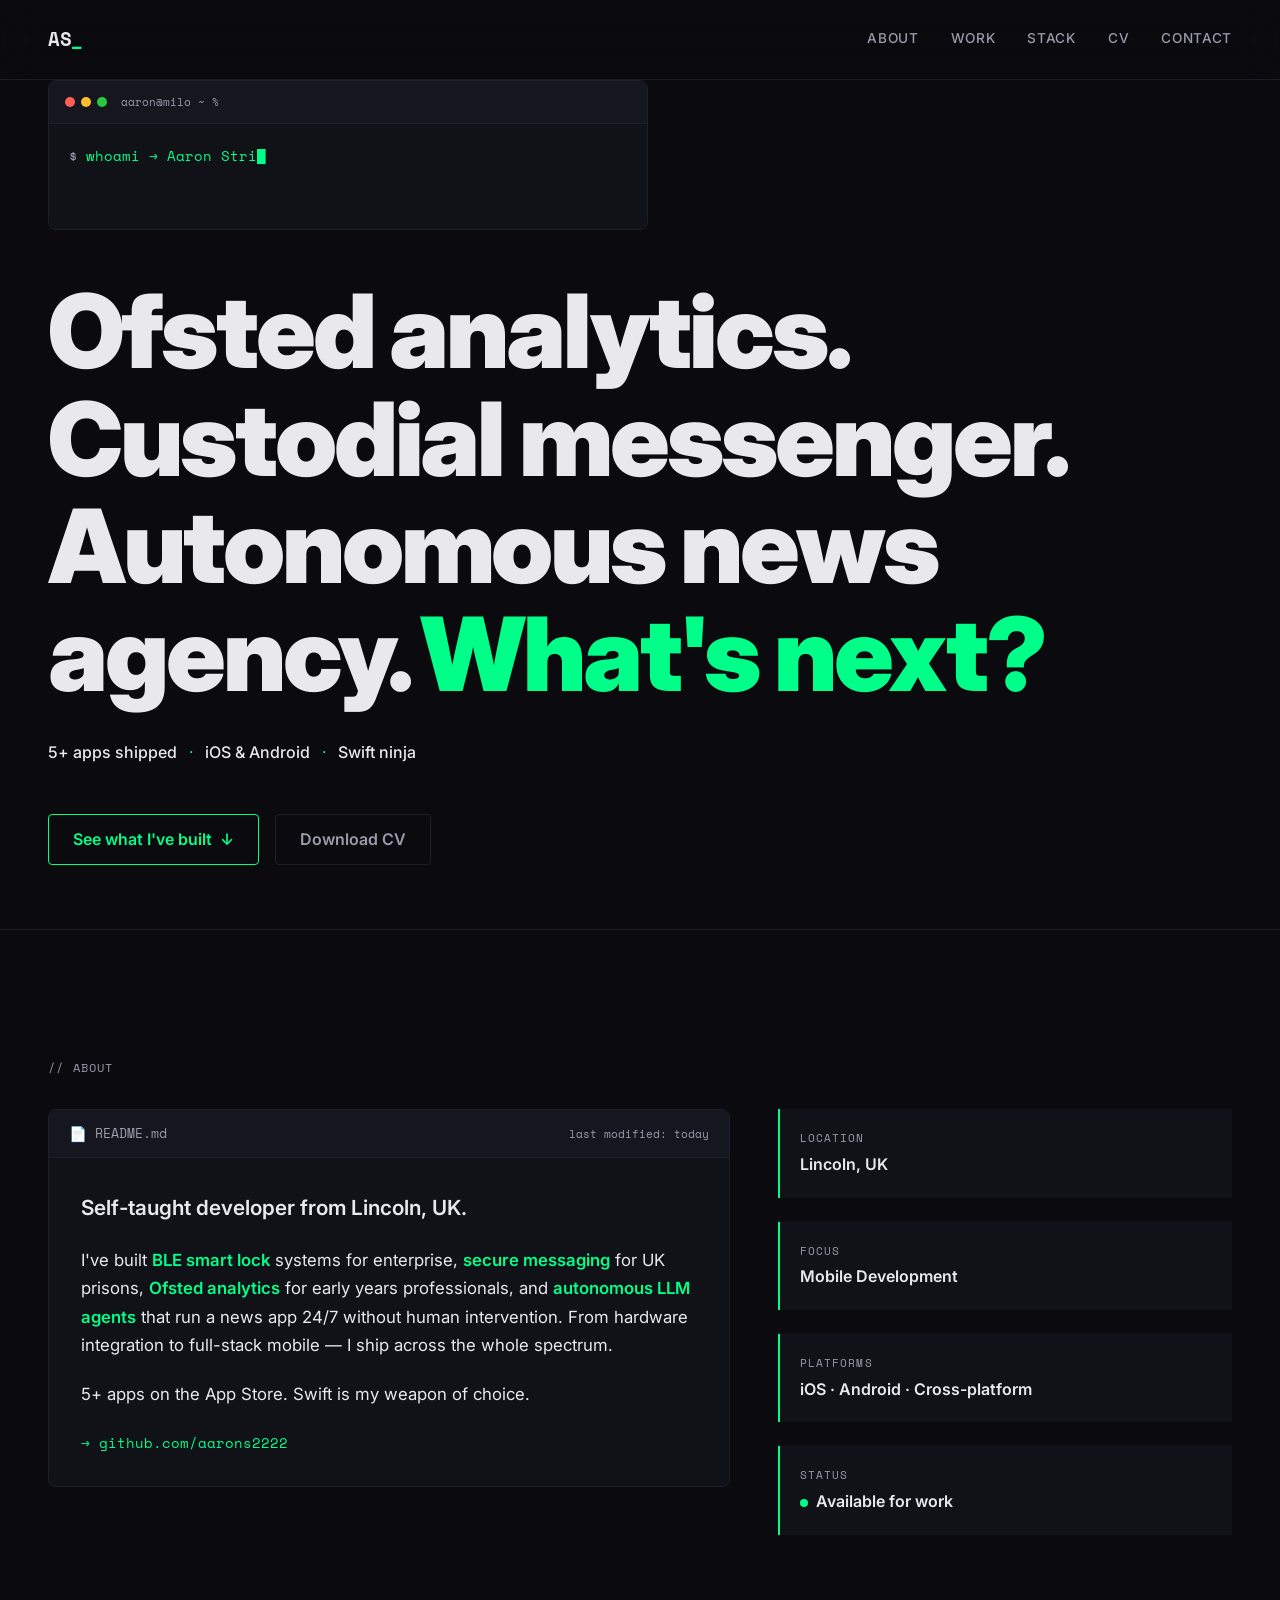
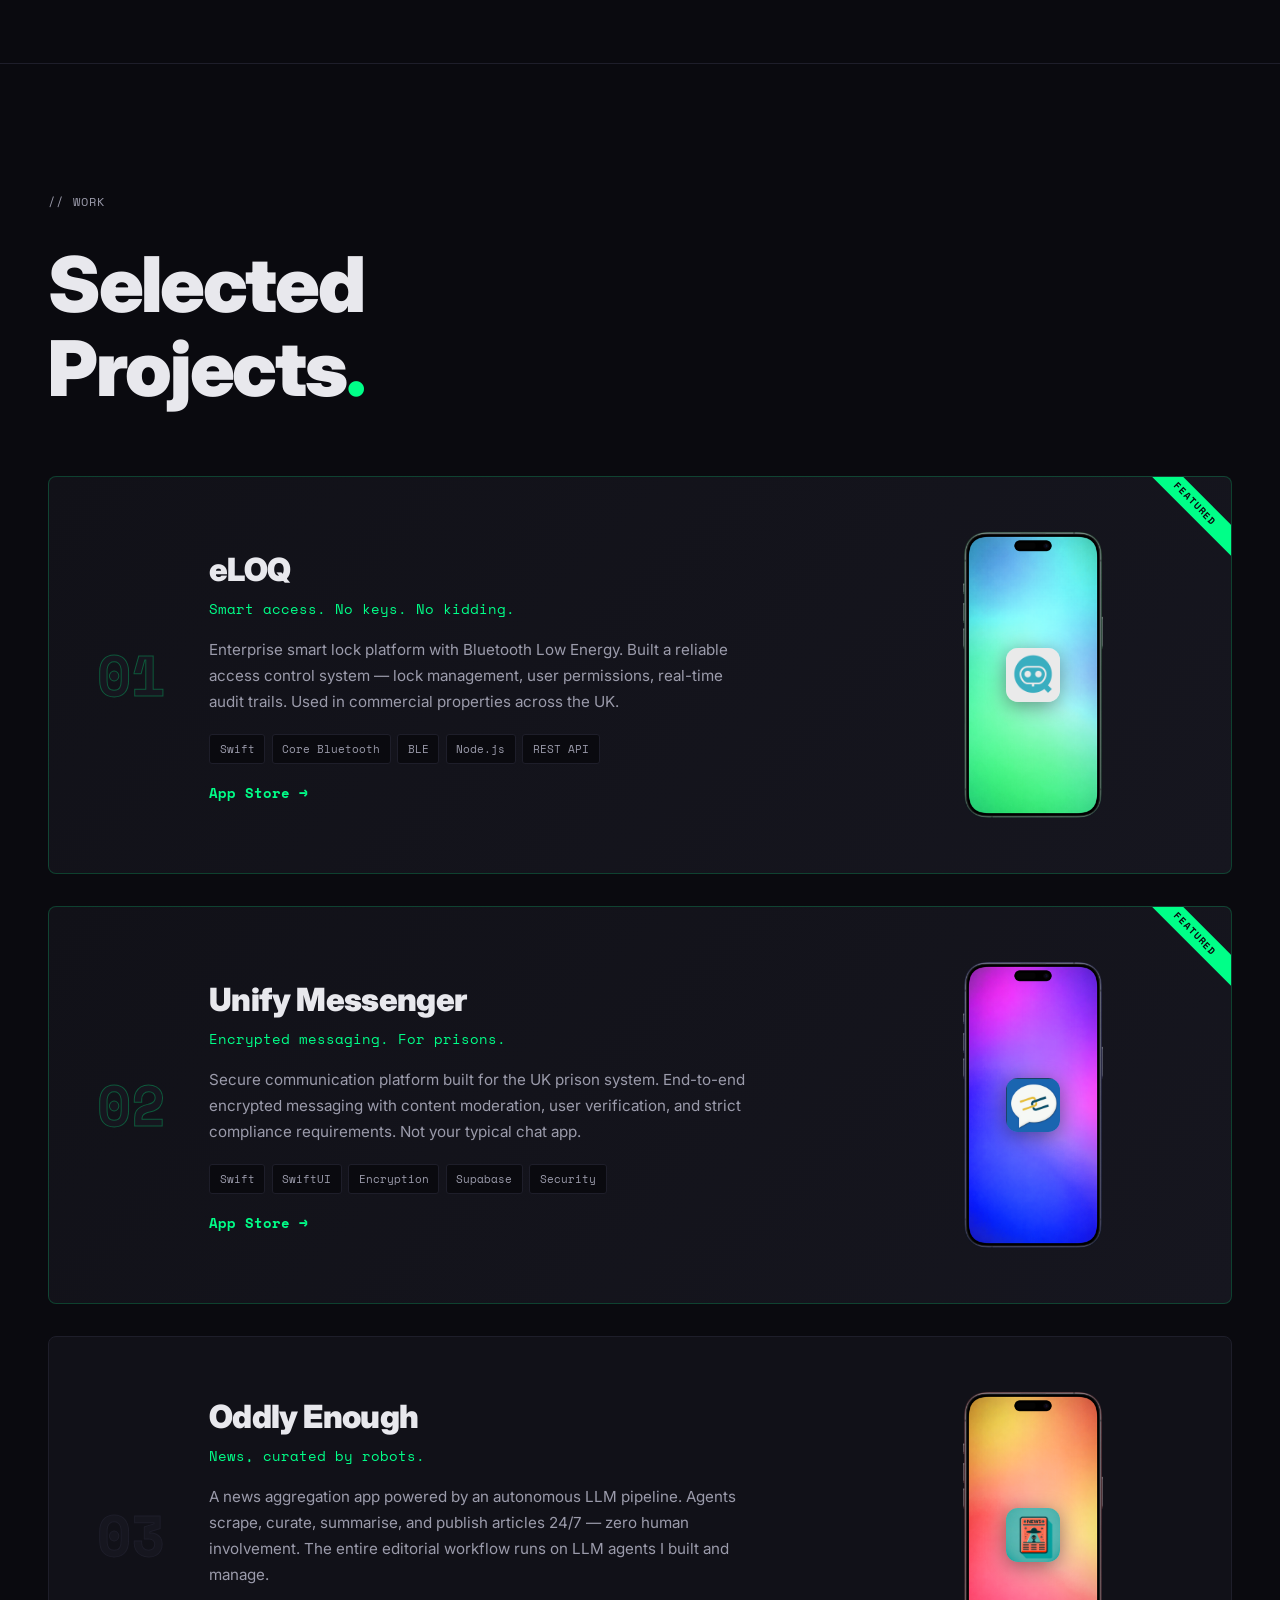
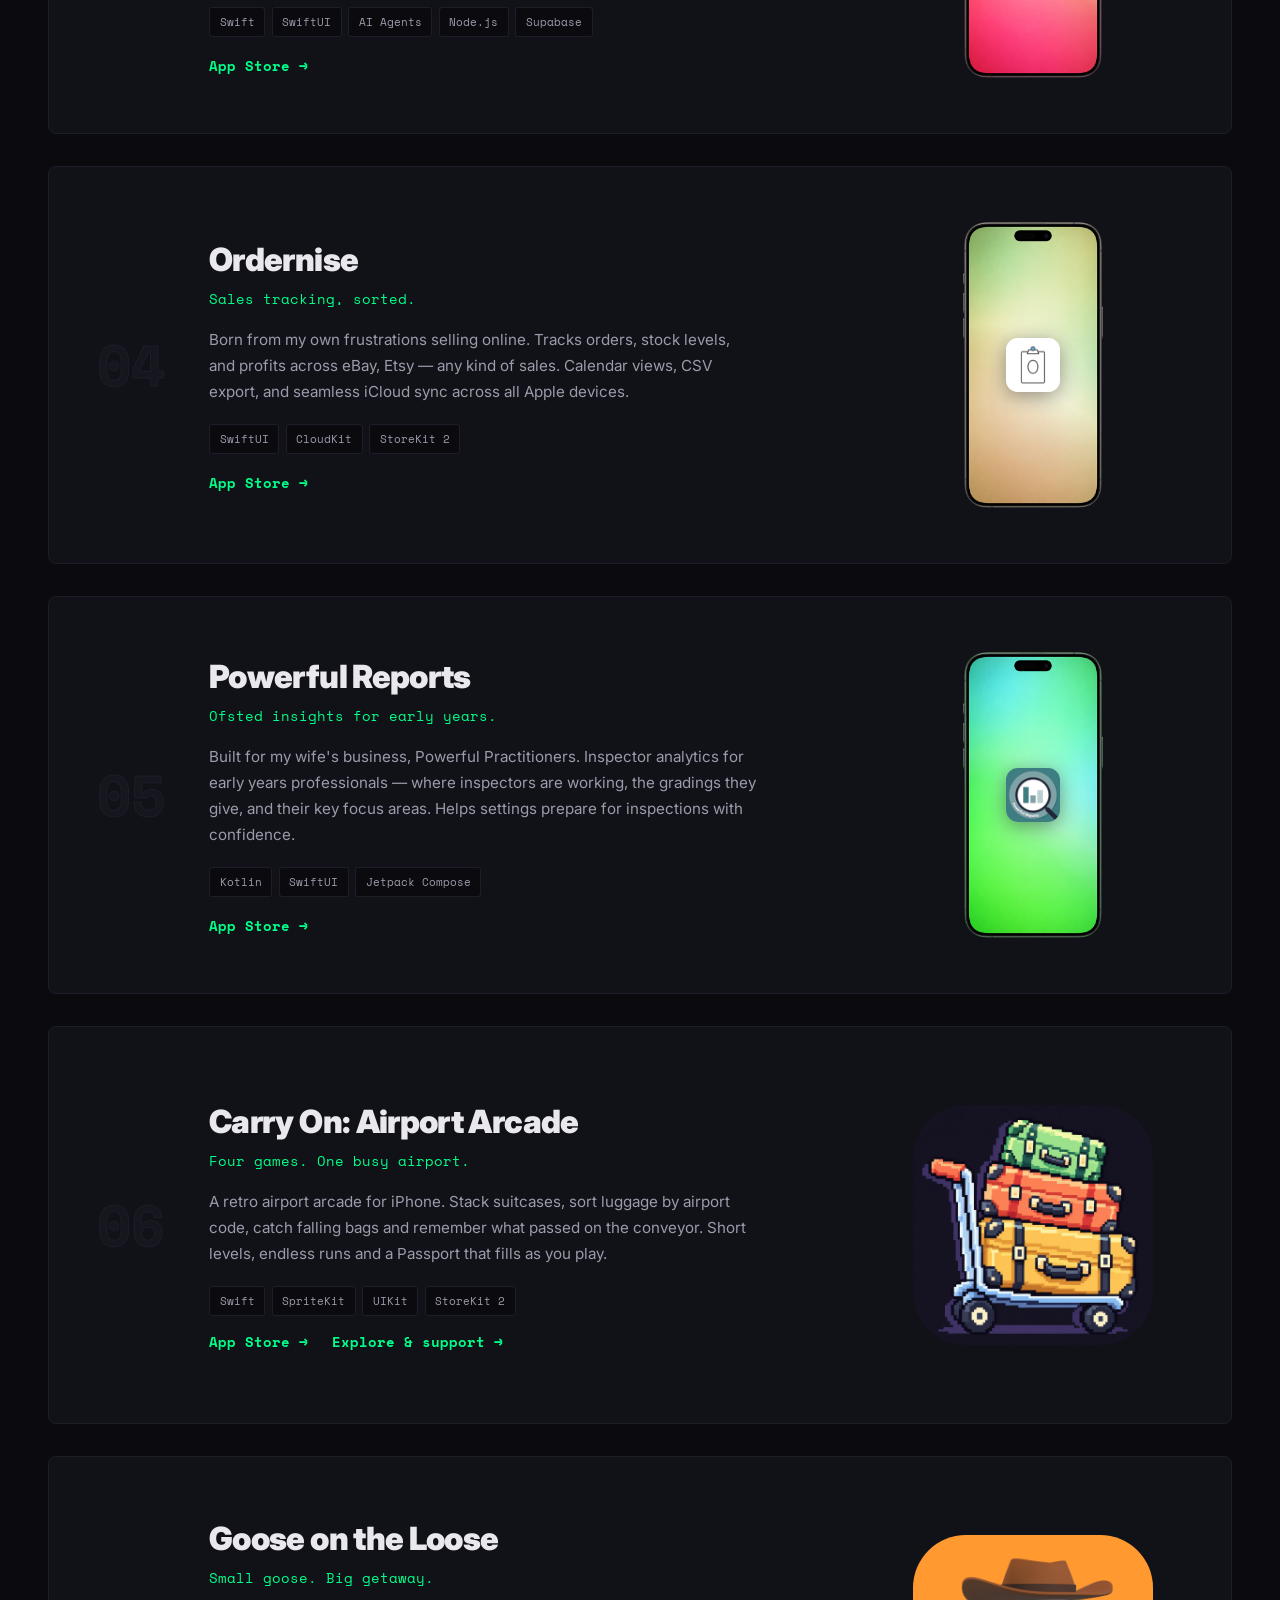
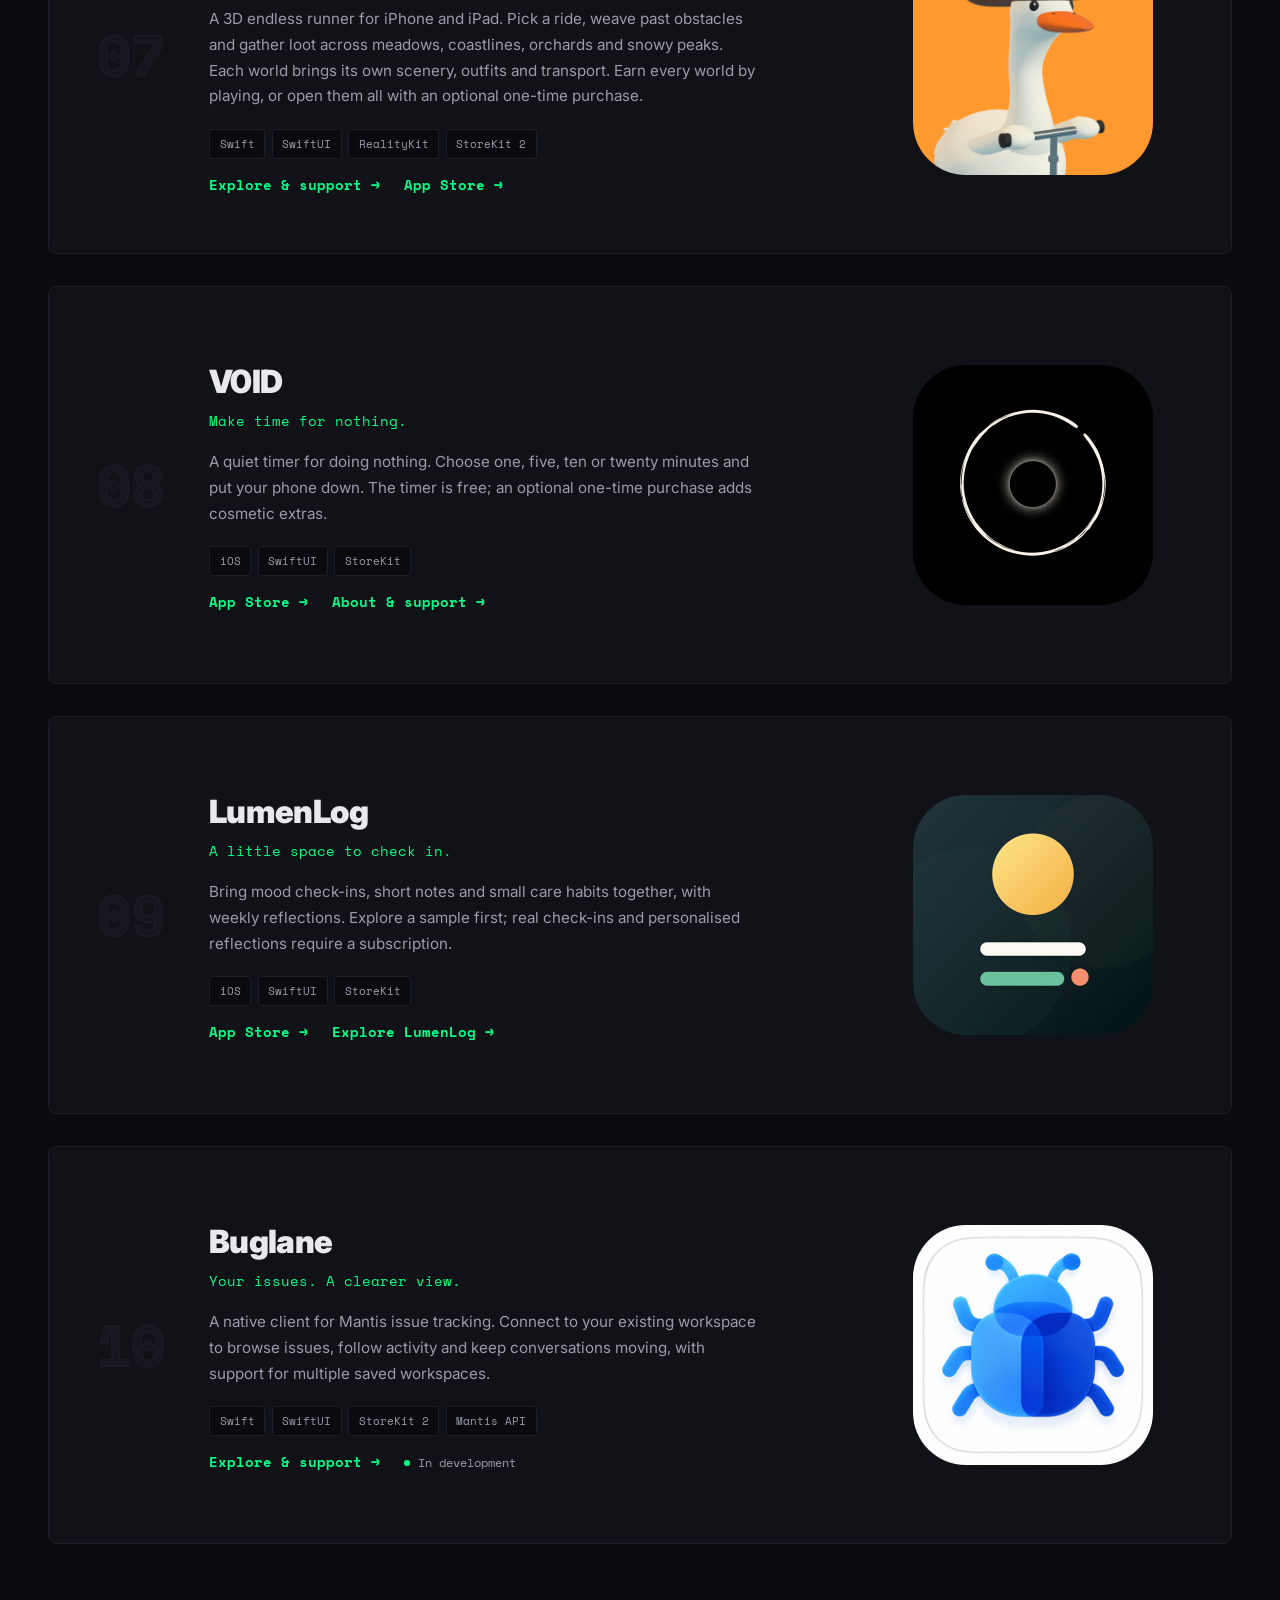
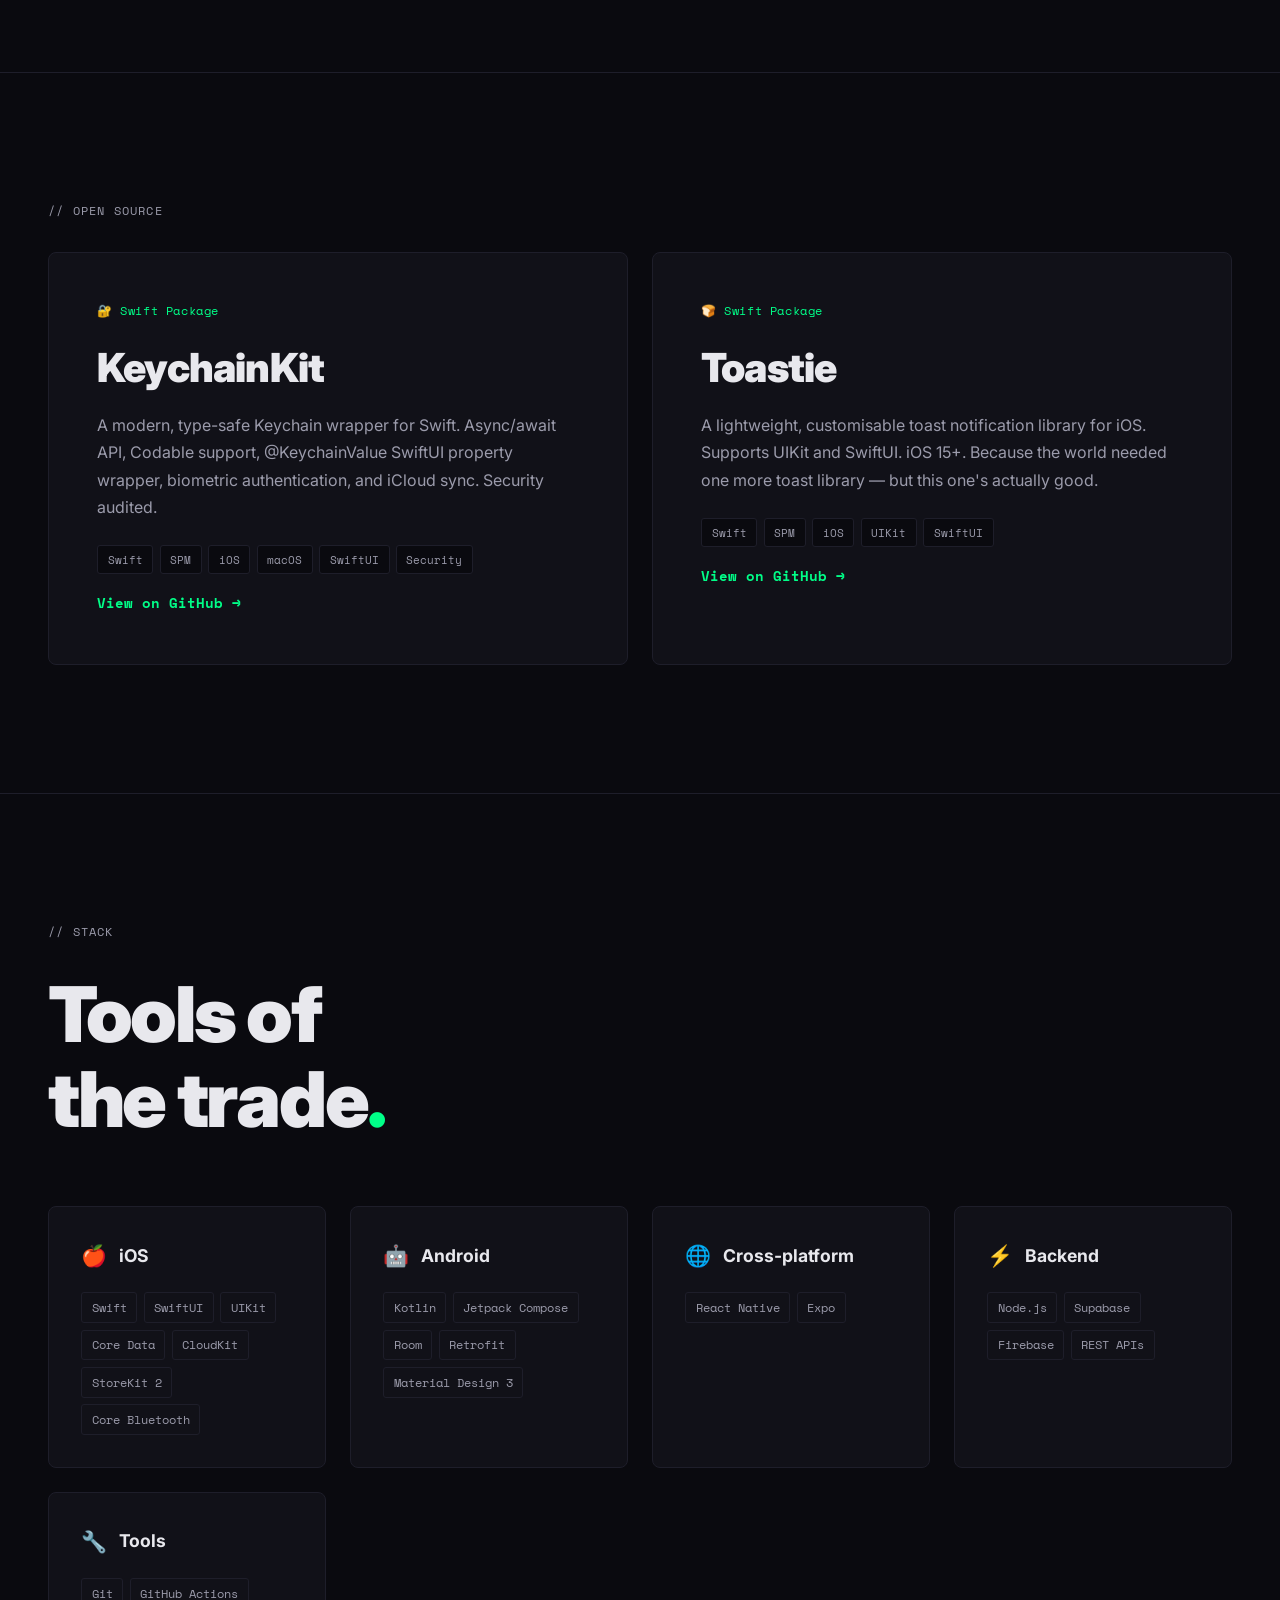
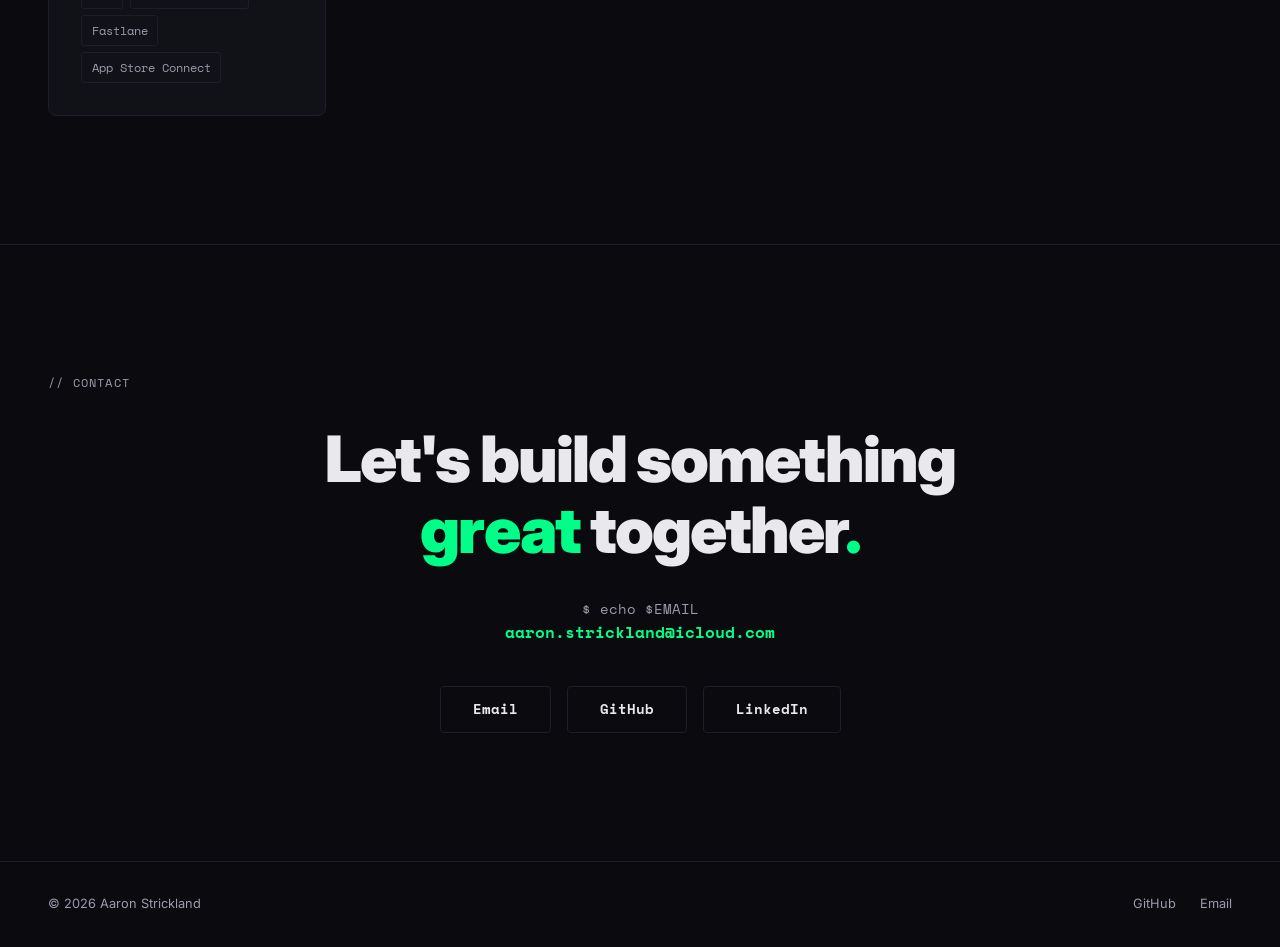
==== commit aa6ff11e: "Track website referrals for Goose and Carry On" ====
--- a/index.html
+++ b/index.html
@@ -211,7 +211,7 @@
                         <span>Swift</span><span>SpriteKit</span><span>UIKit</span><span>StoreKit 2</span>
                     </div>
                     <div class="project-actions">
-                        <a href="https://apps.apple.com/app/id6824593937" class="project-link">App Store →</a>
+                        <a href="https://apps.apple.com/app/apple-store/id6824593937?pt=1649180&amp;ct=carry_web_site_202611&amp;mt=8" class="project-link">App Store →</a>
                         <a href="/carry-on/" class="project-link">Explore &amp; support →</a>
                     </div>
                 </div>
@@ -231,7 +231,7 @@
                     </div>
                     <div class="project-actions">
                         <a href="/goose/" class="project-link">Explore &amp; support →</a>
-                        <a href="https://apps.apple.com/app/id6825422011" class="project-link">App Store →</a>
+                        <a href="https://apps.apple.com/app/apple-store/id6825422011?pt=1649180&amp;ct=goose_web_site_202611&amp;mt=8" class="project-link">App Store →</a>
                     </div>
                 </div>
                 <div class="project-img project-img--goose">
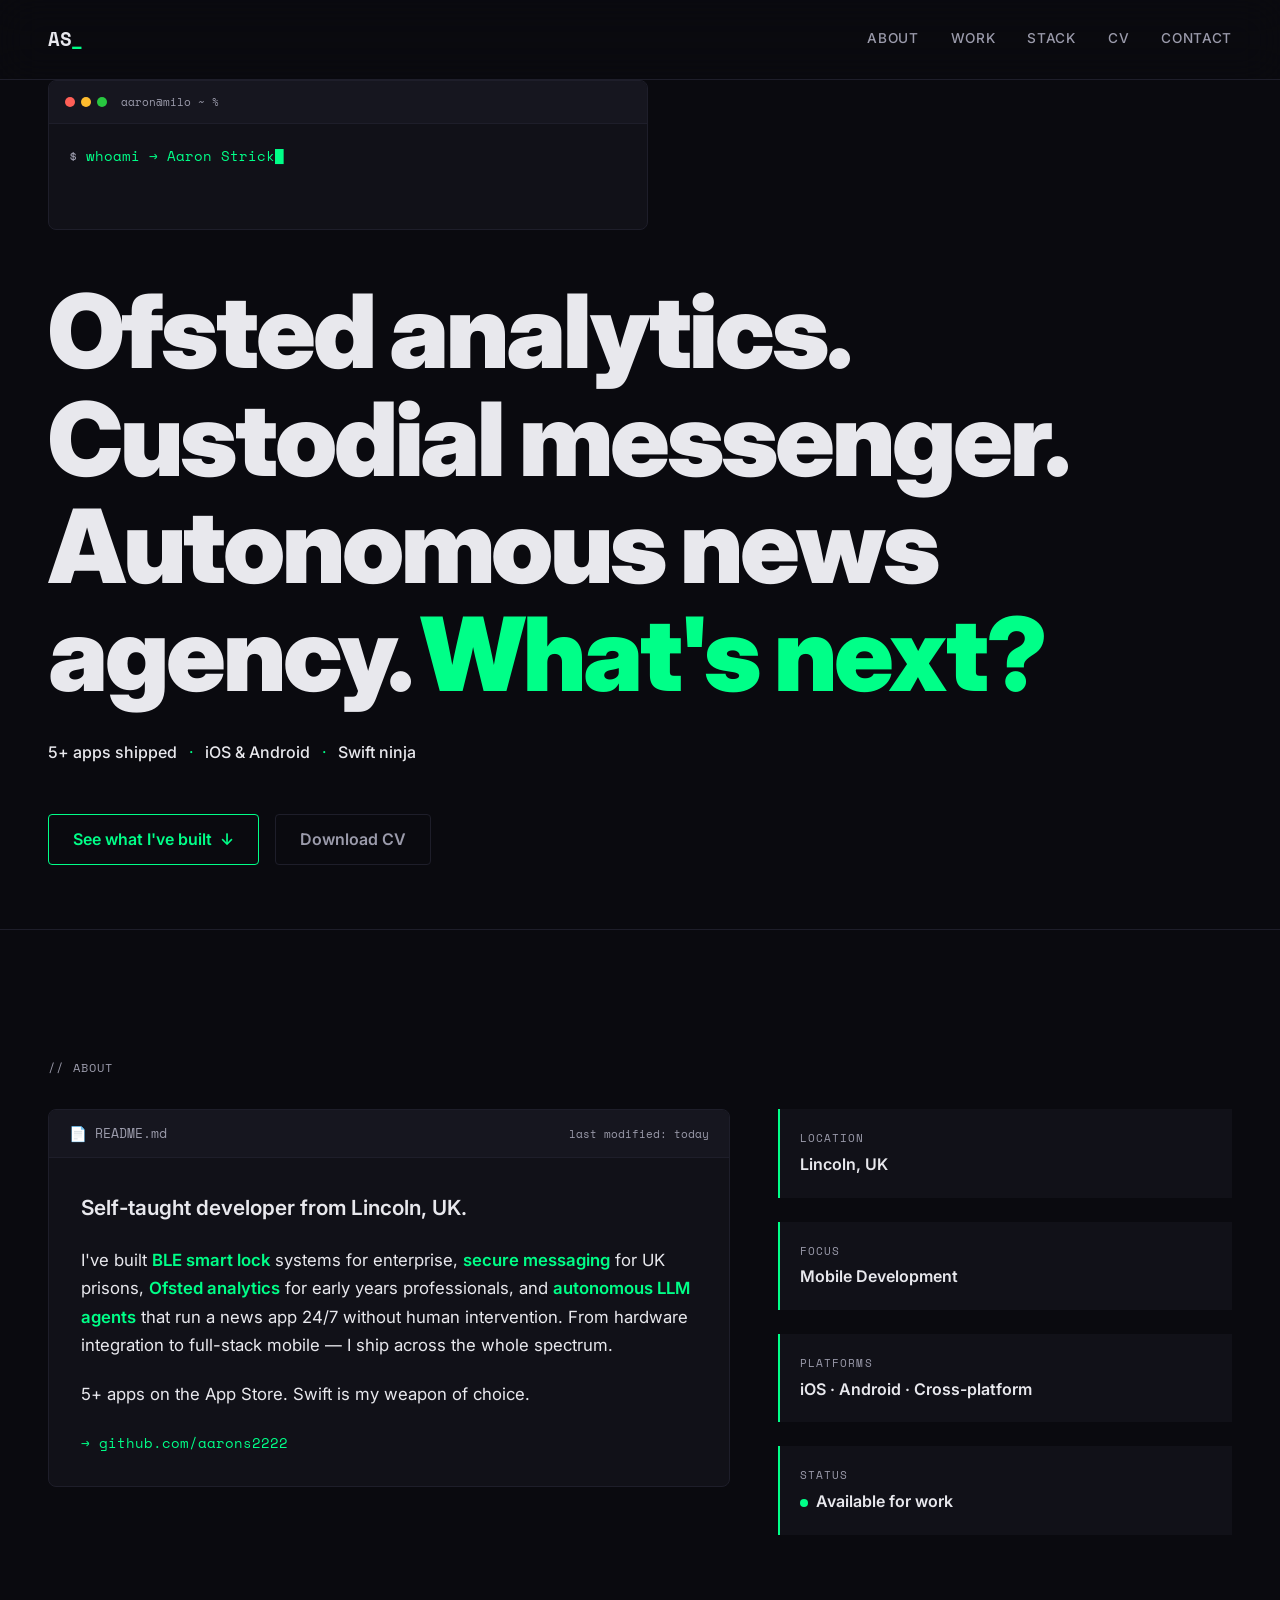
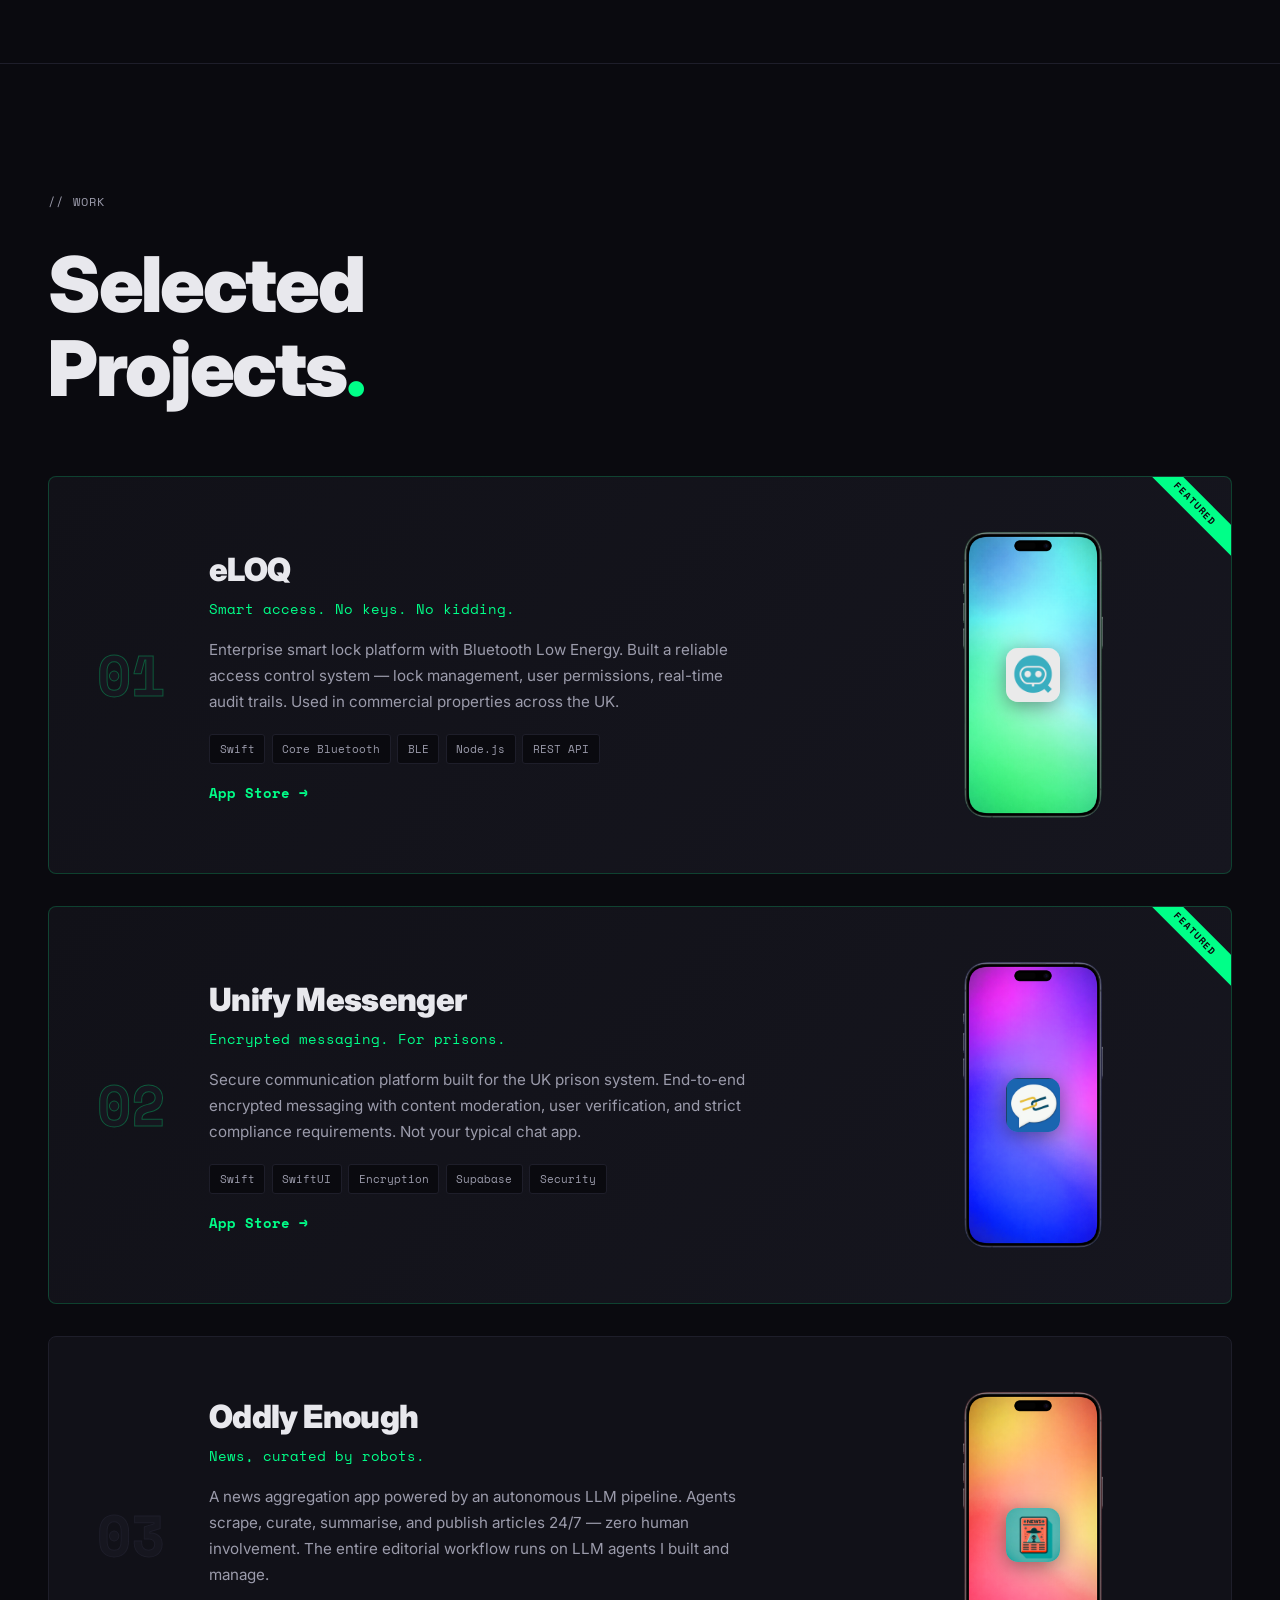
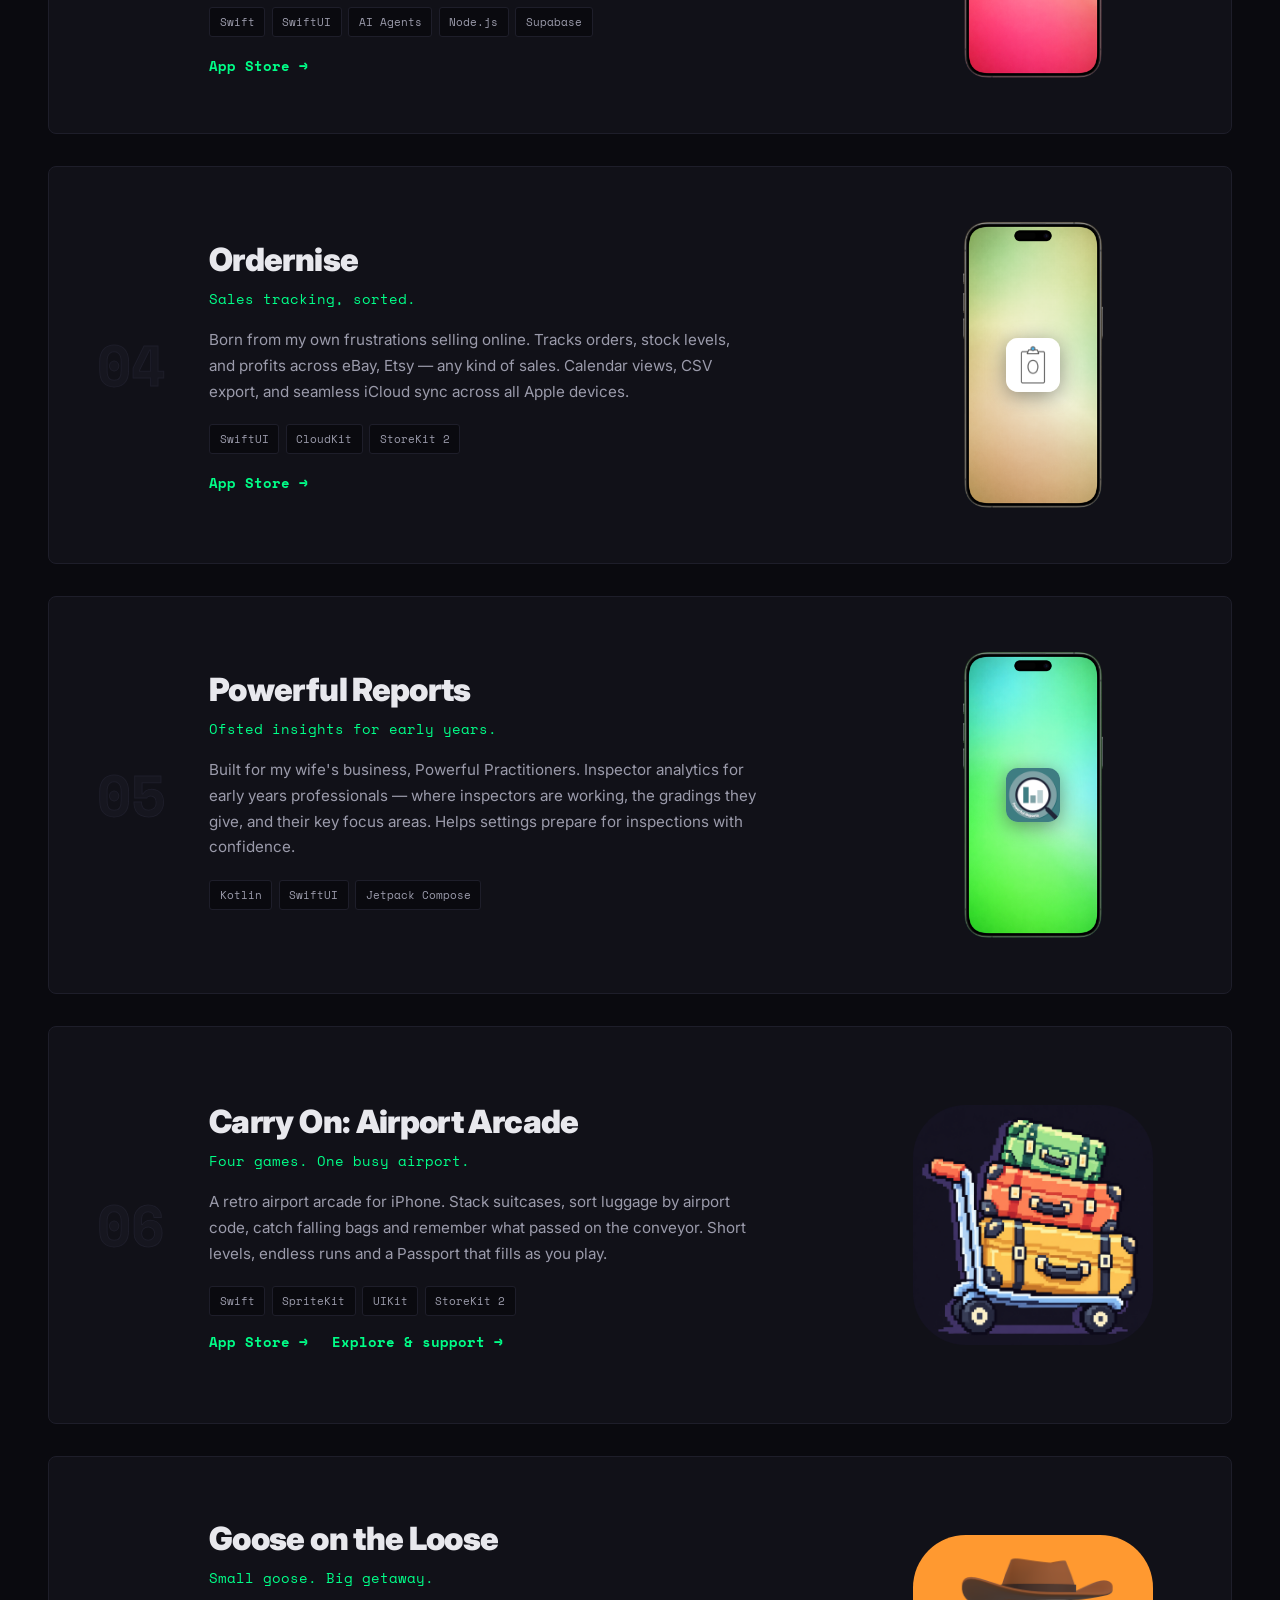
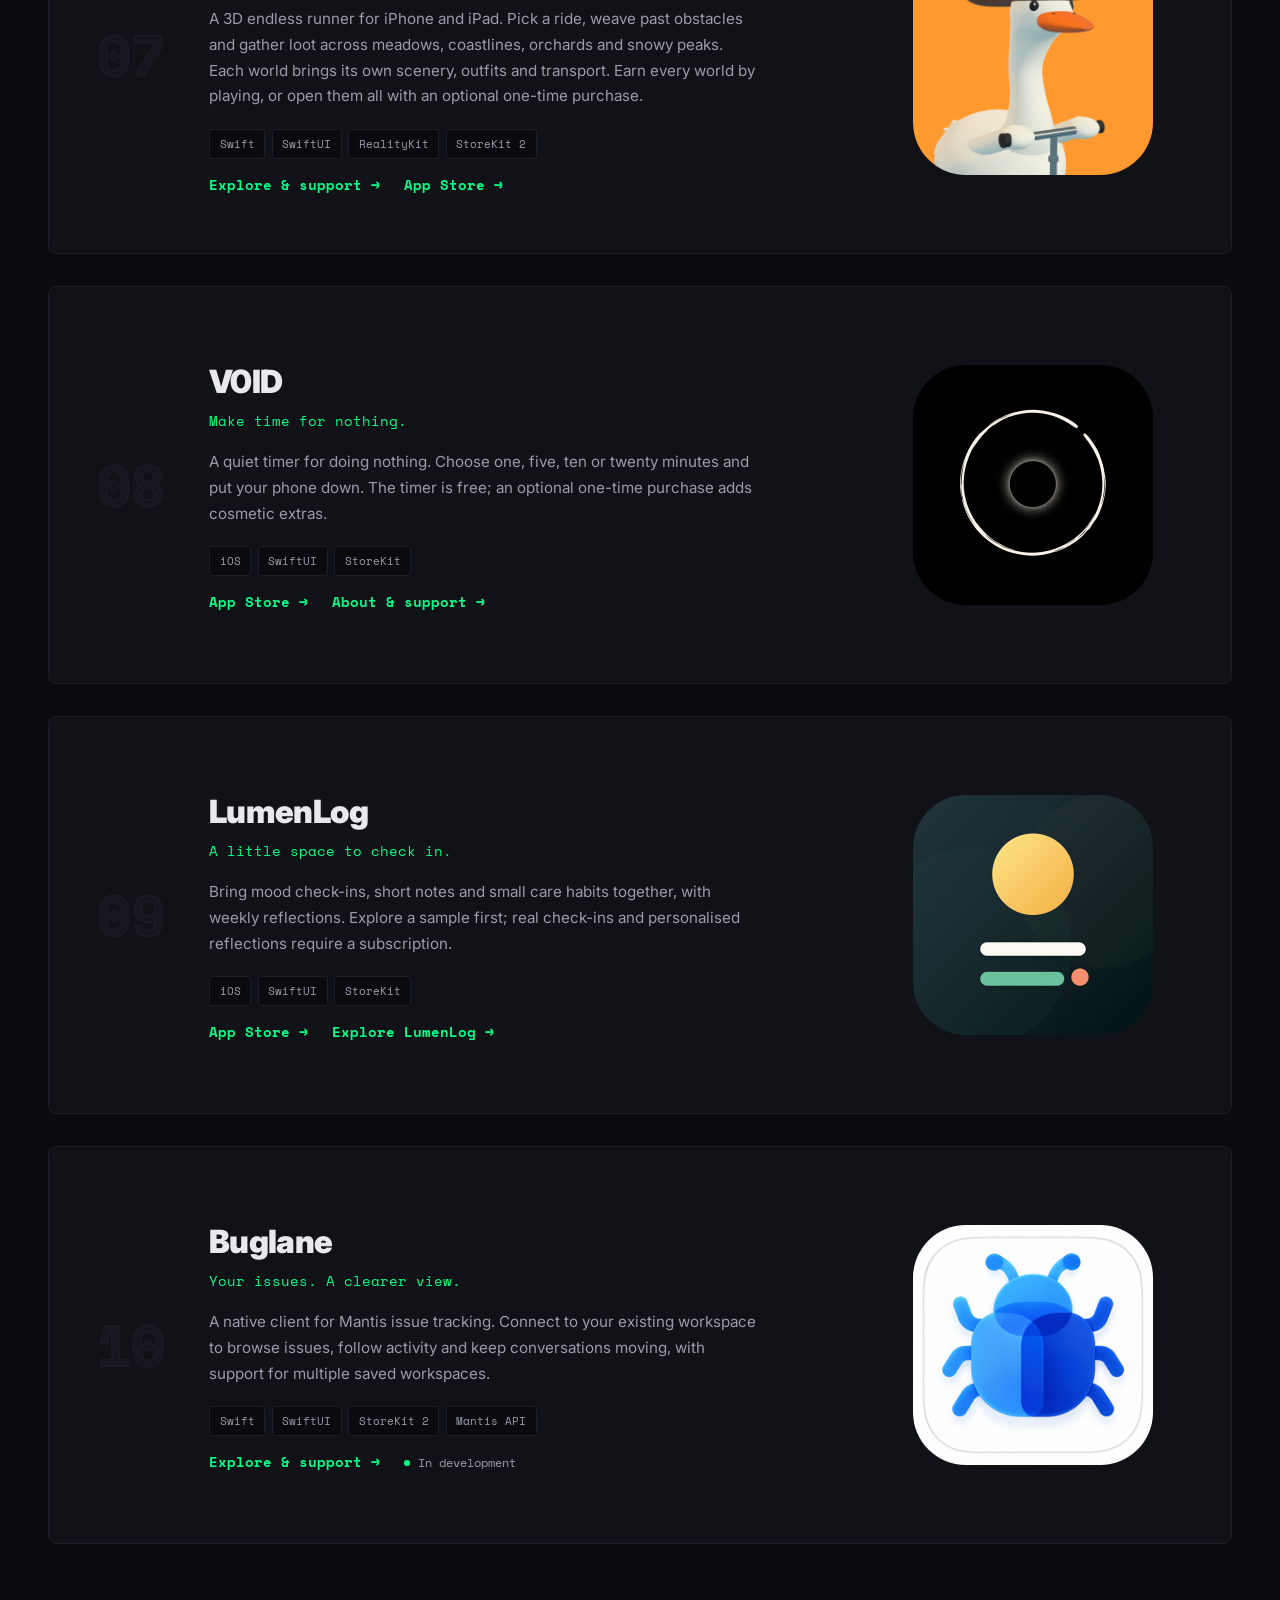
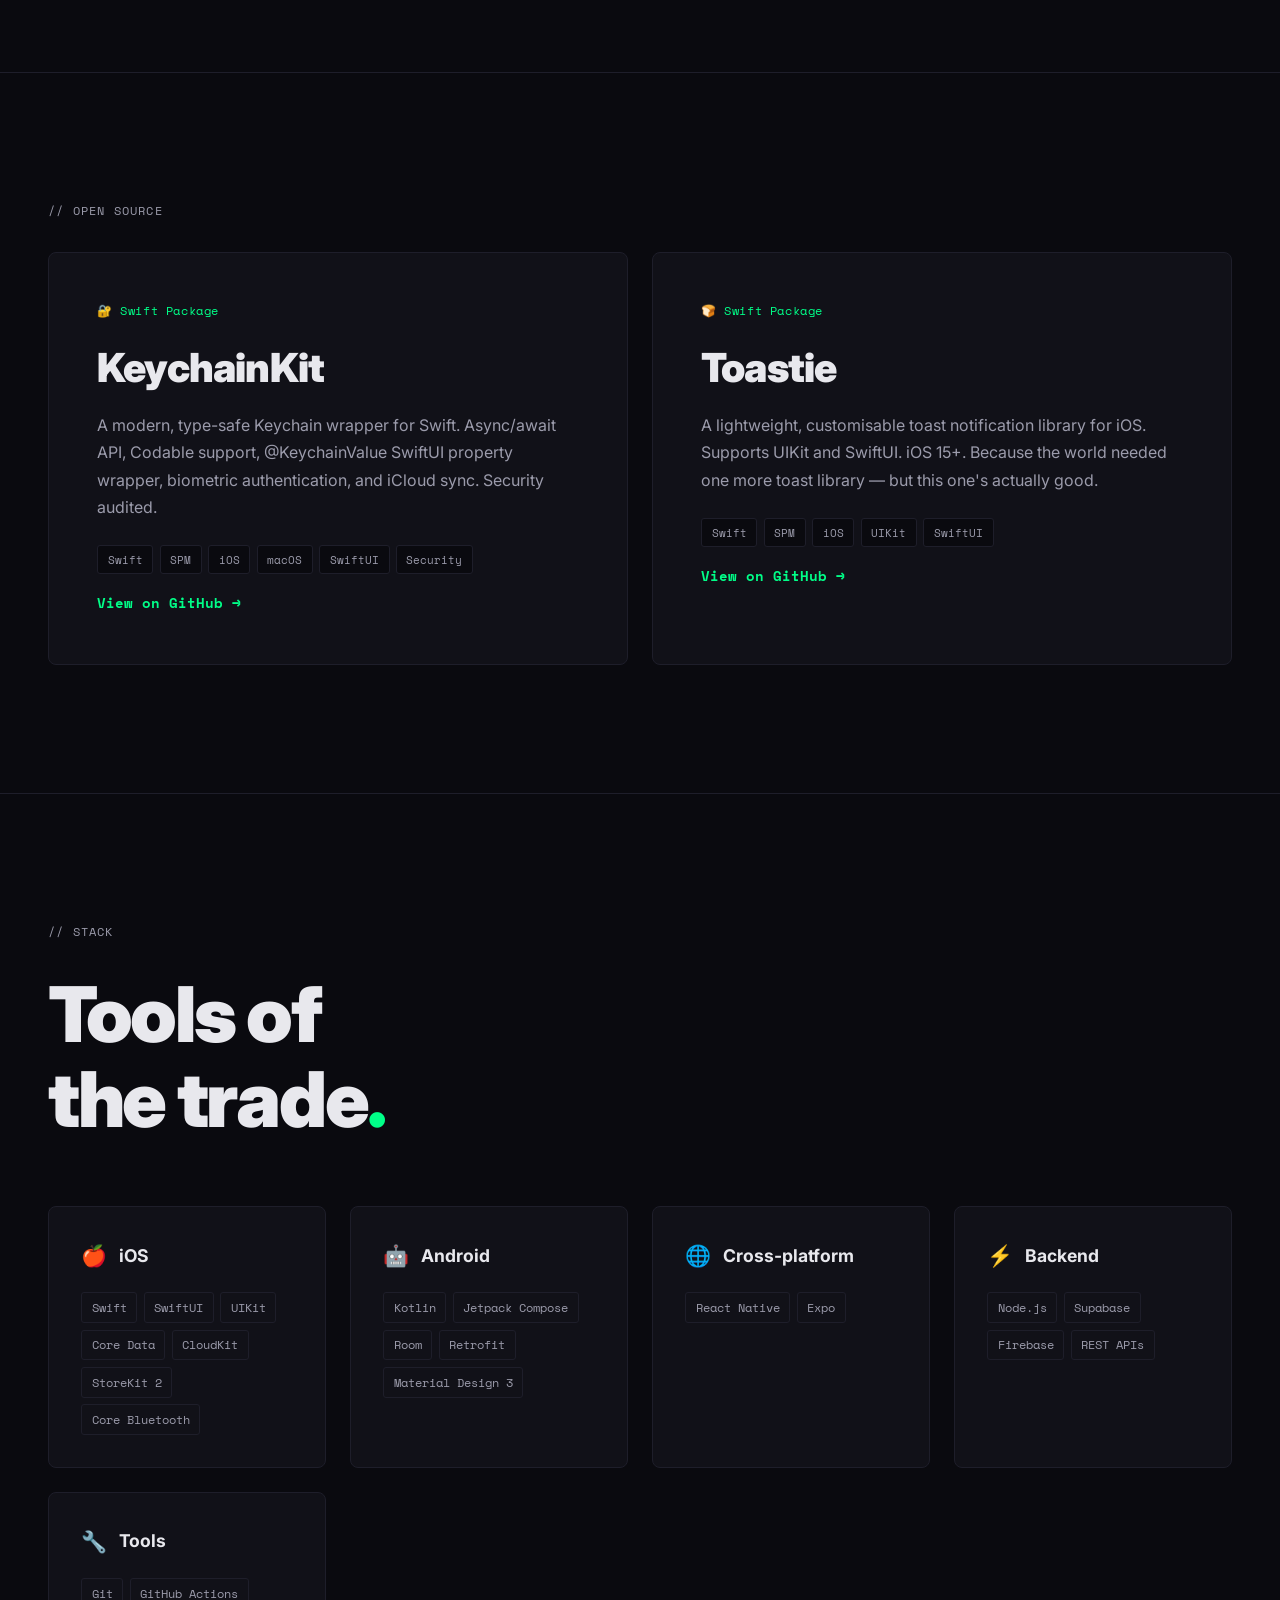
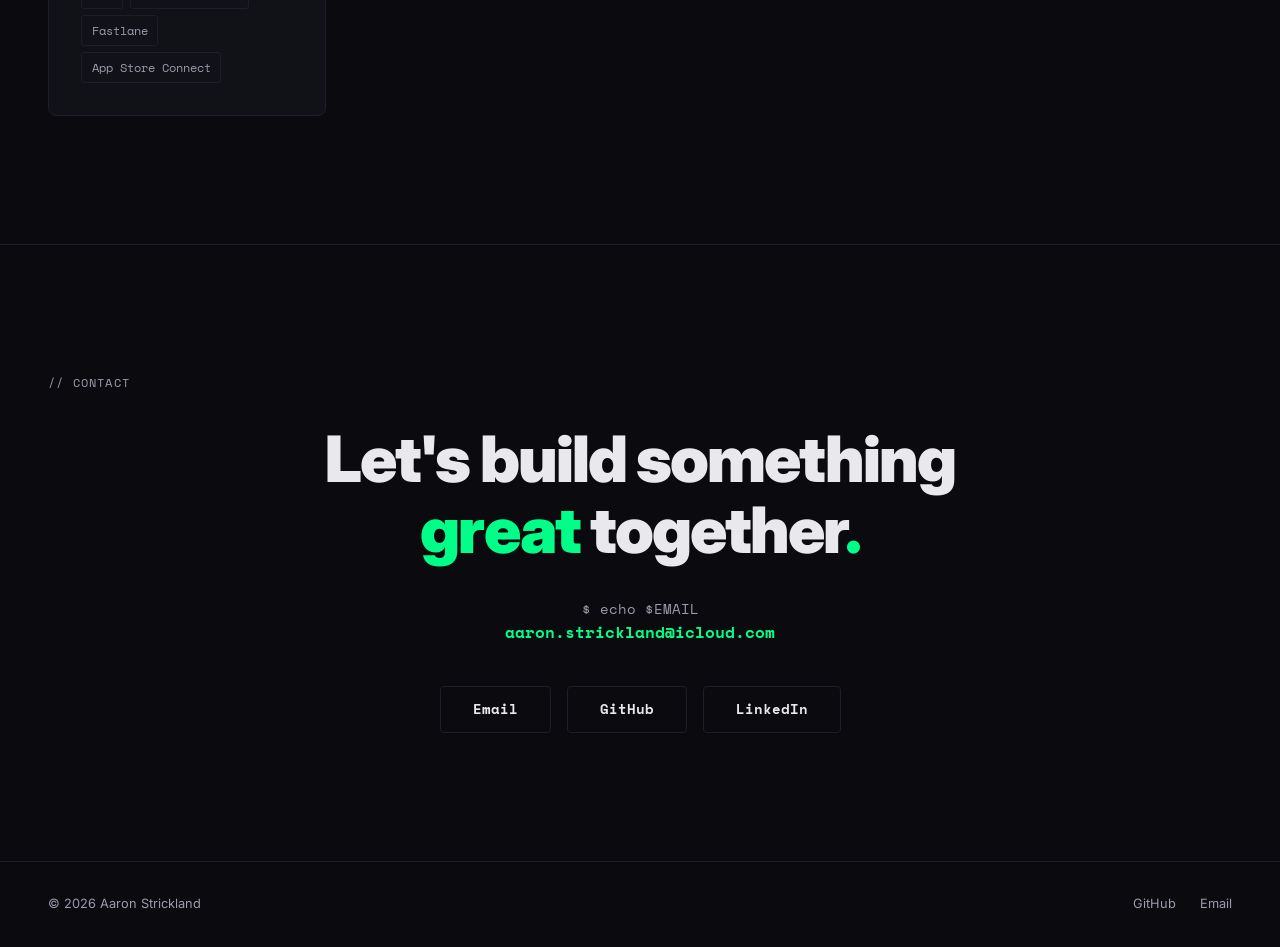
==== commit d47b47fa: "Remove unavailable Powerful Reports store link" ====
--- a/index.html
+++ b/index.html
@@ -191,7 +191,6 @@
                     <div class="project-tech">
                         <span>Kotlin</span><span>SwiftUI</span><span>Jetpack Compose</span>
                     </div>
-                    <a href="https://apps.apple.com/gb/app/powerful-reports/id6738889825" target="_blank" rel="noopener" class="project-link">App Store →</a>
                 </div>
                 <div class="project-img">
                     <div class="phone-frame">
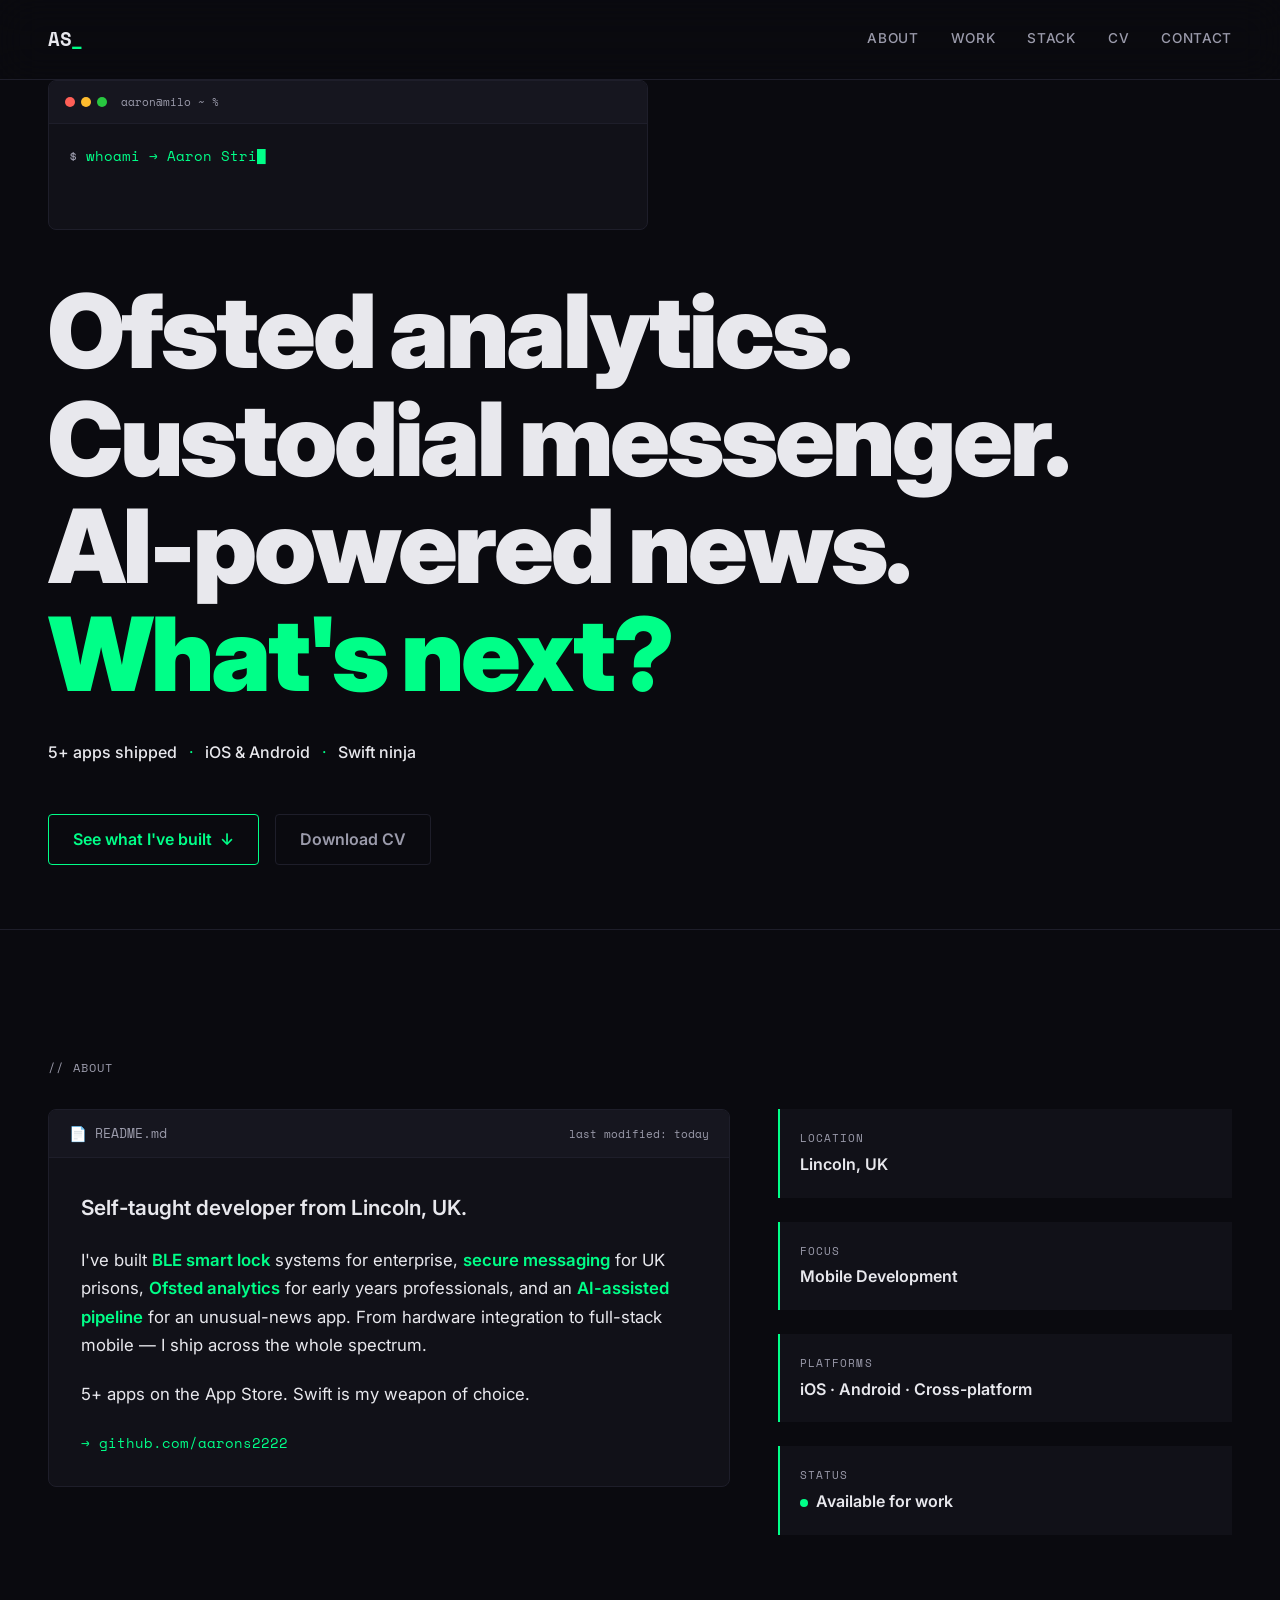
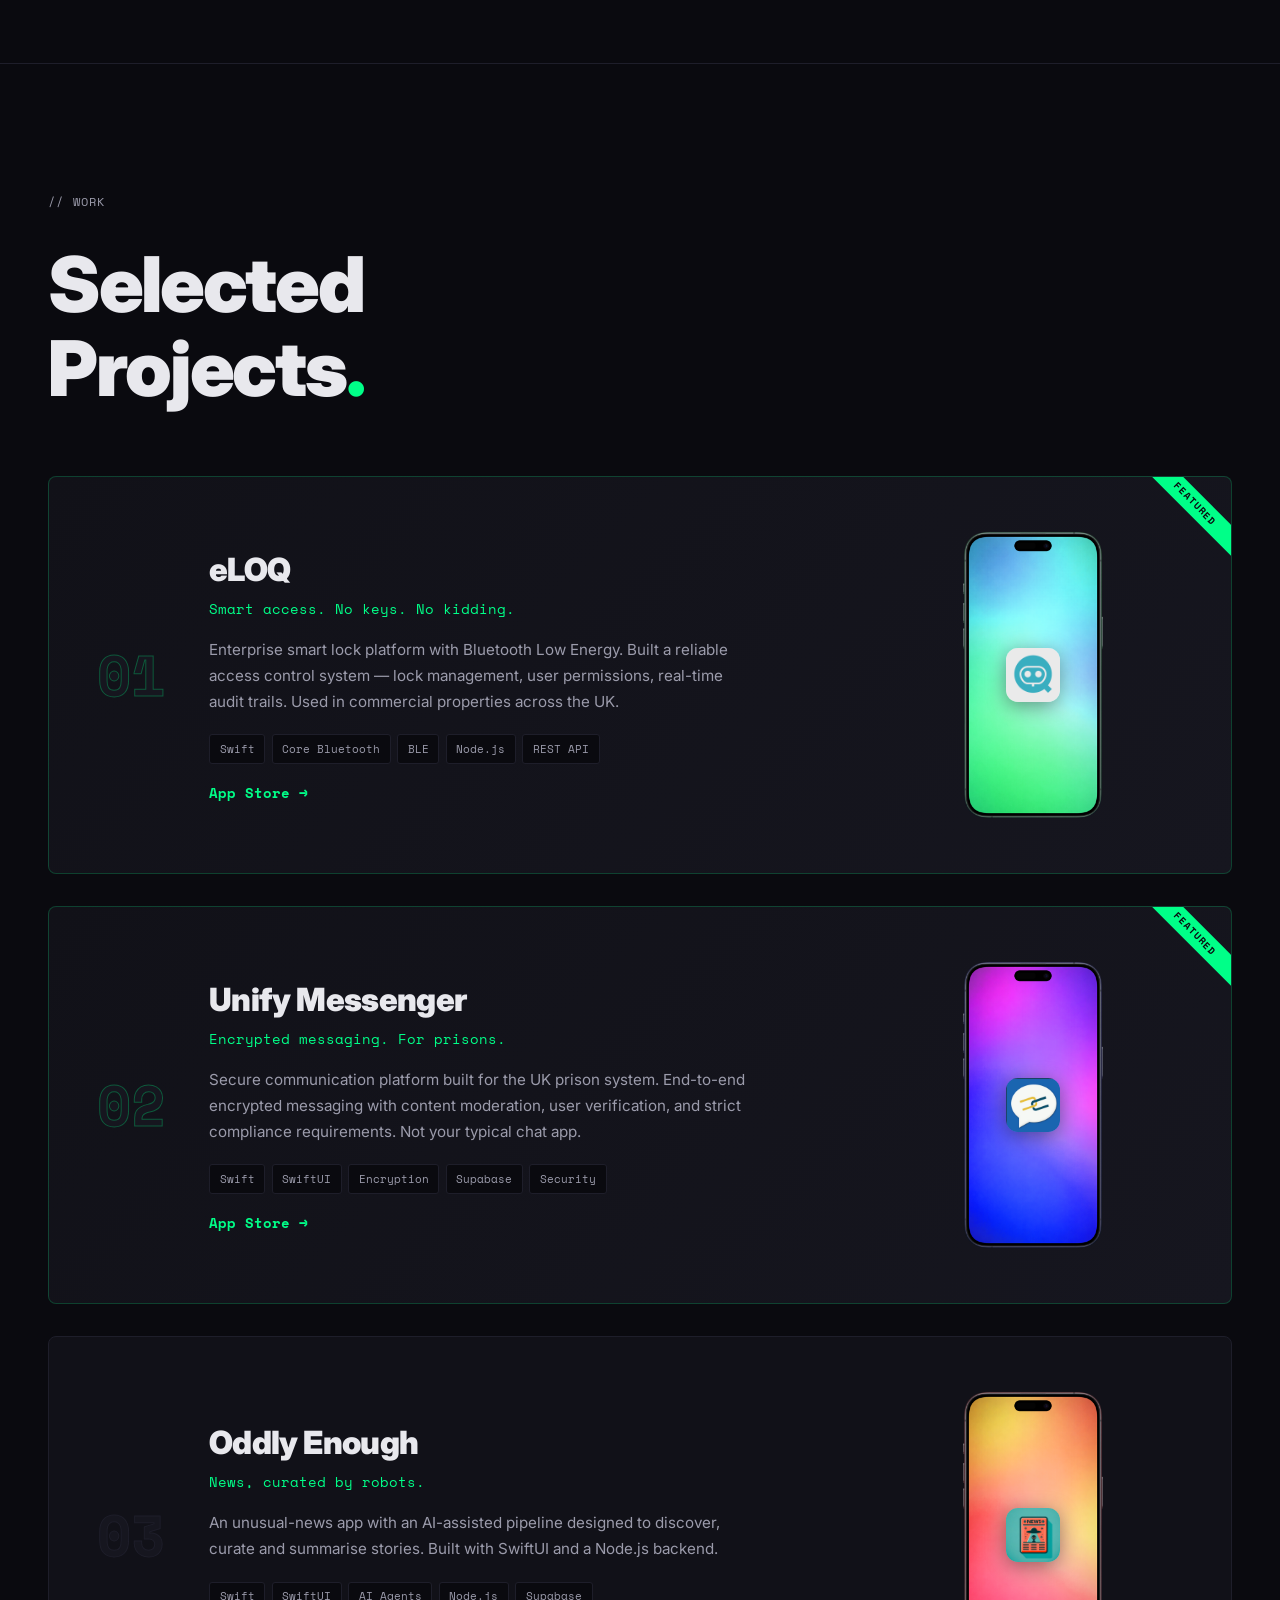
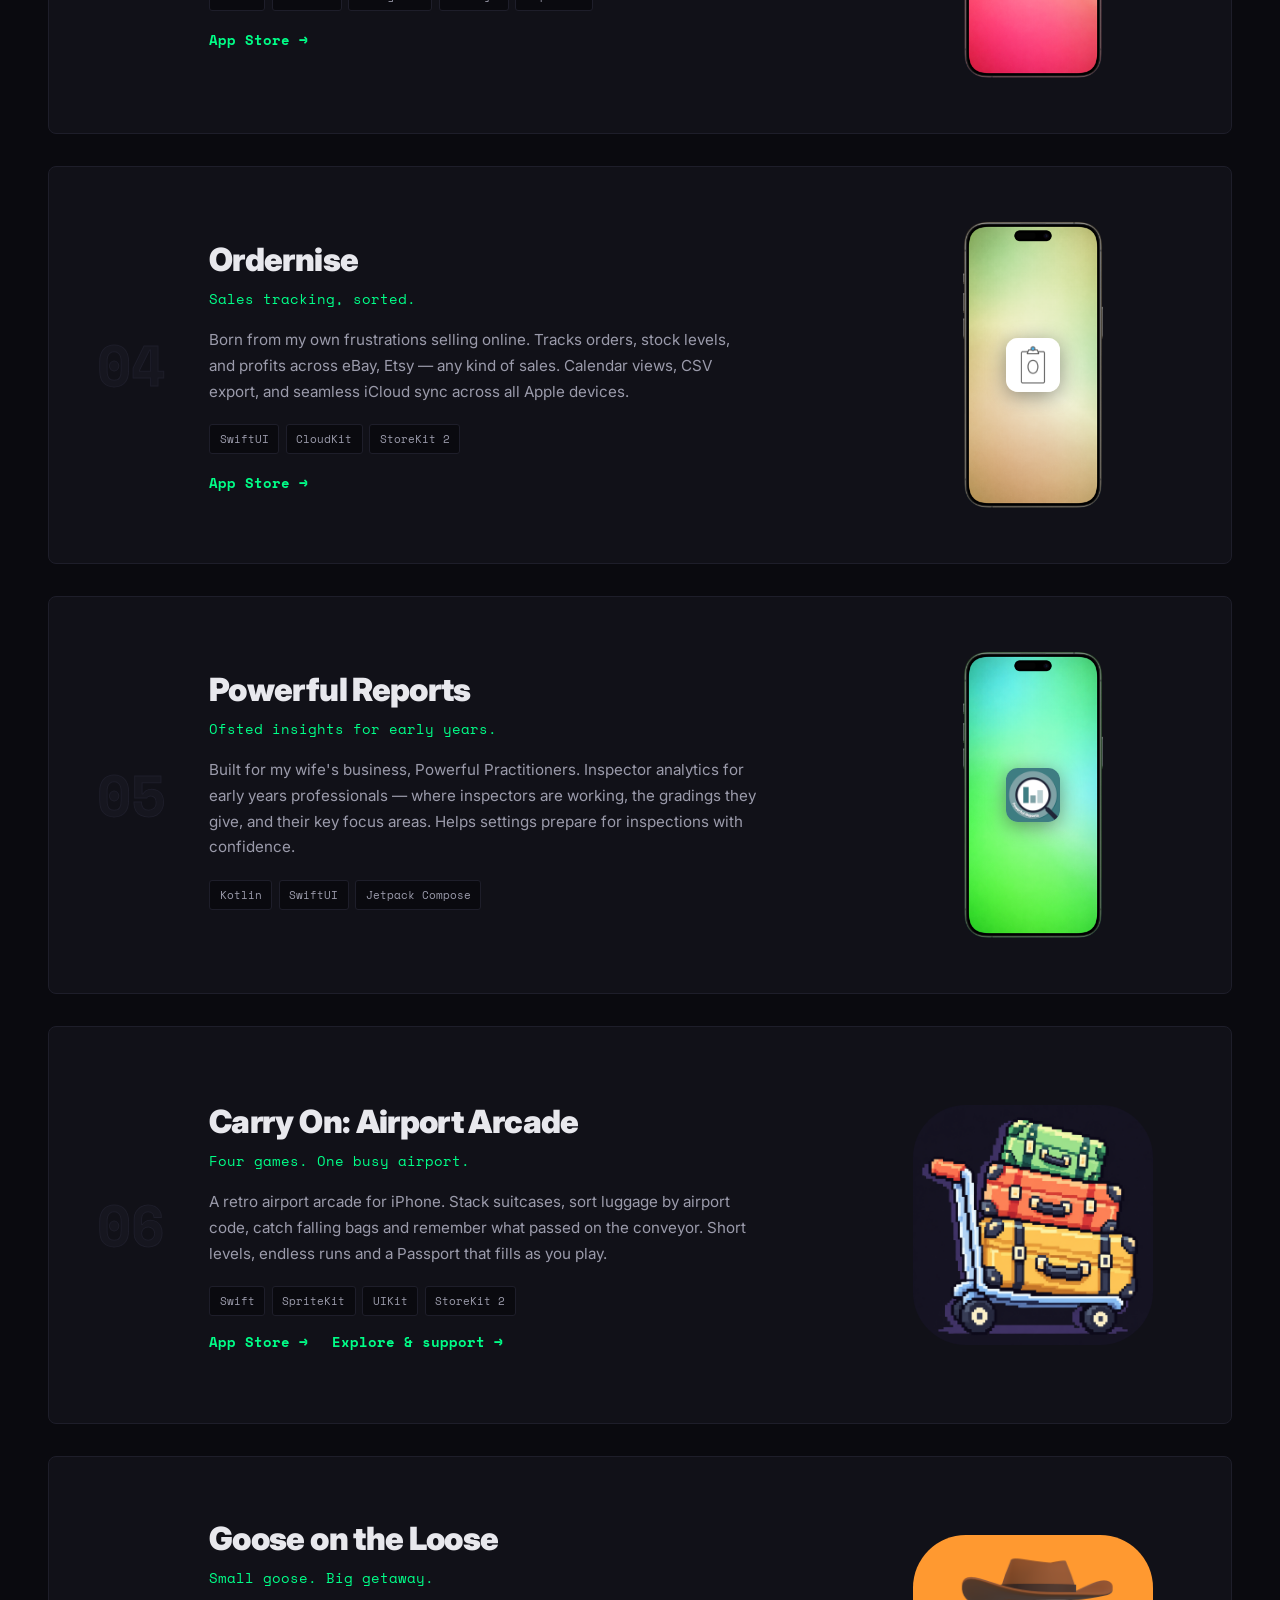
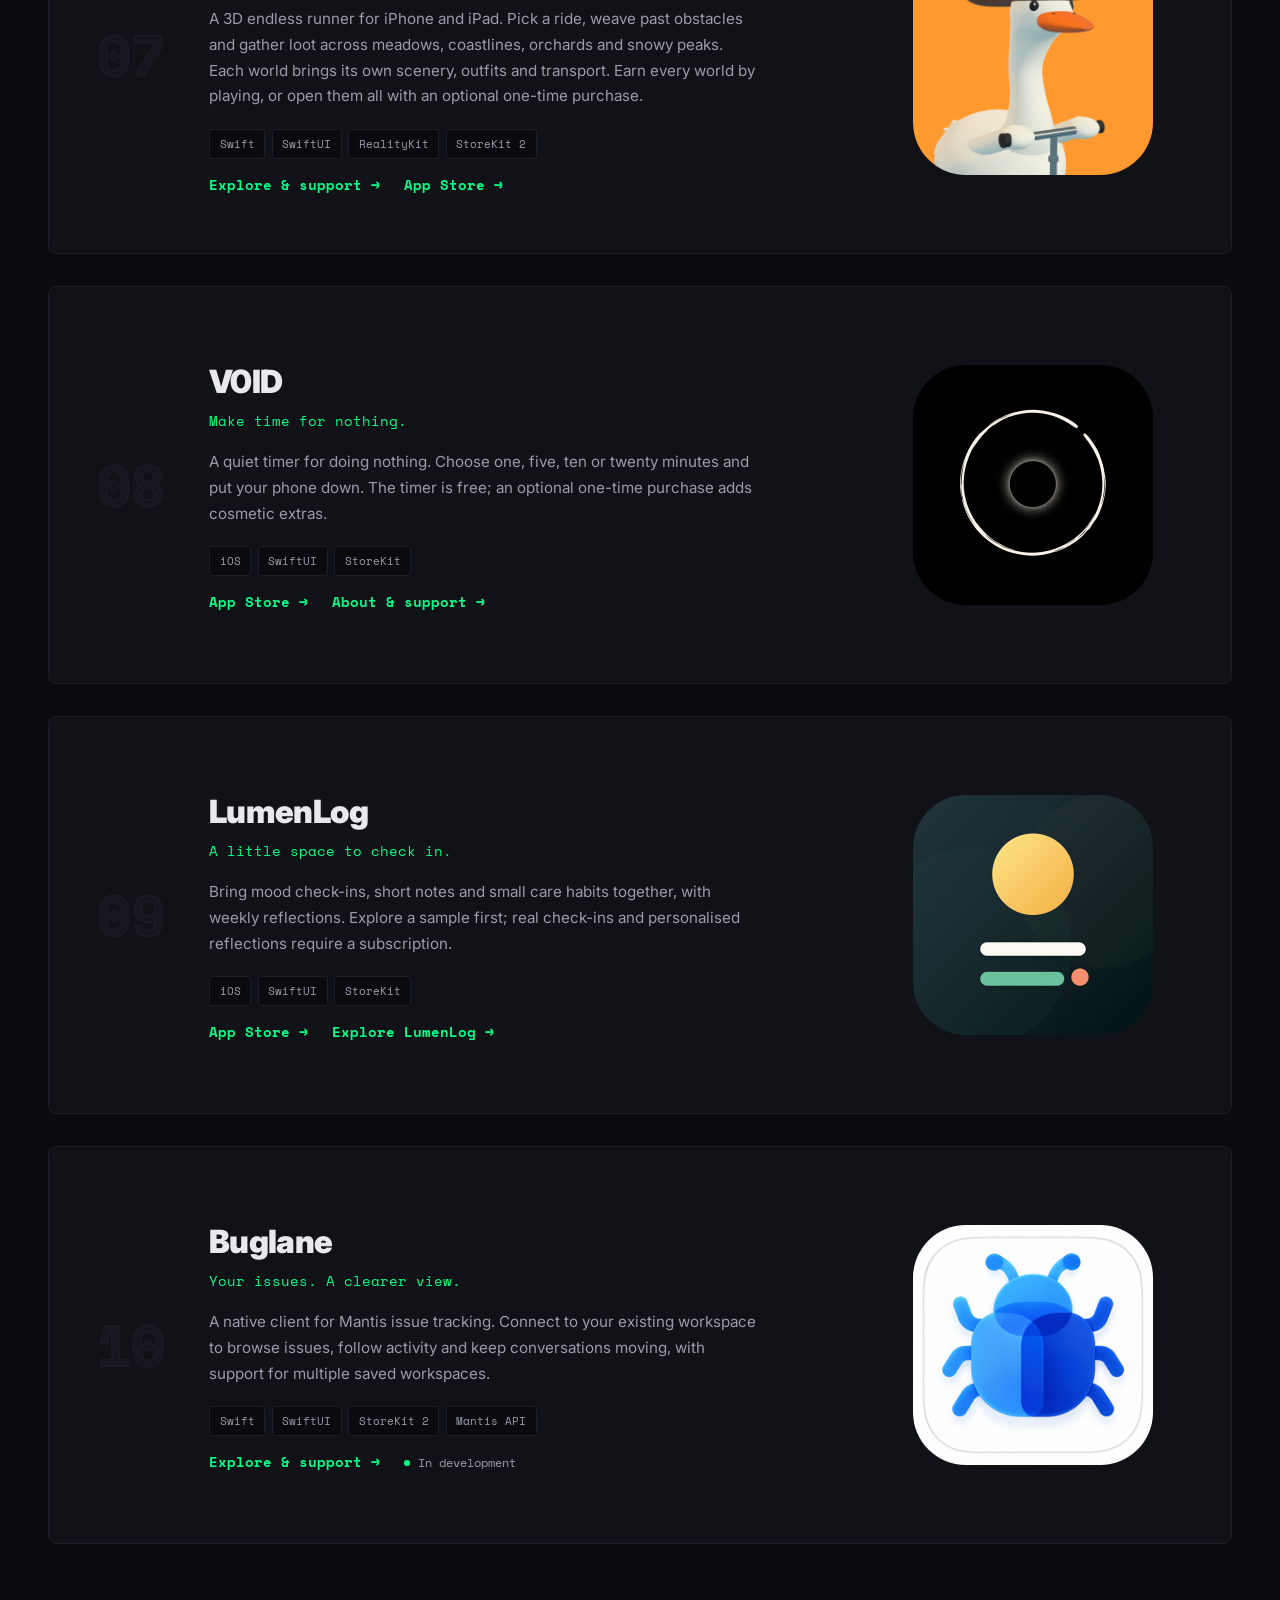
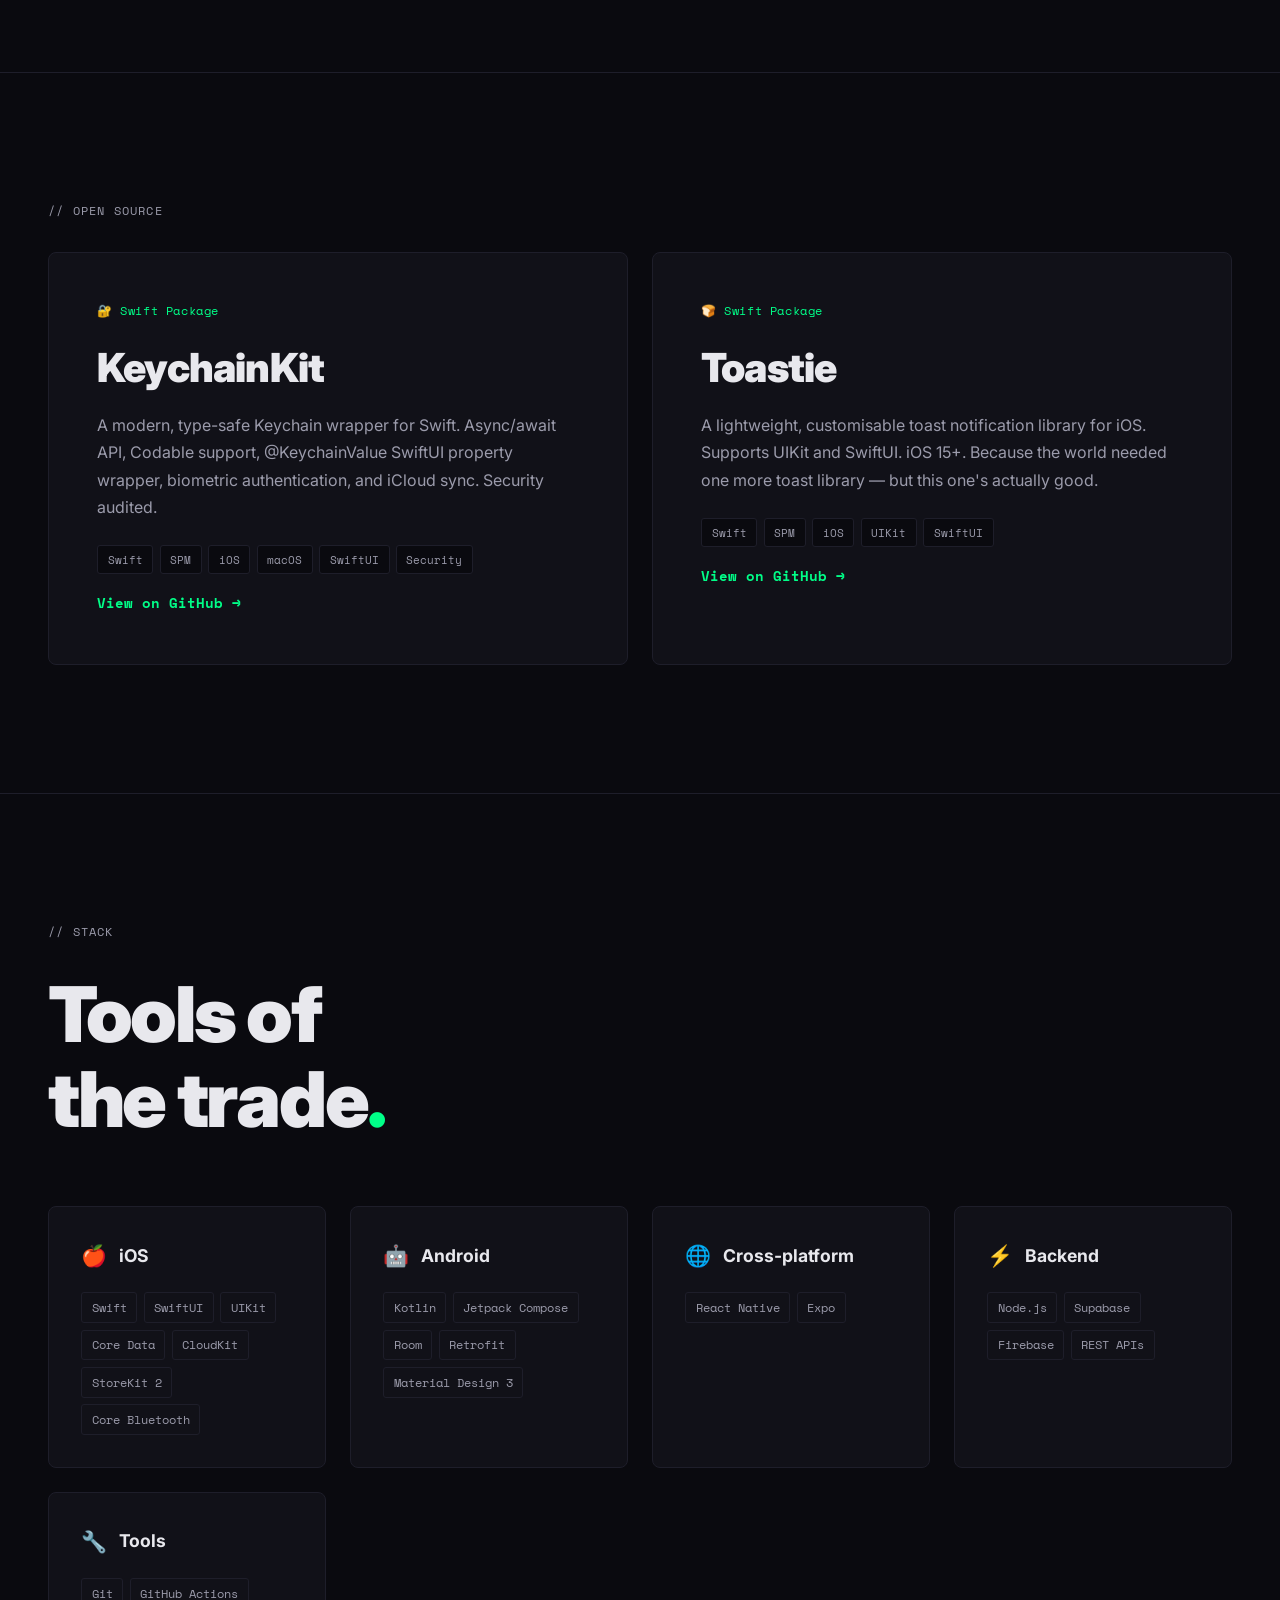
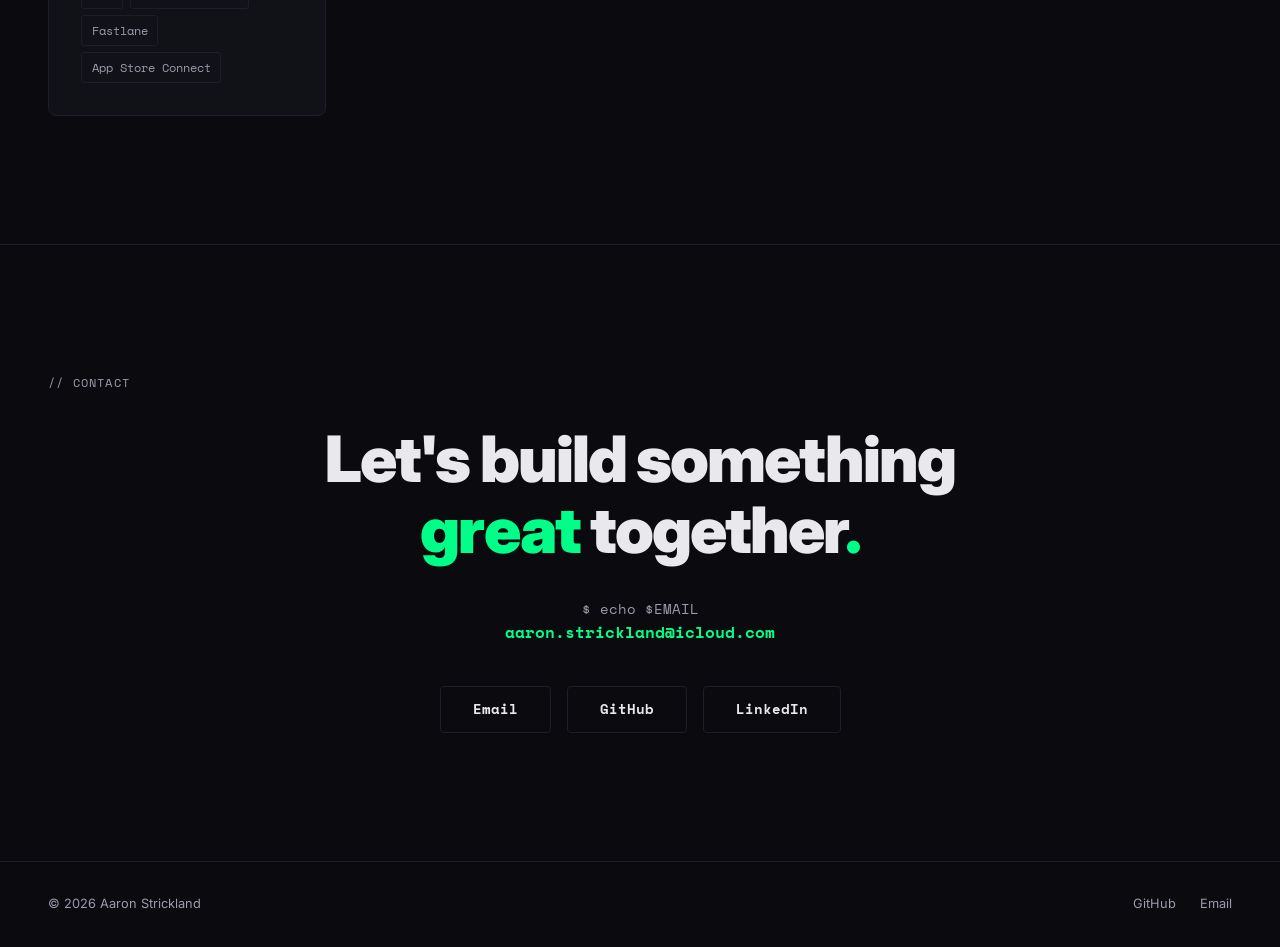
==== commit b02d2765: "Correct Oddly Enough portfolio description" ====
--- a/index.html
+++ b/index.html
@@ -43,7 +43,7 @@
         <div class="hero-content">
             <h1 class="hero-title reveal">
                 <span class="hero-line">Ofsted analytics. Custodial messenger.</span>
-                <span class="hero-line">Autonomous news agency. <span class="accent">What's next?</span></span>
+                <span class="hero-line">AI-powered news. <span class="accent">What's next?</span></span>
             </h1>
             <div class="hero-stats reveal-delay">
                 <span class="stat">5+ apps shipped</span>
@@ -71,7 +71,7 @@
                 </div>
                 <div class="file-body">
                     <p class="about-lead">Self-taught developer from Lincoln, UK.</p>
-                    <p>I've built <strong>BLE smart lock</strong> systems for enterprise, <strong>secure messaging</strong> for UK prisons, <strong>Ofsted analytics</strong> for early years professionals, and <strong>autonomous LLM agents</strong> that run a news app 24/7 without human intervention. From hardware integration to full-stack mobile — I ship across the whole spectrum.</p>
+                    <p>I've built <strong>BLE smart lock</strong> systems for enterprise, <strong>secure messaging</strong> for UK prisons, <strong>Ofsted analytics</strong> for early years professionals, and an <strong>AI-assisted pipeline</strong> for an unusual-news app. From hardware integration to full-stack mobile — I ship across the whole spectrum.</p>
                     <p>5+ apps on the App Store. Swift is my weapon of choice.</p>
                     <div class="about-sig">
                         <span class="accent">→</span> <a href="https://github.com/aarons2222" target="_blank" rel="noopener">github.com/aarons2222</a>
@@ -149,7 +149,7 @@
                 <div class="project-content">
                     <h3 class="project-name">Oddly Enough</h3>
                     <p class="project-tagline">News, curated by robots.</p>
-                    <p class="project-desc">A news aggregation app powered by an autonomous LLM pipeline. Agents scrape, curate, summarise, and publish articles 24/7 — zero human involvement. The entire editorial workflow runs on LLM agents I built and manage.</p>
+                    <p class="project-desc">An unusual-news app with an AI-assisted pipeline designed to discover, curate and summarise stories. Built with SwiftUI and a Node.js backend.</p>
                     <div class="project-tech">
                         <span>Swift</span><span>SwiftUI</span><span>AI Agents</span><span>Node.js</span><span>Supabase</span>
                     </div>
